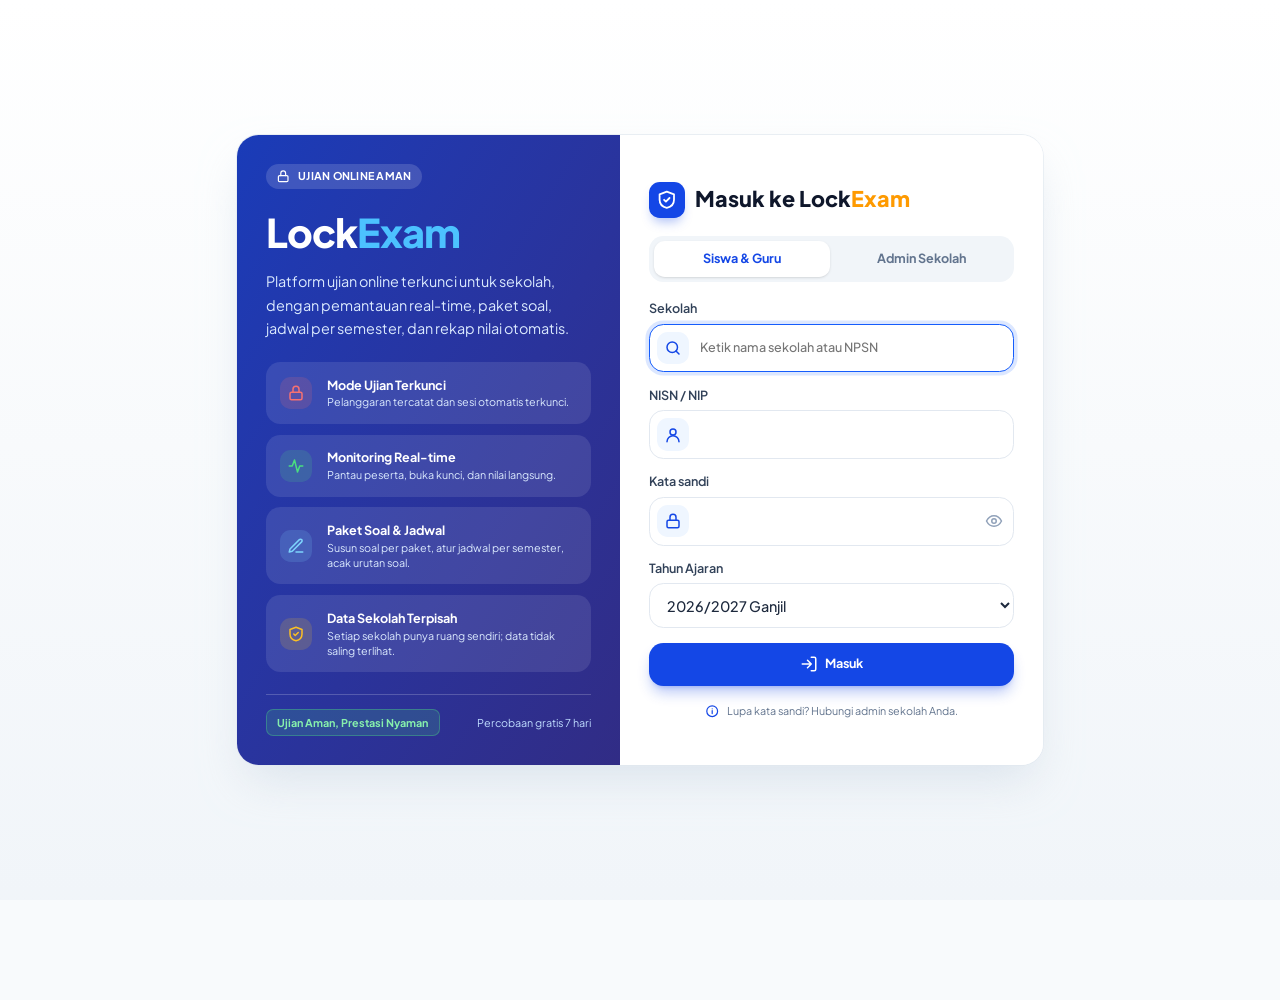
==== index.html @ 02c35661 "Update index.html" ====
<!doctype html>
<html lang="id" translate="no" class="notranslate">
<head>
  <meta charset="utf-8"/>
  <meta name="google" content="notranslate"/>
  <meta http-equiv="Content-Language" content="id"/>
  <meta name="viewport" content="width=device-width,initial-scale=1,viewport-fit=cover"/>
  <meta name="theme-color" content="#ffffff"/>
  <link rel="preconnect" href="https://fonts.googleapis.com"/>
  <link rel="preconnect" href="https://fonts.gstatic.com" crossorigin/>
  <link href="https://fonts.googleapis.com/css2?family=Plus+Jakarta+Sans:wght@400;500;600;700;800&display=swap" rel="stylesheet"/>
  <title>LockExam</title>
  <base href="./">
  
  <link rel="stylesheet" href="assets/index-zf8EDn6h.css"/>

  <style>
    :root { --vz: 1; }
    @media (min-width: 1024px) {
      :root { --vz: 0.9; }
      html { zoom: 0.9; }
    }
    body {
      margin: 0;
      font-family: "Plus Jakarta Sans", system-ui, sans-serif;
    }
    .boot {
      min-height: calc(100vh / var(--vz));
      min-height: calc(100dvh / var(--vz));
      display: grid;
      place-content: center;
      justify-items: center;
      gap: 16px;
      background: linear-gradient(to bottom, #fff, #f1f5f9);
      color: #0f172a;
      text-align: center;
    }
    .boot .m {
      display: grid;
      place-items: center;
      width: 64px;
      height: 64px;
      border-radius: 20px;
      background: linear-gradient(135deg, #1d4ed8, #3730a3);
      color: #fff;
      box-shadow: 0 10px 15px -3px rgba(29, 78, 216, 0.3);
      animation: bp 1.6s ease-in-out infinite;
    }
    .boot .l {
      font-size: 28px;
      font-weight: 800;
      line-height: 1.2;
    }
    .boot .l b {
      color: #f59e0b;
    }
    .boot .t {
      width: 180px;
      height: 4px;
      border-radius: 99px;
      background: #e2e8f0;
      overflow: hidden;
    }
    .boot .t i {
      display: block;
      height: 100%;
      width: 40%;
      background: #1d4ed8;
      border-radius: 99px;
      animation: bi 1.2s ease-in-out infinite;
    }
    .boot small {
      color: #64748b;
      font-size: 13px;
    }
    @keyframes bp {
      50% { opacity: 0.6; transform: scale(0.97); }
    }
    @keyframes bi {
      from { transform: translateX(-100%); }
      to { transform: translateX(260%); }
    }
  </style>

  <script>
    // =========================================================================
    // KONFIGURASI DATABASE SUPABASE CLOUD (OPSIONAL - JIKA PUNYA AKUN SENDIRI)
    // Jika Anda membuat database sendiri di supabase.com, tempel URL & ANON KEY di sini.
    // Jika dibiarkan kosong (""), web otomatis memakai database default resmi.
    // =========================================================================
    window.LOCKEXAM_SUPABASE_URL = "https://dgcpdsqzllcnhvyvalaf.supabase.co"; // Contoh: "https://abcdefghijkl.supabase.co"
    window.LOCKEXAM_SUPABASE_KEY = "sb_publishable__Uwmdbv4LU6vDkhRRcojrg_bGOPIGJ2"; // Contoh: "eyJhbGciOi..."

    // Penanganan error global untuk mencegah layar putih bisu (silent white screen)
    window.addEventListener('error', function(e) {
      console.warn('[LockExam Client Notice]', e.message);
    });

    // Mock Cloudflare Turnstile if offline
    window.turnstile = window.turnstile || {
      render: function(el, options) {
        if (options && typeof options.callback === 'function') {
          setTimeout(function() { options.callback('cf-verified'); }, 300);
        }
        return 1;
      },
      reset: function() {},
      remove: function() {}
    };
  </script>

  <script type="module" crossorigin src="assets/index-DjVUcdOX.js"></script>
</head>
<body translate="no" class="notranslate">
  <div id="root">
    <div class="boot">
      <div class="m">
        <svg width="32" height="32" viewBox="0 0 24 24" fill="none" stroke="currentColor" stroke-width="2" stroke-linecap="round" stroke-linejoin="round">
          <path d="M12 3 4 6v6c0 5 3.5 8 8 9 4.5-1 8-4 8-9V6z"/>
          <path d="m9 12 2 2 4-4"/>
        </svg>
      </div>
      <div class="l">Lock<b>Exam</b></div>
      <div class="t"><i></i></div>
      <small>Menyiapkan aplikasi…</small>
    </div>
  </div>
</body>
</html>
---- assets/index-zf8EDn6h.css ----
:root{--b1:#0147ac;--b2:#001455;--b3:#1b63d4;--g:linear-gradient(180deg,#0147ac,#001455);--ink:#0f1f3d;--tx:#334155;--mut:#64748b;--line:#e3e9f4;--bg:#f1f5fb;--gold:#f5b400;--ok:#16a34a;--bad:#dc2626;--vio:#7c3aed;--r:16px;--sh:0 1px 2px rgba(15,31,61,.04),0 8px 24px rgba(1,71,172,.07);--shh:0 2px 4px rgba(15,31,61,.05),0 14px 32px rgba(1,71,172,.13)}*{box-sizing:border-box;margin:0}html{-webkit-text-size-adjust:100%}body{font-family:Plus Jakarta Sans,Inter,system-ui,-apple-system,Segoe UI,sans-serif;background:var(--bg);color:var(--ink);font-size:14px;line-height:1.5;-webkit-font-smoothing:antialiased}h1,h2,h3{line-height:1.2}h3{font-size:16px;font-weight:700}button{font:inherit}:focus-visible{outline:2px solid var(--b3);outline-offset:2px}svg{max-width:100%;height:auto}b{font-weight:700}label{display:grid;gap:5px;font-size:12px;font-weight:500;color:var(--mut);text-align:left}input,select,textarea{padding:10px 12px;border:1px solid var(--line);border-radius:12px;font:inherit;color:var(--ink);background:#fff;transition:border-color .15s,box-shadow .15s}input:focus,select:focus,textarea:focus{outline:0;border-color:var(--b3);box-shadow:0 0 0 3px #1b63d426}select,textarea{width:100%}input:not([type=checkbox]):not([type=radio]):not([type=file]),select{min-height:42px}select{appearance:none;-webkit-appearance:none;-moz-appearance:none;padding-right:38px;cursor:pointer;text-overflow:ellipsis;background:#fff url("data:image/svg+xml,%3Csvg xmlns='http://www.w3.org/2000/svg' width='16' height='16' viewBox='0 0 24 24' fill='none' stroke='%2364748b' stroke-width='2.4' stroke-linecap='round' stroke-linejoin='round'%3E%3Cpath d='m6 9 6 6 6-6'/%3E%3C/svg%3E") no-repeat right 12px center/16px}select:hover:not(:disabled){border-color:#b9c9e6}select:disabled{background-color:#f3f6fb;color:var(--mut);cursor:not-allowed}.bar select{width:auto;min-width:210px;max-width:100%}input[type=checkbox]{padding:0;accent-color:var(--b1)}.pw{position:relative;display:block}.pw input{width:100%;padding-right:44px}.pw button{position:absolute;right:6px;top:50%;transform:translateY(-50%);border:0;background:none;color:var(--mut);padding:6px;cursor:pointer;display:grid;border-radius:8px}.pw button:hover{color:var(--b1)}.chk{display:flex;gap:8px;align-items:center;flex-direction:row}.form{max-width:560px;display:grid;gap:12px}.two{display:grid;grid-template-columns:1fr 1fr;gap:10px}.three{display:grid;grid-template-columns:repeat(3,1fr);gap:10px}.seg{display:flex;gap:8px;flex-wrap:wrap}.seg button{flex:1;min-width:150px;text-align:left;display:grid;gap:2px;padding:10px 12px;border:1px solid var(--line);border-radius:12px;background:#fff;color:var(--ink);cursor:pointer;font-size:13px;font-weight:700;transition:.15s}.seg button small{font-weight:500;color:var(--mut);font-size:12px}.seg button:hover{border-color:var(--b3)}.seg button.on{border-color:var(--b1);background:#eaf1fd;box-shadow:0 0 0 2px #0147ac26}.fld>b{font-size:12px;color:var(--mut);font-weight:500;display:block;margin-bottom:5px}.hint{font-size:12px;color:var(--mut);margin-top:5px}.hint.warn{color:#b45309}.btn,.q{display:inline-flex;align-items:center;justify-content:center;gap:8px;cursor:pointer;transition:background .15s,transform .1s,box-shadow .15s,border-color .15s;text-decoration:none}.btn{background:var(--b1);color:#fff;border:0;border-radius:99px;padding:11px 22px;font-weight:700;box-shadow:0 6px 14px #0147ac40}.btn:active,.q:active{transform:scale(.98)}.btn.gold{background:var(--gold);color:var(--b2);box-shadow:0 6px 14px #f5b40059}.btn.gold:hover{background:#ffc41f}.btn:disabled,.q:disabled{opacity:.55;cursor:not-allowed;box-shadow:none}.q{background:#fff;border:1px solid var(--line);padding:8px 14px;border-radius:12px;font-size:13px;font-weight:600;color:var(--ink)}.q:hover{border-color:var(--b3);color:var(--b1)}.q.p{background:var(--b2);color:#fff;border-color:var(--b2)}.q.p:hover{background:var(--b1);color:#fff}.ib{display:grid;place-items:center;width:40px;height:40px;border:0;border-radius:12px;background:transparent;color:var(--tx);cursor:pointer}.ib:hover{background:#eaf1fd;color:var(--b1)}.err,.ok{display:flex;gap:8px;align-items:flex-start;border-radius:12px;padding:10px 12px;font-size:13px;margin:6px 0;text-align:left}.err{background:#fef2f2;color:#b91c1c;border:1px solid #fecaca}.ok{background:#f0fdf4;color:#15803d;border:1px solid #bbf7d0}.note{color:var(--mut);font-size:12px;margin-top:8px}.card{background:#fff;border:1px solid var(--line);border-radius:var(--r);padding:18px;box-shadow:var(--sh)}.card h3 small{font-weight:500;color:var(--mut)}.bar{display:flex;gap:8px;flex-wrap:wrap;align-items:center;margin-bottom:12px}.bar h3{margin-right:auto}.bar input{width:180px}.bar input[type=checkbox]{width:auto}.scroll{overflow-x:auto;border-radius:12px}table{width:100%;border-collapse:collapse;font-size:13px}th,td{padding:11px 12px;border-bottom:1px solid var(--line);text-align:left;white-space:nowrap}th{color:var(--mut);font-weight:600;font-size:12px;background:#f8fafd;position:sticky;top:0}tbody tr:hover td{background:#f8fafd}.ac a{color:var(--b1);cursor:pointer;margin-right:14px;font-weight:600}.ac a:hover{text-decoration:underline}td.empty{padding:0;white-space:normal}.empty{text-align:center;color:var(--mut);padding:24px}.imp{background:#f4f8ff;border:1px solid #dbe7fb;border-radius:12px;padding:12px;margin-bottom:12px;display:grid;gap:8px;justify-items:start}.chips{display:flex;flex-wrap:wrap;gap:6px;margin-top:6px}.chip{border:1px solid var(--line);background:#fff;border-radius:99px;padding:5px 13px;font-size:13px;cursor:pointer;color:var(--ink);transition:.15s}.chip:hover{border-color:var(--b3)}.chip.on{background:var(--b1);color:#fff;border-color:var(--b1)}.st{display:inline-block;font-size:12px;font-weight:600;padding:2px 10px;border-radius:99px;background:#e3e9f4;color:var(--tx)}.st-berlangsung{background:#dbeafe;color:#1d4ed8}.st-selesai{background:#dcfce7;color:#15803d}.st-terkunci{background:#fee2e2;color:#b91c1c}.modal{position:fixed;top:0;right:0;bottom:0;left:0;z-index:300;background:#0014558c;-webkit-backdrop-filter:blur(3px);backdrop-filter:blur(3px);display:flex;align-items:center;justify-content:center;padding:16px;animation:fade .15s}.mdl{background:#fff;border-radius:var(--r);width:min(420px,100%);max-height:calc(calc(100vh / var(--vz)) - 32px);max-height:calc(calc(100dvh / var(--vz)) - 32px);display:flex;flex-direction:column;overflow:hidden;box-shadow:var(--shh);animation:pop .18s ease-out}.mdl.big{width:min(640px,100%)}.mdh{display:flex;align-items:center;justify-content:space-between;gap:12px;padding:14px 14px 12px 20px;border-bottom:1px solid var(--line);flex:none}.mdh h3{font-size:17px}.mdb{padding:16px 20px;overflow-y:auto;display:grid;gap:14px;align-content:start;overscroll-behavior:contain;flex:1;min-height:0}.mdf{display:flex;gap:8px;justify-content:flex-end;flex-wrap:wrap;padding:12px 20px;border-top:1px solid var(--line);background:#f8fafd;flex:none}.mdb .err{margin:0}.modal .card{width:min(420px,100%);display:grid;gap:12px;max-height:calc(90vh / var(--vz));overflow:auto;animation:pop .18s ease-out}.card.big{width:min(640px,100%)!important}.center{min-height:calc(100vh / var(--vz));min-height:calc(100dvh / var(--vz));display:grid;place-items:center;padding:16px}.auth{min-height:calc(100vh / var(--vz));min-height:calc(100dvh / var(--vz));display:grid;grid-template-columns:1.05fr 1fr}.auth-art{position:relative;overflow:hidden;background:linear-gradient(160deg,#0147ac,#001455);color:#fff;padding:56px;display:flex;flex-direction:column;justify-content:center;gap:16px}.auth-art:before{content:"";position:absolute;top:0;right:0;bottom:0;left:0;background:radial-gradient(circle at 85% 12%,rgba(245,180,0,.28),transparent 42%),radial-gradient(circle at 10% 95%,rgba(42,120,224,.5),transparent 45%)}.auth-art>*{position:relative}.art-ring{position:absolute!important;right:-120px;top:-120px;width:380px;height:380px;border-radius:50%;border:1px solid rgba(255,255,255,.16);box-shadow:0 0 0 50px #ffffff0a,0 0 0 100px #ffffff08}.auth-art h2{font-size:48px;font-weight:800}.auth-art b,.auth-brand b,.banner b,.lockname b,.lg-logo b{color:var(--gold)}.tag{font-size:20px;font-weight:700;max-width:440px}.gd{color:var(--gold)}.sub{opacity:.85;max-width:430px}.bl{width:60px;height:60px;border-radius:18px;background:linear-gradient(135deg,var(--b1),var(--b3));color:#fff;display:grid;place-items:center;box-shadow:0 8px 20px #0147ac4d}.bl.big{width:88px;height:88px;border-radius:26px;background:#ffffff1f;border:1px solid rgba(255,255,255,.25);-webkit-backdrop-filter:blur(8px);backdrop-filter:blur(8px)}.pills{display:flex;gap:8px;flex-wrap:wrap;margin-top:12px}.pill{display:inline-flex;gap:6px;align-items:center;background:#ffffff1f;border:1px solid rgba(255,255,255,.2);-webkit-backdrop-filter:blur(6px);backdrop-filter:blur(6px);border-radius:99px;padding:5px 12px;font-size:12px;font-weight:600;color:#fff}.auth-form{display:grid;place-items:center;padding:24px;background:#fff}.auth-card{width:min(380px,100%);display:grid;gap:14px}.auth-brand{display:grid;justify-items:center;text-align:center;gap:6px;margin-bottom:6px}.auth-brand h2{font-size:30px;font-weight:800}.auth-brand p{color:var(--mut)}.auth-card .btn{width:100%;padding:13px}.auth-card .q{width:100%}.auth-card .note{text-align:center}@media (max-width:860px){.auth{grid-template-columns:1fr}.auth-art{display:none}.auth-form{background:var(--g);min-height:calc(100vh / var(--vz));min-height:calc(100dvh / var(--vz))}.auth-card{background:#fff;padding:28px 24px;border-radius:22px;box-shadow:var(--shh)}}.app{min-height:calc(100vh / var(--vz));min-height:calc(100dvh / var(--vz))}.side{position:fixed;inset:0 auto 0 0;width:248px;background:var(--g);color:#fff;padding:18px 12px;overflow-y:auto;overflow-x:hidden;scrollbar-width:none;-ms-overflow-style:none;overscroll-behavior:contain;display:flex;flex-direction:column;gap:4px;z-index:30;transition:width .2s}.brand{text-align:center;font-weight:700;font-size:13px;display:grid;gap:8px;justify-items:center;padding:4px 4px 0}.brand img{border-radius:50%;object-fit:contain}.brand .bl{background:#ffffff1f;border:1px solid rgba(255,255,255,.2)}.lockname{display:flex;align-items:center;justify-content:center;gap:8px;font-size:22px;font-weight:800;margin:12px 0 10px;color:#fff}.side nav{flex:1}.grp{font-size:11px;letter-spacing:.08em;text-transform:uppercase;color:#8fb0ee;padding:14px 14px 6px;font-weight:600}.side nav button,.bnav button{display:flex;align-items:center;gap:12px;width:100%;padding:11px 14px;border:0;border-radius:12px;background:transparent;color:#dbe7ff;cursor:pointer;font-size:14px;font-weight:500;text-align:left;transition:background .15s}.side nav button:hover{background:#ffffff17;color:#fff}.side nav button.on{background:var(--b3);color:#fff;font-weight:700;box-shadow:0 6px 16px #0003}.sidefoot{margin-top:10px;padding:12px 14px;border-radius:14px;background:#ffffff14;display:grid;gap:2px}.sidefoot small{color:#9db9ee;font-size:11px}main{margin-left:248px;min-height:calc(100vh / var(--vz));min-height:calc(100dvh / var(--vz));display:flex;flex-direction:column;transition:margin .2s}.app.col .side{width:76px;padding-inline:10px}.app.col main{margin-left:76px}.app.col .lbl{display:none}.app.col .side nav button{justify-content:center;padding:12px 0}.app.col .brand,.app.col .lockname{justify-content:center}.app.col .brand .bl,.app.col .brand img{width:44px;height:44px}main>header{position:sticky;top:0;z-index:20;display:flex;align-items:center;gap:14px;padding:calc(12px + env(safe-area-inset-top,0px)) 24px 12px;background:#ffffffdb;-webkit-backdrop-filter:saturate(1.4) blur(12px);backdrop-filter:saturate(1.4) blur(12px);border-bottom:1px solid var(--line)}.hid{flex:1;min-width:0}.hid h1{font-size:18px;font-weight:800;white-space:nowrap;overflow:hidden;text-overflow:ellipsis}.hid p{font-size:12px;color:var(--mut);white-space:nowrap;overflow:hidden;text-overflow:ellipsis}.usr{display:flex;gap:10px;align-items:center;flex:none}.meta{display:grid;line-height:1.25;text-align:right}.meta b{font-size:13px}.meta small{color:var(--mut);font-size:12px}.av{width:38px;height:38px;border-radius:50%;background:linear-gradient(135deg,var(--b1),var(--b3));color:#fff;display:grid;place-items:center;font-weight:700}.wrap{padding:22px 24px;flex:1}.page{display:grid;gap:16px;align-content:start;animation:rise .28s ease-out backwards}footer{display:flex;justify-content:space-between;gap:12px;flex-wrap:wrap;background:linear-gradient(90deg,#0147ac,#001455);color:#e6eeff;font-size:12px;padding:14px 24px}.fr{color:var(--gold);font-style:italic}.bnav,.sheetbg{display:none}.banner{position:relative;overflow:hidden;border-radius:20px;background:linear-gradient(110deg,#001455,#0147ac 60%,#2a78e0);color:#fff;padding:26px 30px;display:flex;align-items:center;justify-content:space-between;gap:24px;box-shadow:var(--shh)}.banner:after{content:"";position:absolute;top:0;right:0;bottom:0;left:0;background:radial-gradient(circle at 88% 15%,rgba(245,180,0,.3),transparent 38%);pointer-events:none}.banner>*{position:relative;z-index:1}.banner h2{font-size:34px;font-weight:800}.banner .tag{font-size:17px;margin:3px 0 2px}.banner .sub{font-size:13px;margin-bottom:14px;max-width:560px}.bact{display:flex;gap:10px 14px;align-items:center;flex-wrap:wrap}.bact .btn{padding:9px 18px;font-size:13px}.bact .pills{margin:0}.bact .pill{padding:4px 10px;font-size:11.5px}.art{flex:none;display:grid;place-items:center}.examart{display:block;width:220px;height:auto;filter:drop-shadow(0 8px 18px rgba(0,20,85,.35))}.stats{display:grid;grid-template-columns:repeat(4,1fr);gap:14px}.stc{display:flex;align-items:center;gap:14px;cursor:pointer;transition:transform .15s,box-shadow .15s}.stc:hover{transform:translateY(-2px);box-shadow:var(--shh)}.stc .ico{width:48px;height:48px;border-radius:50%;display:grid;place-items:center;color:#fff;flex:none}.stc b{font-size:28px;font-weight:800;display:block;line-height:1.1;font-variant-numeric:tabular-nums}.stc span{color:var(--mut);font-size:13px}.spark{margin-left:auto;width:84px;height:34px;flex:none}.stc.plain{display:block;cursor:default}.stc.plain:hover{transform:none;box-shadow:var(--sh)}.row{display:grid;grid-template-columns:1.6fr 1fr 1.2fr;gap:14px}.lg{display:flex;gap:14px;font-size:12px;color:var(--mut);margin:4px 0 8px}.dot{display:inline-block;width:9px;height:9px;border-radius:50%;margin-right:6px}.chart{position:relative}.tip{position:absolute;top:4px;max-width:calc(100% - 8px);transform:translate(-50%);background:var(--ink);color:#fff;border-radius:10px;padding:8px 10px;font-size:12px;display:grid;gap:2px;pointer-events:none;white-space:nowrap;box-shadow:var(--shh)}.don{display:flex;gap:16px;align-items:center;justify-content:center;flex-wrap:wrap;padding-top:8px}.legend{display:grid;gap:8px;font-size:13px}.quick{display:flex;gap:10px;align-items:center;flex-wrap:wrap}.act{display:flex;gap:12px;align-items:center;padding:11px 0;border-bottom:1px solid var(--line);font-size:13px;font-weight:600}.act:last-child{border:0}.act>span{margin-left:auto;font-size:12px;color:var(--mut);font-weight:500;text-align:right}.act>i{width:30px;height:30px;border-radius:50%;display:grid;place-items:center;color:#fff;flex:none}.act small{display:block;color:var(--mut);font-size:12px;font-weight:400}.topbar{position:fixed;top:0;left:0;right:0;height:3px;z-index:200;background:linear-gradient(90deg,var(--gold),#ffd45e);transform-origin:left;transform:scaleX(0);opacity:0;transition:transform .25s ease,opacity .25s;box-shadow:0 0 8px #f5b400b3;pointer-events:none}.topbar.on{opacity:1}.slow{position:fixed;right:16px;bottom:16px;z-index:200;display:flex;gap:10px;align-items:center;background:var(--ink);color:#fff;padding:10px 16px;border-radius:99px;font-size:13px;box-shadow:var(--shh);animation:rise .2s}.spin{display:inline-block;width:14px;height:14px;border:2px solid currentColor;border-right-color:transparent;border-radius:50%;animation:rot .7s linear infinite;flex:none}.sk{display:block;border-radius:8px;background:linear-gradient(90deg,#e8eef8 25%,#f6f9fe 37%,#e8eef8 63%);background-size:400% 100%;animation:sh 1.4s ease infinite}.skr td{padding:14px 12px}.splash{min-height:calc(100vh / var(--vz));min-height:calc(100dvh / var(--vz));display:grid;place-content:center;justify-items:center;gap:16px;background:var(--g);color:#fff;text-align:center;padding:24px}.lg-logo{font-size:38px;font-weight:800;animation:pulse 1.6s ease-in-out infinite}.ind{width:210px;height:4px;border-radius:99px;background:#fff3;overflow:hidden}.ind i{display:block;height:100%;width:40%;background:var(--gold);border-radius:99px;animation:ind 1.2s ease-in-out infinite}.splash small{opacity:.85}.splash .q{margin-top:6px}.pbar{display:grid;gap:8px;width:100%}.pbl{display:flex;justify-content:space-between;gap:10px;flex-wrap:wrap;font-size:13px}.pbl span{color:var(--mut)}.trk{height:10px;border-radius:99px;background:#dbe4f3;overflow:hidden}.fil{height:100%;border-radius:99px;background:linear-gradient(90deg,var(--b1),#2a78e0);transition:width .3s ease}.fil.busy{background-image:linear-gradient(45deg,rgba(255,255,255,.25) 25%,transparent 25%,transparent 50%,rgba(255,255,255,.25) 50%,rgba(255,255,255,.25) 75%,transparent 75%),linear-gradient(90deg,var(--b1),#2a78e0);background-size:20px 20px,100% 100%;animation:stripe 1s linear infinite}.emp{display:grid;justify-items:center;gap:6px;padding:36px 16px;color:var(--mut);text-align:center}.emp b{color:var(--ink);font-size:15px}.eic{width:56px;height:56px;border-radius:50%;background:#eaf1fd;color:var(--b1);display:grid;place-items:center;margin-bottom:4px}.eic.bad{background:#fef2f2;color:var(--bad)}.emp .q{margin-top:8px}.stu{min-height:calc(100vh / var(--vz));min-height:calc(100dvh / var(--vz))}.stuhead{position:relative;display:flex;justify-content:space-between;align-items:center;gap:12px;padding:calc(22px + env(safe-area-inset-top,0px)) 24px 56px;background:linear-gradient(110deg,#001455,#0147ac 65%,#2a78e0);color:#fff}.stuhead>div{min-width:0}.stuhead .q{flex:none}.stuhead small{opacity:.8;display:block}.stuhead h1{font-size:22px;font-weight:800;overflow-wrap:anywhere}.stubody{position:relative;z-index:1;max-width:760px;margin:-34px auto 0;padding:0 16px calc(32px + env(safe-area-inset-bottom,0px))}.stubody .card{min-width:0}.stu .act>div{min-width:0;overflow-wrap:anywhere}.stu .act>span{flex:none}@media (max-width:480px){.stu .act{flex-wrap:wrap}.stu .act>span{margin-left:0;text-align:left}}.ex{min-height:calc(100vh / var(--vz));min-height:calc(100dvh / var(--vz));display:flex;flex-direction:column;background:#f4f7fc;user-select:none;-webkit-user-select:none;-webkit-touch-callout:none}.ex-top{position:sticky;top:0;z-index:40;display:flex;align-items:center;gap:14px;padding:calc(10px + env(safe-area-inset-top,0px)) 24px 10px;background:#fffffff0;-webkit-backdrop-filter:saturate(1.4) blur(12px);backdrop-filter:saturate(1.4) blur(12px);border-bottom:1px solid var(--line)}.ex-brand{display:flex;align-items:center;gap:12px;min-width:0;flex:1}.ex-brand img{border-radius:10px;object-fit:contain;flex:none}.ex-mark{width:36px;height:36px;border-radius:11px;background:var(--g);color:#fff;display:grid;place-items:center;flex:none}.ex-title{min-width:0}.ex-title b{display:block;font-size:15px;font-weight:800;color:var(--ink);white-space:nowrap;overflow:hidden;text-overflow:ellipsis}.ex-title small{display:block;font-size:12px;color:var(--mut);white-space:nowrap;overflow:hidden;text-overflow:ellipsis}.ex-r{display:flex;align-items:center;gap:10px;flex:none}.ex-viol{display:inline-flex;align-items:center;gap:6px;font-size:12px;font-weight:700;color:var(--tx);background:#f1f5fb;border:1px solid var(--line);padding:6px 12px;border-radius:99px;white-space:nowrap}.ex-viol.has{background:#fff7ed;border-color:#fed7aa;color:#c2410c}.ex-timer{display:inline-flex;align-items:center;gap:7px;font-size:17px;font-weight:800;font-variant-numeric:tabular-nums;color:#fff;background:var(--b2);padding:6px 14px;border-radius:99px;box-shadow:0 4px 12px #00145538;white-space:nowrap}.ex-timer.warn{background:#b45309}.ex-timer.crit{background:var(--bad);animation:pulse 1s ease-in-out infinite}.ex-prog{position:absolute;left:0;right:0;bottom:-1px;height:3px;overflow:hidden}.ex-prog i{display:block;height:100%;background:linear-gradient(90deg,var(--b1),var(--gold));border-radius:0 3px 3px 0;transition:width .3s ease}.ex-body{flex:1;width:100%;max-width:1120px;margin:0 auto;padding:22px 20px calc(24px + env(safe-area-inset-bottom,0px));display:grid;grid-template-columns:minmax(0,1fr) 300px;gap:18px;align-items:start}.ex-body>*{min-width:0}.ex-q,.ex-sc{background:#fff;border:1px solid var(--line);border-radius:18px;box-shadow:var(--sh)}.ex-q{padding:24px 26px}.ex-qh{display:flex;align-items:center;justify-content:space-between;gap:10px;margin-bottom:16px;padding-bottom:14px;border-bottom:1px solid var(--line)}.ex-no{font-size:13px;font-weight:800;color:var(--b1);background:#eaf1fd;padding:5px 14px;border-radius:99px}.ex-badge{display:inline-flex;gap:6px;align-items:center;font-size:12px;font-weight:700;color:var(--mut)}.ex-badge.ok{color:var(--ok)}.tanya{font-size:17px;line-height:1.65;margin:0 0 20px;color:var(--ink);overflow-wrap:anywhere}.ex-opts{display:grid;gap:10px}.opt{display:flex;gap:14px;align-items:flex-start;width:100%;text-align:left;padding:13px 16px;border:1.5px solid var(--line);border-radius:14px;background:#fff;font:inherit;font-size:15px;line-height:1.55;color:var(--ink);cursor:pointer;transition:border-color .15s,background .15s,box-shadow .15s}.opt>b{flex:none;width:34px;height:34px;border-radius:50%;display:grid;place-items:center;background:#eef2f9;color:var(--tx);font-size:14px;transition:background .15s,color .15s}.opt:hover{border-color:var(--b3);background:#f8fbff}.opt.on{border-color:var(--b1);background:#eaf1fd;box-shadow:0 0 0 3px #0147ac1f}.opt.on>b{background:var(--b1);color:#fff}.optx{flex:1;min-width:0;align-self:center;overflow-wrap:anywhere}.optx .qimg{max-height:150px}.ex-nav{display:flex;justify-content:space-between;gap:10px;margin-top:22px;padding-top:16px;border-top:1px solid var(--line)}.ex-nav .btn,.ex-nav .q{min-height:44px;padding-inline:20px}.ex-sc{position:sticky;top:84px;padding:18px;display:grid;gap:14px}.ex-sc h4{font-size:14px;font-weight:800}.ex-stat{display:grid;grid-template-columns:1fr 1fr;gap:8px}.ex-stat span{display:grid;padding:8px 12px;border:1px solid var(--line);border-radius:12px;background:#f8fafd;font-size:12px;color:var(--mut)}.ex-stat b{font-size:20px;line-height:1.2;color:var(--ink)}.qgrid{display:grid;grid-template-columns:repeat(auto-fill,minmax(40px,1fr));gap:6px;max-height:300px;overflow:auto;padding:2px}.qn{height:40px;border:1.5px solid var(--line);border-radius:10px;background:#fff;color:var(--tx);font-size:13px;font-weight:700;cursor:pointer;transition:border-color .12s,background .12s}.qn:hover{border-color:var(--b3)}.qn.done{background:#dcfce7;border-color:#86efac;color:#166534}.qn.cur{background:var(--b1);border-color:var(--b1);color:#fff;box-shadow:0 0 0 3px #0147ac33}.ex-leg{display:flex;flex-wrap:wrap;gap:6px 14px;font-size:11.5px;color:var(--mut)}.ex-leg span{display:inline-flex;gap:6px;align-items:center}.ex-leg i{width:12px;height:12px;border-radius:4px;border:1.5px solid var(--line);background:#fff}.ex-leg i.d{background:#dcfce7;border-color:#86efac}.ex-leg i.c{background:var(--b1);border-color:var(--b1)}.ex-fin{width:100%;min-height:44px}.ex-center{flex:1;display:grid;place-items:center;padding:24px 16px calc(24px + env(safe-area-inset-bottom,0px))}.ex-card{width:min(560px,100%);display:grid;gap:18px;padding:28px;background:#fff;border:1px solid var(--line);border-radius:20px;box-shadow:var(--shh)}.ex-card h4{font-size:12px;font-weight:800;letter-spacing:.06em;text-transform:uppercase;color:var(--mut);margin-bottom:10px}.ex-gh{display:flex;gap:14px;align-items:center}.ex-gh small{display:block;margin-bottom:2px;font-size:12px;font-weight:600;color:var(--mut)}.ex-gh h2,.ex-msg h2{font-size:21px;font-weight:800;overflow-wrap:anywhere}.ex-gi{width:52px;height:52px;border-radius:16px;background:var(--g);color:#fff;display:grid;place-items:center;flex:none;box-shadow:0 8px 20px #0147ac47}.ex-gi.bad{background:linear-gradient(135deg,#dc2626,#991b1b);box-shadow:0 8px 20px #dc262647}.ex-gi.good{background:linear-gradient(135deg,#16a34a,#166534);box-shadow:0 8px 20px #16a34a47}.ex-who{display:flex;gap:12px;align-items:center;padding:10px 14px;border-radius:14px;background:#f4f8ff;border:1px solid #dbe7fb;font-size:13px}.ex-who small{display:block;color:var(--mut);font-size:12px}.ex-facts{display:grid;grid-template-columns:repeat(3,1fr);gap:10px}.ex-facts div{display:grid;justify-items:center;gap:2px;padding:12px 8px;text-align:center;border:1px solid var(--line);border-radius:14px;background:#f8fafd;color:var(--b1)}.ex-facts b{font-size:15px;color:var(--ink)}.ex-facts small{font-size:11.5px;color:var(--mut)}.ex-rules{list-style:none;padding:0;display:grid;gap:9px;font-size:13px;line-height:1.55;color:var(--tx)}.ex-rules li{display:flex;gap:10px;align-items:flex-start}.ex-rules svg{flex:none;margin-top:2px;color:var(--b1)}.ex-act{display:flex;gap:10px;justify-content:flex-end;flex-wrap:wrap}.ex-act .btn,.ex-act .q{min-height:44px}.ex-msg{display:grid;justify-items:center;gap:12px;text-align:center}.ex-msg p{color:var(--tx)}.ex-msg .btn{margin-top:4px}.pm{position:relative}.pm-btn{display:flex;align-items:center;gap:10px;padding:3px 10px 3px 3px;border:1px solid var(--line);border-radius:99px;background:#fff;color:var(--ink);cursor:pointer;transition:border-color .15s,box-shadow .15s}.pm-btn:hover,.pm-btn[aria-expanded=true]{border-color:var(--b3);box-shadow:0 0 0 3px #1b63d41f}.pm-btn .av{width:34px;height:34px;font-size:14px}.pm-meta{display:grid;max-width:150px;line-height:1.2;text-align:left}.pm-meta b{font-size:13px;white-space:nowrap;overflow:hidden;text-overflow:ellipsis}.pm-meta small{font-size:11px;color:var(--mut)}.pm-btn>svg{color:var(--mut);transition:transform .15s}.pm-btn[aria-expanded=true]>svg{transform:rotate(180deg)}.pm-menu{color:var(--ink);text-align:left;font-weight:400;position:absolute;right:0;top:calc(100% + 8px);z-index:60;width:272px;padding:8px;background:#fff;border:1px solid var(--line);border-radius:16px;box-shadow:var(--shh);transform-origin:top right;animation:pop .14s ease-out}.pm-head{display:flex;gap:12px;align-items:center;padding:8px 10px 12px;margin-bottom:6px;border-bottom:1px solid var(--line)}.pm-head>div{min-width:0;display:grid;gap:2px;line-height:1.3}.pm-head b{display:block;font-size:14px;font-weight:700;color:var(--ink);overflow-wrap:anywhere}.pm-head small{display:block;opacity:1;font-size:12px;color:var(--mut)}.pm-head .av{width:44px;height:44px;flex:none;font-size:18px;line-height:1;color:#fff;opacity:1;background:linear-gradient(135deg,var(--b1),var(--b3))}.pm-menu>button{display:flex;gap:12px;align-items:center;width:100%;padding:10px 12px;border:0;border-radius:10px;background:transparent;color:var(--ink);font-size:14px;font-weight:600;text-align:left;cursor:pointer}.pm-menu>button:hover{background:#eaf1fd;color:var(--b1)}.pm-menu>button.danger{color:#b91c1c}.pm-menu>button.danger:hover{background:#fef2f2;color:#b91c1c}.btn.danger{background:var(--bad);box-shadow:0 6px 14px #dc262640}.btn.danger:hover{background:#b91c1c}.pwform{display:grid;gap:12px}.pwm{display:grid;grid-template-columns:repeat(3,1fr);gap:4px}.pwm i{height:5px;border-radius:99px;background:#e3e9f4}.pwm.s1 i:nth-child(1){background:var(--bad)}.pwm.s2 i:nth-child(-n+2){background:#f59e0b}.pwm.s3 i{background:var(--ok)}.pwl{font-size:12px;color:var(--mut);margin-top:-6px}.qimg{display:inline-block;max-width:100%;max-height:320px;border-radius:8px;vertical-align:middle;margin:4px 2px}.rf{display:grid;gap:4px}.rfbar{display:flex;gap:10px;align-items:center;flex-wrap:wrap}.rfbar .q{display:inline-flex;gap:6px;align-items:center;font-size:12px;padding:5px 10px;color:var(--ink)}.rfprev{background:#f1f5fb;border-radius:8px;padding:8px;font-size:14px}.ex .qimg{pointer-events:none;-webkit-user-select:none;user-select:none;-webkit-user-drag:none}@keyframes rise{0%{opacity:0;transform:translateY(8px)}to{opacity:1;transform:none}}@keyframes fade{0%{opacity:0}to{opacity:1}}@keyframes pop{0%{opacity:0;transform:scale(.96)}to{opacity:1;transform:none}}@keyframes rot{to{transform:rotate(360deg)}}@keyframes sh{0%{background-position:100% 50%}to{background-position:0 50%}}@keyframes pulse{50%{opacity:.6;transform:scale(.97)}}@keyframes ind{0%{transform:translate(-100%)}to{transform:translate(260%)}}@keyframes stripe{to{background-position:20px 0,0 0}}@media (max-width:1100px){.row{grid-template-columns:1fr 1fr}.row>.card:first-child{grid-column:1/-1}}@media (max-width:900px){.side{display:none}main,.app.col main{margin-left:0;padding-bottom:92px}.hb,.meta{display:none}main>header{padding:calc(10px + env(safe-area-inset-top,0px)) 14px 10px}.wrap{padding:14px}.stats{grid-template-columns:1fr 1fr}.row{grid-template-columns:1fr}footer{padding:12px 14px}.banner{padding:25px 18px}.banner h2{font-size:28px}.banner .tag{font-size:15px}.art{display:none}.bnav{display:flex;position:fixed;left:10px;right:10px;bottom:calc(10px + env(safe-area-inset-bottom,0px));background:#001455e6;-webkit-backdrop-filter:blur(14px);backdrop-filter:blur(14px);border-radius:22px;padding:6px;justify-content:space-around;z-index:40;box-shadow:0 10px 30px #00145559}.bnav button{flex-direction:column;justify-content:center;gap:3px;font-size:11px;padding:7px 4px;width:auto;flex:1;min-width:0;border-radius:16px;font-weight:600}.bnav button.on{background:#ffffff2e;color:#fff}.sheetbg{display:block;position:fixed;top:0;right:0;bottom:0;left:0;background:#00145573;z-index:45;animation:fade .15s}.sheet{position:absolute;left:10px;right:10px;bottom:calc(88px + env(safe-area-inset-bottom,0px));background:#fff;border-radius:22px;padding:16px;box-shadow:var(--shh);animation:rise .2s}.sgrid{display:grid;grid-template-columns:repeat(3,1fr);gap:8px}.sgrid button{display:grid;justify-items:center;gap:6px;padding:14px 6px;border:1px solid var(--line);border-radius:16px;background:#fff;color:var(--ink);font-size:12px;font-weight:600;cursor:pointer}.sgrid button.on{background:var(--b1);color:#fff;border-color:var(--b1)}.slow{bottom:100px}.bar input,.bar h3{width:100%}}@media (max-width:600px){.two,.three{grid-template-columns:1fr}.stc b{font-size:24px}.spark{display:none}.stuhead{padding:calc(18px + env(safe-area-inset-top,0px)) 16px 52px}.stuhead h1{font-size:19px}}@media (max-width:900px){.ex-body{grid-template-columns:minmax(0,1fr);padding:14px 12px calc(16px + env(safe-area-inset-bottom,0px))}.ex-sc{position:static}.ex-q{padding:18px 16px}.ex-nav{position:sticky;bottom:0;z-index:5;margin:22px -16px -18px;padding:12px 16px calc(12px + env(safe-area-inset-bottom,0px));background:#fffffff5;-webkit-backdrop-filter:blur(8px);backdrop-filter:blur(8px);border-radius:0 0 18px 18px}}@media (max-width:700px){.ex-top{padding-inline:14px;gap:10px}.ex-r{gap:8px}.ex-viol .vt,.pm-meta,.pm-btn>svg{display:none}.ex-viol{padding:6px 10px}.pm-btn{padding:3px}.ex-timer{font-size:15px;padding:6px 11px}.tanya{font-size:16px}.ex-facts{grid-template-columns:1fr}.ex-facts div{grid-template-columns:auto 1fr auto;justify-items:start;align-items:center;gap:10px;text-align:left}.ex-card{padding:20px 16px}}@media (max-width:480px){.ex-brand .ex-mark,.ex-brand img{display:none}}@media (prefers-reduced-motion:reduce){*,*:before,*:after{animation-duration:.01ms!important;animation-iteration-count:1!important;transition-duration:.01ms!important}.fil.busy,.sk{animation:none}}@media print{.ex{display:none}}.pk{display:grid;gap:14px}.pk-head{display:flex;gap:12px;align-items:center;flex-wrap:wrap}.pk-head h3{font-size:18px}.pk-steps{list-style:none;display:flex;gap:8px;flex-wrap:wrap;padding:0;margin:0}.pk-steps li{display:flex;align-items:center;gap:8px;padding:7px 14px;border:1px solid var(--line);border-radius:99px;background:#fff;color:var(--mut);font-size:13px;font-weight:600}.pk-steps li b{width:22px;height:22px;border-radius:50%;display:grid;place-items:center;background:#eaf1fd;color:var(--b1);font-size:12px}.pk-steps li.on{background:var(--g);color:#fff;border-color:transparent}.pk-steps li.on b{background:#fff;color:var(--b1)}.pk-steps li.ok{color:var(--ink)}.pk-steps li.ok b{background:#dcfce7;color:var(--ok)}.pk-mob{display:none;position:relative;background:#fff;border:1px solid var(--line);border-radius:12px;padding:10px 14px 14px;font-size:13px;font-weight:600;overflow:hidden}.pk-mob i{position:absolute;left:0;bottom:0;height:4px;background:var(--g);border-radius:0 4px 4px 0;transition:width .2s}.pk-card{display:grid;gap:14px;max-width:1000px}.pk-card h4{display:flex;gap:8px;align-items:center;font-size:16px}.chip:disabled,.seg button:disabled{opacity:.55;cursor:not-allowed}.pk-sum{display:flex;justify-content:space-between;align-items:center;gap:10px;flex-wrap:wrap;padding:12px 14px;border-radius:12px;background:#f4f8ff;border:1px solid #dbe7fb}.pk-meta{display:flex;justify-content:space-between;align-items:center;gap:10px;flex-wrap:wrap;font-size:13px;color:var(--tx)}.pk-meta span{display:inline-flex;gap:6px;align-items:center}.pk-tabs{display:flex;gap:6px;flex-wrap:wrap}.pk-tabs button{display:inline-flex;gap:6px;align-items:center;padding:8px 14px;border-radius:10px;border:1px solid var(--line);background:#fff;font-weight:600;font-size:13px;color:var(--tx);cursor:pointer}.pk-tabs button.on{background:#eaf1fd;border-color:var(--b1);color:var(--b1)}.pk-imp{display:grid;gap:10px}.pk-btns{display:flex;gap:8px;flex-wrap:wrap;align-items:center}.pk-btns.sp{justify-content:space-between}.pk-btns label.q{display:inline-flex;gap:6px;align-items:center;cursor:pointer}.q.sm{font-size:12px;padding:5px 10px}.pk-ed{display:grid;grid-template-columns:170px minmax(0,1fr);gap:16px}.pk-nav{display:grid;gap:8px;align-content:start}.pk-nav small{color:var(--mut);font-size:11px}.pk-num{display:grid;grid-template-columns:repeat(5,1fr);gap:5px;max-height:340px;overflow:auto;padding:2px}.pk-num button{height:32px;border-radius:8px;border:1px solid var(--line);background:#fff;font-size:12px;font-weight:600;cursor:pointer}.pk-num button.d{background:#dcfce7;color:#166534;border-color:#bbf7d0}.pk-num button.w{background:#fef3c7;color:#92400e;border-color:#fde68a}.pk-num button.c{background:var(--b1);border-color:var(--b1);color:#fff;box-shadow:0 0 0 3px #0147ac2e}.pk-form{display:grid;gap:12px;min-width:0}.pk-qh{display:flex;gap:10px;align-items:center;flex-wrap:wrap}.pk-qh b{margin-right:auto;font-size:15px}.pk-opt{display:flex;gap:10px;align-items:flex-start}.pk-o{flex:1;min-width:0}.pk-k{width:40px;height:40px;margin-top:20px;border-radius:50%;border:1.5px solid var(--line);background:#fff;font-weight:700;color:var(--tx);cursor:pointer;flex:none;display:grid;place-items:center;transition:.15s}.pk-k:hover{border-color:var(--b3);color:var(--b1)}.pk-opt.key .pk-k{background:var(--ok);border-color:var(--ok);color:#fff}.pk-opt.key .rf input,.pk-opt.key .rf textarea{border-color:#86efac;background:#f0fdf4}.pk-stat{display:grid;grid-template-columns:repeat(auto-fit,minmax(88px,1fr));gap:10px}.pk-stat div{background:#f8fafd;border:1px solid var(--line);border-radius:12px;padding:10px 12px;display:grid}.pk-stat b{font-size:22px;color:var(--ink)}.pk-stat b.bad{color:var(--bad)}.pk-stat b.good{color:var(--ok)}.pk-stat span{font-size:12px;color:var(--mut)}.pk-prev{display:grid;gap:10px;max-height:440px;overflow:auto;border:1px solid var(--line);border-radius:12px;padding:12px}.pk-pq{display:flex;gap:10px;padding-bottom:10px;border-bottom:1px solid var(--line)}.pk-pq:last-child{border:0;padding-bottom:0}.pk-pq>div{min-width:0;flex:1}.pk-pt{margin-bottom:6px;font-size:14px}.pk-po{display:flex;gap:8px;align-items:flex-start;font-size:13px;padding:3px 6px;border-radius:8px}.pk-po i{font-style:normal;font-weight:700;width:18px;flex:none;color:var(--mut)}.pk-po.key{background:#f0fdf4;color:#166534}.pk-po.key i{color:#166534}.err a{color:var(--b1);cursor:pointer;font-weight:600;margin-left:8px}@media (max-width:900px){.pk-steps{display:none}.pk-mob{display:block}.pk-ed{grid-template-columns:1fr}.pk-num{display:flex;overflow-x:auto;max-height:none}.pk-num button{min-width:36px;flex:none}.pk-sum{position:sticky;bottom:calc(86px + env(safe-area-inset-bottom,0px));z-index:5;background:#fff;box-shadow:var(--shh)}}@media (max-width:600px){.pk-k{width:36px;height:36px}.pk-sum .btn{width:100%;justify-content:center}}.jw-stp{display:flex;gap:8px;align-items:center;flex-wrap:wrap}.jw-stp input{width:72px;text-align:center}.jw-stp .q{width:40px;height:40px;padding:0;font-size:18px}.jw-sum{width:100%;font-size:13px}.jw-sum td{white-space:normal;padding:8px 4px}.jw-sum td:first-child{color:var(--mut);width:110px;font-weight:600}.pk-steps li[style*=pointer]:hover{border-color:var(--b3)}.nl-list{display:grid;gap:10px;margin-top:12px}.nl-it{display:grid;grid-template-columns:minmax(0,1fr) auto;gap:8px 14px;align-items:center;padding:14px 16px;border:1px solid var(--line);border-radius:14px;background:#fff;cursor:pointer;transition:.15s}.nl-it:hover,.nl-it:focus-visible{border-color:var(--b3);box-shadow:var(--shh);outline:none}.nl-it.skel{height:84px;background:linear-gradient(90deg,#eef2f9,#f7f9fd,#eef2f9);background-size:200% 100%;animation:nlsk 1.2s infinite}.nl-it b{font-size:15px;display:block}.nl-it small{display:block;color:var(--mut);font-size:12px;margin-top:2px}.nl-meta{display:flex;gap:6px;flex-wrap:wrap;margin-top:8px}.nl-tg{padding:3px 10px;border-radius:99px;font-size:11px;font-weight:600;background:#eef2f9;color:#475569}.nl-tg.ok{background:#dcfce7;color:#166534}.nl-tg.wr{background:#fef3c7;color:#92400e}.nl-tg.in{background:#eaf1fd;color:var(--b1)}.nl-rt{text-align:right}.nl-rt b{font-size:24px;color:var(--b1)}.nl-rt small{white-space:nowrap}.st-tidak_ikut{background:#fee2e2;color:#b91c1c}@media (max-width:600px){.nl-it{grid-template-columns:1fr}.nl-rt{text-align:left;display:flex;gap:10px;align-items:baseline;flex-wrap:wrap}}@keyframes nlsk{to{background-position:-200% 0}}.pk-fmt{border:1px solid var(--line);border-radius:12px;padding:8px 14px;background:#f8fafd}.pk-fmt summary{cursor:pointer;font-weight:600;font-size:13px;color:var(--b1)}.pk-fmt pre{margin:10px 0;padding:12px 14px;border-radius:10px;background:#0b1b3d;color:#e6efff;font:13px/1.6 ui-monospace,Menlo,Consolas,monospace;overflow:auto;white-space:pre}.pwa{position:fixed;left:12px;right:12px;bottom:calc(12px + env(safe-area-inset-bottom,0px));z-index:60;max-width:460px;margin-inline:auto;background:#fff;border:1px solid var(--line);border-radius:18px;box-shadow:var(--shh);padding:14px;display:grid;grid-template-columns:auto minmax(0,1fr);gap:6px 12px;align-items:center;animation:rise .25s ease-out}.pwa .pi{width:44px;height:44px;border-radius:14px;background:var(--g);color:#fff;display:grid;place-items:center}.pwa b{font-size:14px}.pwa p{font-size:12.5px;color:var(--tx);line-height:1.5;margin-top:2px}.pwa p b{font-size:inherit}.pwa .pa{grid-column:1/-1;display:flex;gap:8px;justify-content:flex-end;flex-wrap:wrap}.pwa .pa .btn{padding:9px 18px;font-size:13px}.pwa.ios{margin-bottom:8px}.pwa.ios:after{content:"";position:absolute;left:50%;bottom:-8px;width:14px;height:14px;background:#fff;border-right:1px solid var(--line);border-bottom:1px solid var(--line);transform:translate(-50%) rotate(45deg)}@media (max-width:900px){.pwa.up{bottom:calc(96px + env(safe-area-inset-bottom,0px))}}@media (min-width:700px){.pwa.ios:after{display:none}.pwa{left:auto;right:20px;margin-inline:0}}.navtoast{position:fixed;left:50%;top:calc(14px + env(safe-area-inset-top,0px));transform:translate(-50%,-12px);max-width:calc(100% - 32px);background:var(--ink);color:#fff;font-size:13px;font-weight:600;padding:10px 18px;border-radius:99px;box-shadow:var(--shh);opacity:0;pointer-events:none;transition:opacity .2s,transform .2s;z-index:400;text-align:center}.navtoast.on{opacity:1;transform:translate(-50%)}button.chip{font:inherit;font-size:13px}.chip.warn{border-color:#fca5a5;color:#b91c1c;background:#fff5f5}.chip.warn.on{background:#b91c1c;border-color:#b91c1c;color:#fff}th.ck,td.ck{width:40px;padding-right:0}th.ck input,td.ck input{width:18px;height:18px;cursor:pointer}tbody tr.sel td{background:#eef4ff}.mbar{display:flex;flex-wrap:wrap;gap:8px 12px;align-items:center;margin-top:10px;padding:10px 14px;border-radius:14px;background:#fff5f5;border:1px solid #fecaca;font-size:13px}.mbar.on{background:#eff6ff;border-color:#bfdbfe}.mbar .sp{margin-left:auto;display:flex;gap:8px;flex-wrap:wrap}.btn.sm{font-size:12px;padding:7px 14px}.pager{display:flex;flex-wrap:wrap;gap:10px 16px;align-items:center;justify-content:space-between;margin-top:12px}.pager .note{margin:0}.pager label{display:flex;gap:8px;align-items:center;font-size:13px;color:var(--mut)}.pager select{width:auto;min-width:0;min-height:36px;padding-top:6px;padding-bottom:6px}.pgn{display:flex;gap:8px;align-items:center;font-size:13px}@media (max-width:600px){.mbar .sp{margin-left:0;width:100%}.pager{justify-content:center}.bar select{min-width:0;flex:1}}.an-intro{font-size:13px;color:var(--tx);line-height:1.6;margin-bottom:10px}.an-tool{display:flex;gap:6px 14px;align-items:center;flex-wrap:wrap;margin:8px 0 12px;font-size:13px}.an-tool label{display:flex;gap:8px;align-items:center;cursor:pointer}.an-tool input[type=checkbox]{width:18px;height:18px}.an-list{display:grid;gap:12px}.an-it{border:1px solid var(--line);border-radius:16px;padding:12px 14px;background:#fff;display:grid;gap:10px;min-width:0}.an-it.flag{border-color:#fcd34d;background:#fffdf5}.an-it.ann{border-color:#93c5fd;background:#f5f9ff}.an-h{display:flex;gap:8px;align-items:center;flex-wrap:wrap}.an-h b{font-size:14px}.an-q{font-size:13px;color:var(--tx);line-height:1.55;overflow-wrap:anywhere}.an-why{font-size:12px;color:#92400e;display:flex;gap:6px;align-items:center}.an-bars{display:grid;gap:5px}.an-bar{display:grid;grid-template-columns:20px minmax(0,1fr) 112px;gap:8px;align-items:center;font-size:12px}.an-bar i{font-style:normal;font-weight:800;color:var(--mut);text-align:center}.an-bar .tr{height:10px;border-radius:99px;background:#eef2f9;overflow:hidden}.an-bar .tr span{display:block;height:100%;min-width:2px;background:#9db4d8;border-radius:99px}.an-bar em{font-style:normal;color:var(--mut);text-align:right;white-space:nowrap}.an-bar.key i,.an-bar.key em{color:var(--ok);font-weight:700}.an-bar.key .tr span{background:#22a06b}.an-seg{display:flex;gap:6px;flex-wrap:wrap}.an-seg button{flex:1;min-width:112px;padding:8px 10px;border:1px solid var(--line);border-radius:12px;background:#fff;color:var(--ink);font:inherit;font-size:12.5px;font-weight:700;cursor:pointer}.an-seg button[aria-checked=true]{background:var(--b1);border-color:var(--b1);color:#fff}@media (max-width:480px){.an-seg button{min-width:100%}.an-bar{grid-template-columns:20px minmax(0,1fr) 98px}.an-bar em{font-size:11px}}.side::-webkit-scrollbar{display:none;width:0;height:0}.jt{table-layout:auto}.jt th,.jt td{white-space:normal;vertical-align:middle;padding:11px 10px}.jt td.nw,.jt th.nw{white-space:nowrap}.jt td b{display:block;font-weight:600;color:var(--ink)}.jt td small{display:block;color:var(--mut);font-size:12px;margin-top:2px;line-height:1.35}.jt td.jt-j{min-width:150px}.jt td.jt-2 span{display:block;line-height:1.35}.jt td.jt-k{min-width:80px;max-width:150px}.jt td.ac{white-space:nowrap}.jt td.ac a{margin-right:10px}@media (max-width:900px){.jt thead{display:none}.jt,.jt tbody,.jt tr,.jt td{display:block;width:100%}.jt tr{border:1px solid var(--line);border-radius:14px;padding:10px 14px;margin-bottom:10px;background:#fff}.jt td{border:0;padding:5px 0;display:flex;justify-content:space-between;align-items:flex-start;gap:14px;text-align:right}.jt td:before{content:attr(data-l);color:var(--mut);font-size:12px;font-weight:600;text-align:left;flex:none}.jt td.jt-j{display:block;text-align:left;border-bottom:1px solid var(--line);padding-bottom:8px;margin-bottom:4px}.jt td.jt-j:before{display:none}.jt td.jt-k,.jt td.jt-2{max-width:none}.jt td.ac{justify-content:flex-start;padding-top:8px}.jt td.ac:before{display:none}.jt td.empty{display:block}.jt td.empty:before{display:none}.jt tbody tr:hover td{background:transparent}}.nl-tg.live{background:#dbeafe;color:#1d4ed8;display:inline-flex;align-items:center;gap:6px}.nl-tg.live:before{content:"";width:7px;height:7px;border-radius:50%;background:#1d4ed8;animation:lxlive 1.4s ease-in-out infinite}.nl-tg.lk{background:#fee2e2;color:#b91c1c}@keyframes lxlive{0%,to{opacity:1;transform:scale(1)}50%{opacity:.35;transform:scale(.7)}}@media (prefers-reduced-motion:reduce){.nl-tg.live:before{animation:none}}.auth-card select{width:100%}.semsel{width:auto;min-width:0;min-height:36px;margin-left:auto;padding-top:6px;padding-bottom:6px;font-size:13px;font-weight:600;color:var(--b1);border-color:#cfe0fb;background-color:#f4f8ff}@media (max-width:600px){.semsel{max-width:150px;font-size:12px}}.nl-meta{align-items:center}.nl-meta .nl-tg{display:inline-flex;align-items:center;margin:0;border:0;padding:4px 11px;line-height:1.3;text-align:left;white-space:nowrap}.nl-meta .nl-tg.live{gap:6px}.dl-opsi{display:grid;gap:8px;margin:10px 0}.dl-opsi .q{justify-content:flex-start;text-align:left}:root{--b1:#1d4ed8;--b2:#312e81;--b3:#2563eb;--g:linear-gradient(135deg,#1e40af,#312e81);--bg:#f8fafc;--line:#e2e8f0;--gold:#f59e0b;--r:20px;--sh:0 1px 2px rgba(15,23,42,.04),0 6px 18px rgba(15,23,42,.05);--shh:0 2px 4px rgba(15,23,42,.05),0 14px 32px rgba(29,78,216,.14)}.btn{border-radius:14px;box-shadow:0 8px 18px #1d4ed847}.btn:hover{background:var(--b3)}.btn.gold{background:linear-gradient(90deg,#f59e0b,#f97316);color:#fff;box-shadow:0 8px 18px #f973164d}.btn.gold:hover{background:linear-gradient(90deg,#fbbf24,#fb923c)}input,select,textarea{border-radius:14px}.card{border-radius:20px}.q.p{background:var(--b1);border-color:var(--b1)}.side{background:#fff;color:var(--ink);border-right:1px solid var(--line)}.brand{color:var(--ink)}.brand .bl{background:linear-gradient(135deg,#1d4ed8,#312e81);border:0;color:#fff}.lockname{color:var(--ink)}.lockname b,.auth-brand b,.banner b,.lg-logo b{color:var(--gold)}.grp{color:#94a3b8}.side nav button,.bnav button{color:#475569;font-weight:600}.side nav button:hover{background:#f1f5f9;color:var(--b1)}.side nav button.on{background:var(--b1);color:#fff;box-shadow:0 8px 18px #1d4ed84d}.sidefoot{background:#f1f5f9}.sidefoot small{color:#64748b}.banner{border-radius:24px;background:var(--g);box-shadow:0 18px 36px #1e40af33}.banner:after{background:radial-gradient(circle at 90% 10%,rgba(251,191,36,.2),transparent 40%)}footer{background:#fff;color:#64748b;border-top:1px solid var(--line)}.fr{color:#d97706}.av,.pm-head .av{background:var(--g)}.auth{display:grid;grid-template-columns:1fr;place-items:center;padding:24px;background:linear-gradient(180deg,#fff,#f1f5f9)}.auth-shell{width:min(920px,100%);display:grid;grid-template-columns:.95fr 1.05fr;border-radius:28px;overflow:hidden;background:#fff;border:1px solid var(--line);box-shadow:0 30px 60px #0f172a24}.auth-art{background:var(--g);padding:36px}.auth-art:before{background:radial-gradient(circle at 85% 12%,rgba(251,191,36,.18),transparent 42%)}.auth-art h2{font-size:38px}.auth-form{padding:36px;background:#fff}.auth-card{width:min(380px,100%)}.auth-brand{justify-items:start;text-align:left;margin-bottom:6px}.auth-brand h2{font-size:24px;color:var(--ink)}.auth-brand .bl{display:none}.auth-card .btn{border-radius:14px;padding:14px}@media (max-width:860px){.auth{background:var(--g);padding:16px}.auth-shell{grid-template-columns:1fr;border-radius:24px}.auth-art{display:none}.auth-form{background:#fff;min-height:0;padding:28px 20px}.auth-card{padding:0;box-shadow:none;border-radius:0}.auth-brand .bl{display:grid}.bnav{background:#fffffff5;border:1px solid var(--line);box-shadow:0 10px 30px #0f172a24}.bnav button.on{background:#eff6ff;color:var(--b1)}}:root{--vz:1;--s50:oklch(98.4% .003 247.858);--s100:oklch(96.8% .007 247.896);--s200:oklch(92.9% .013 255.508);--s300:oklch(86.9% .022 252.894);--s400:oklch(70.4% .04 256.788);--s500:oklch(55.4% .046 257.417);--s600:oklch(44.6% .043 257.281);--s700:oklch(37.2% .044 257.287);--s800:oklch(27.9% .041 260.031);--s900:oklch(20.8% .042 265.755);--bl50:oklch(97% .014 254.604);--bl100:oklch(93.2% .032 255.585);--bl200:oklch(88.2% .059 254.128);--bl300:oklch(80.9% .105 251.813);--bl600:oklch(54.6% .245 262.881);--bl700:oklch(48.8% .243 264.376);--bl800:oklch(42.4% .199 265.638);--bl900:oklch(37.9% .146 265.522);--in50:oklch(96.2% .018 272.314);--in600:oklch(51.1% .262 276.966);--in800:oklch(39.8% .195 277.366);--in900:oklch(35.9% .144 278.697);--am50:oklch(98.7% .022 95.277);--am500:oklch(76.9% .188 70.08);--am600:oklch(66.6% .179 58.318);--am700:oklch(55.5% .163 48.998);--or500:oklch(70.5% .213 47.604);--em50:oklch(97.9% .021 166.113);--em300:oklch(90.5% .093 164.15);--em600:oklch(59.6% .145 163.225);--em700:oklch(50.8% .118 165.612);--ro50:oklch(96.9% .015 12.422);--ro100:oklch(94.1% .03 12.58);--ro500:oklch(64.5% .246 16.439);--ro600:oklch(58.6% .253 17.585);--te200:oklch(91% .096 180.426);--te400:oklch(77.7% .152 181.912);--sh-sm:0 1px 3px 0 rgb(0 0 0/.1),0 1px 2px -1px rgb(0 0 0/.1)}.x-i{flex:none;max-width:none;display:block}.x-app,.x-login{font-size:1rem;line-height:1.5;color:var(--s800);background:var(--s50)}.x-app button,.x-login button{cursor:pointer}.x-login{min-height:calc(100vh / var(--vz));min-height:calc(100dvh / var(--vz));display:flex;align-items:center;justify-content:center;padding:1rem;background:linear-gradient(to bottom in oklab,#fff,var(--s100))}.x-lcard{width:100%;max-width:56rem;overflow:hidden;border-radius:1.5rem;background:#fff;display:grid;box-shadow:0 0 0 1px color-mix(in oklab,var(--s200) 70%,transparent),0 25px 50px -12px color-mix(in oklab,var(--s300) 60%,transparent)}.x-lcard.one{max-width:32rem}.x-lart{background:linear-gradient(to bottom right in oklab,var(--bl800),var(--in900));padding:2rem;color:#fff;display:flex;flex-direction:column;gap:1.5rem}.x-badge{display:inline-flex;width:fit-content;align-items:center;gap:.5rem;border-radius:9999px;background:#ffffff26;padding:.375rem .75rem;font-size:.75rem;line-height:1.333;font-weight:700;letter-spacing:.025em}.x-lart h1{font-size:2.25rem;line-height:1.25;font-weight:800}.x-lart p{margin-top:1rem;font-size:.875rem;line-height:1.625;color:var(--bl100)}.x-feat{display:grid;gap:.75rem}.x-feat>div{border-radius:1rem;background:#ffffff1a;padding:1rem}.x-feat b{display:block;font-size:.875rem;line-height:1.4286;font-weight:700}.x-feat span{font-size:.75rem;line-height:1.333;color:var(--bl100)}.x-lfoot{margin-top:auto;display:flex;align-items:center;justify-content:space-between;border-top:1px solid rgb(255 255 255/.2);padding-top:1rem;font-size:.75rem;line-height:1.333;color:var(--bl200)}.x-chip{border-radius:.5rem;background:color-mix(in oklab,var(--te400) 20%,transparent);padding:.375rem .75rem;font-weight:700;color:var(--te200)}.x-lform{padding:2.5rem 2rem;display:flex;flex-direction:column;justify-content:center;background:#fff}.x-lform h2{font-size:1.5rem;line-height:1.333;font-weight:800;color:var(--s900)}.x-lh{display:flex;align-items:center;gap:.75rem}.x-lhi{display:grid;place-items:center;flex:none;width:2.5rem;height:2.5rem;border-radius:.75rem;background:var(--bl700);color:#fff;box-shadow:0 8px 12px -4px color-mix(in oklab,var(--bl700) 35%,transparent)}.x-ox{color:var(--am500)}.x-sub{margin-top:.25rem;font-size:.875rem;line-height:1.4286;color:var(--s500)}.x-tabs{margin-top:1.25rem;display:grid;grid-template-columns:1fr 1fr;gap:.25rem;border-radius:1rem;background:var(--s100);padding:.375rem}.x-tabs button{border:0;background:transparent;border-radius:.75rem;padding:.625rem 0;font-size:.875rem;line-height:1.4286;font-weight:700;color:var(--s500)}.x-tabs button[aria-selected=true]{background:#fff;color:var(--bl700);box-shadow:var(--sh-sm)}.x-fields{margin-top:1.25rem;display:grid;gap:1rem}.x-lbl{display:grid;gap:.375rem;font-size:.875rem;line-height:1.4286;font-weight:600;color:var(--s700)}.x-field{display:flex;align-items:center;gap:.75rem;border-radius:1rem;border:1px solid var(--s200);background:#fff;padding:.75rem 1rem;color:var(--s400)}.x-field:focus-within{border-color:var(--bl600);box-shadow:0 0 0 4px color-mix(in oklab,var(--bl600) 15%,transparent)}.x-field input,.x-field input:not([type=checkbox]):not([type=radio]):not([type=file]),.x-field input:focus{width:100%;min-height:0;padding:0;border:0;border-radius:0;background:transparent;box-shadow:none;outline:0;font:inherit;font-weight:500;color:var(--s800)}.x-eye{border:0;background:none;padding:0;color:var(--s400);display:grid}.x-eye:hover{color:var(--bl700)}.x-btn{display:flex;align-items:center;justify-content:center;gap:.5rem;width:100%;border:0;border-radius:1rem;background:var(--bl700);padding:.875rem 0;font-size:.875rem;line-height:1.4286;font-weight:700;color:#fff;box-shadow:0 10px 15px -3px color-mix(in oklab,var(--bl700) 30%,transparent),0 4px 6px -4px color-mix(in oklab,var(--bl700) 30%,transparent)}.x-btn:hover{background:var(--bl600)}.x-btn:disabled{opacity:.6;cursor:not-allowed}.x-hint{margin-top:1.25rem;border-radius:1rem;border:1px solid var(--s200);background:var(--s50);padding:1rem}.x-hint>p{display:flex;align-items:center;gap:.5rem;font-size:.75rem;line-height:1.333;font-weight:700;color:var(--s700)}.x-hint>p svg{color:var(--bl700)}.x-hint>div{margin-top:.75rem;display:grid;grid-template-columns:1fr 1fr;gap:.5rem;font-size:.75rem;line-height:1.333}.x-hint>div>div{border-radius:.75rem;border:1px solid var(--s200);background:#fff;padding:.75rem}.x-hint b{display:block;font-weight:700}.x-hint b.a{color:var(--bl800)}.x-hint b.b{color:var(--em700)}.x-hint span{color:var(--s500)}@media (min-width:768px){.x-login{padding:2rem}.x-lcard{grid-template-columns:.95fr 1.05fr}.x-lcard.one{grid-template-columns:1fr}}@media (max-width:767px){.x-lart{display:none}.x-mbrand{display:flex}.x-lform{padding:1.75rem 1.5rem}}.x-side{position:fixed;inset:0 auto 0 0;z-index:20;display:none;width:16rem;flex-direction:column;border-right:1px solid var(--s200);background:#fff}.x-brand{display:flex;align-items:center;gap:.75rem;border-bottom:1px solid var(--s100);padding:1.25rem}.x-logo{display:grid;place-items:center;width:2.75rem;height:2.75rem;flex:none;overflow:hidden;border-radius:1rem;background:linear-gradient(to bottom right in oklab,var(--bl700),var(--in800));color:#fff;box-shadow:0 4px 6px -1px color-mix(in oklab,var(--bl700) 30%,transparent),0 2px 4px -2px color-mix(in oklab,var(--bl700) 30%,transparent)}.x-logo img{width:100%;height:100%;object-fit:contain;background:#fff}.x-brand b{display:block;font-size:1rem;line-height:1.25;font-weight:800;color:var(--s900)}.x-brand b span{color:var(--am500)}.x-brand small{font-size:.75rem;line-height:1.333;color:var(--s500)}.x-nav{flex:1;overflow-y:auto;padding:.75rem;scrollbar-width:none}.x-nav::-webkit-scrollbar{display:none}.x-grp{padding:.5rem .75rem .25rem;font-size:11px;font-weight:700;text-transform:uppercase;letter-spacing:.05em;color:var(--s400)}.x-grp.n{padding-top:1rem}.x-mi{display:flex;align-items:center;gap:.75rem;width:100%;margin-bottom:.25rem;border:0;background:transparent;border-radius:.75rem;padding:.625rem .75rem;text-align:left;font-size:.875rem;line-height:1.4286;font-weight:600;color:var(--s600)}.x-mi:hover{background:var(--s100)}.x-mi[aria-current=page]{background:var(--bl700);color:#fff;box-shadow:0 4px 6px -1px color-mix(in oklab,var(--bl700) 30%,transparent),0 2px 4px -2px color-mix(in oklab,var(--bl700) 30%,transparent)}.x-user{display:flex;align-items:center;gap:.75rem;border-top:1px solid var(--s100);padding:1rem}.x-av{display:grid;place-items:center;width:2.5rem;height:2.5rem;flex:none;border-radius:9999px;background:var(--bl100);font-size:.875rem;font-weight:800;color:var(--bl700)}.x-um{min-width:0;flex:1}.x-um b{display:block;overflow:hidden;text-overflow:ellipsis;white-space:nowrap;font-size:.875rem;line-height:1.4286}.x-um small{font-size:11px;font-weight:700;text-transform:uppercase;color:var(--bl700)}.x-out{display:grid;place-items:center;width:2.25rem;height:2.25rem;flex:none;border:0;border-radius:9999px;background:var(--ro50);color:var(--ro500)}.x-out:hover{background:var(--ro100)}.x-out.lg{width:2.5rem;height:2.5rem}.x-main{padding-bottom:5rem}.x-top{position:sticky;top:0;z-index:10;display:flex;align-items:center;gap:1rem;border-bottom:1px solid var(--s200);background:color-mix(in oklab,#fff 90%,transparent);padding:calc(1rem + env(safe-area-inset-top,0px)) 1.25rem 1rem;-webkit-backdrop-filter:blur(8px);backdrop-filter:blur(8px)}.x-ttl{min-width:0;flex:1}.x-ttl h2{overflow:hidden;text-overflow:ellipsis;white-space:nowrap;font-size:1.25rem;line-height:1.4;font-weight:800;color:var(--s900)}.x-ttl p{overflow:hidden;text-overflow:ellipsis;white-space:nowrap;font-size:.75rem;line-height:1.333;color:var(--s500)}.x-search{display:none;align-items:center;gap:.5rem;border-radius:9999px;border:1px solid var(--s200);background:var(--s50);padding:.5rem 1rem;font-size:.75rem;line-height:1.333;color:var(--s500)}.x-search.miss{border-color:var(--ro500)}.x-search input,.x-search input:not([type=checkbox]):not([type=radio]):not([type=file]),.x-search input:focus{width:11rem;min-height:0;padding:0;border:0;border-radius:0;background:transparent;box-shadow:none;outline:0;font:inherit;color:var(--s800)}.x-sem{width:auto;min-width:0;min-height:0;margin:0;-moz-appearance:auto;appearance:auto;-webkit-appearance:menulist;background:#fff;border-radius:9999px;border:1px solid var(--s200);padding:.5rem 1rem;font-size:.75rem;line-height:1.333;font-weight:700;color:var(--s700);outline:0;max-width:11rem}.x-sem:focus{box-shadow:none;border-color:var(--s200)}.x-wrap{padding:1.25rem 1.25rem 0}.x-foot{display:flex;flex-wrap:wrap;justify-content:space-between;gap:.5rem;padding:1.25rem 1.5rem;font-size:.75rem;line-height:1.333;color:var(--s400)}.x-bnav{position:fixed;inset:auto 0 0 0;z-index:20;display:grid;grid-auto-flow:column;grid-auto-columns:1fr;border-top:1px solid var(--s200);background:#fff;padding-bottom:env(safe-area-inset-bottom,0px)}.x-bnav button{display:flex;flex-direction:column;align-items:center;gap:.25rem;border:0;background:transparent;padding:.625rem 0;font-size:11px;font-weight:600;color:var(--s500)}.x-bnav button.on{font-weight:700;color:var(--bl700)}.x-sheetbg{position:fixed;top:0;right:0;bottom:0;left:0;z-index:25;background:#0f172a66;animation:fade .15s}.x-sheet{position:absolute;left:.75rem;right:.75rem;bottom:calc(4.5rem + env(safe-area-inset-bottom,0px));border-radius:1.5rem;background:#fff;padding:1rem;box-shadow:0 20px 25px -5px #0000001a,0 8px 10px -6px #0000001a;animation:rise .2s}.x-sgrid{display:grid;grid-template-columns:repeat(3,1fr);gap:.5rem}.x-sgrid button{display:grid;justify-items:center;gap:.375rem;border:1px solid var(--s200);border-radius:1rem;background:#fff;padding:.875rem .375rem;font-size:.75rem;font-weight:600;color:var(--s700)}.x-sgrid button.on{background:var(--bl700);border-color:var(--bl700);color:#fff}@media (min-width:768px){.x-side{display:flex}.x-main{margin-left:16rem;padding-bottom:0}.x-bnav,.x-sheetbg,.x-out.lg{display:none}}@media (min-width:1024px){.x-search{display:flex}}@media (max-width:480px){.x-sem{max-width:8.5rem}}.x-dash{display:grid;gap:1.25rem;font-size:1rem;line-height:1.5;align-content:start}.xd-card{border-radius:1rem;border:1px solid var(--s200);background:#fff;padding:1.25rem;box-shadow:var(--sh-sm)}.xd-hero{display:flex;flex-wrap:wrap;align-items:center;justify-content:space-between;gap:1.25rem;border-radius:1.5rem;background:linear-gradient(to bottom right in oklab,var(--bl800),var(--in900));padding:1.75rem 2rem;color:#fff;box-shadow:0 20px 25px -5px color-mix(in oklab,var(--bl900) 20%,transparent),0 8px 10px -6px color-mix(in oklab,var(--bl900) 20%,transparent)}.xd-hmsg{max-width:36rem}.xd-chip{display:inline-flex;align-items:center;gap:.5rem;border-radius:9999px;background:#ffffff26;padding:.25rem .75rem;font-size:.75rem;line-height:1.333;font-weight:700}.xd-chip i{width:.375rem;height:.375rem;border-radius:9999px;background:var(--em300)}.xd-hero h3{margin-top:.75rem;font-size:1.875rem;line-height:1.25;font-weight:800}.xd-hero p{margin-top:.5rem;font-size:.875rem;line-height:1.625;color:var(--bl100)}.xd-hact{display:flex;flex-wrap:wrap;gap:.75rem}.xd-hact button{display:flex;align-items:center;gap:.5rem;border:0;border-radius:1rem;padding:.75rem 1rem;font-size:.875rem;line-height:1.4286;font-weight:700}.xd-hact .w{background:#fff;color:var(--bl800)}.xd-hact .o{background:var(--am500);color:#fff}.xd-stats{display:grid;gap:1rem}.xd-st{cursor:pointer}.xd-st.f{border-color:var(--bl300)}.xd-sh{display:flex;align-items:center;justify-content:space-between;font-size:11px;line-height:1.5;font-weight:700;text-transform:uppercase;letter-spacing:.025em;color:var(--s500)}.xd-ic{display:grid;place-items:center;width:2.5rem;height:2.5rem;border-radius:.75rem}.xd-ic.blue{background:var(--bl50);color:var(--bl700)}.xd-ic.emerald{background:#d0fae5;color:var(--em600)}.xd-ic.indigo{background:#e0e7ff;color:var(--in600)}.xd-ic.amber{background:#fef3c6;color:var(--am600)}.xd-st b{display:block;margin-top:1.5rem;font-size:1.75rem;line-height:1.2;font-weight:800;color:var(--s900)}.xd-st small{display:block;margin-top:.5rem;font-size:.75rem;line-height:1.333;color:var(--s500)}.xd-st small.gr{font-weight:600;color:var(--em600)}.xd-two{display:grid;gap:1.25rem}.xd-card h3{font-size:1rem;line-height:1.5;font-weight:800;color:var(--s900)}.xd-s{font-size:.75rem;line-height:1.333;color:var(--s500)}.xd-s.m{margin-top:.25rem}.xd-list{margin-top:1rem;display:grid;gap:.75rem;list-style:none;padding:0}.xd-list li{display:flex;align-items:center;gap:1rem;border-radius:1rem;border:1px solid var(--s200);background:color-mix(in oklab,var(--s50) 60%,transparent);padding:1rem}.xd-list li>div{min-width:0;flex:1}.xd-row{display:flex;flex-wrap:wrap;align-items:center;gap:.5rem}.xd-row b{font-size:.875rem;line-height:1.4286;color:var(--s900)}.xd-bd{border-radius:.5rem;padding:.25rem .625rem;font-size:11px;font-weight:700}.xd-bd.rose{background:var(--ro50);color:var(--ro600)}.xd-bd.amber{background:var(--am50);color:var(--am700)}.xd-bd.blue{background:var(--bl50);color:var(--bl700)}.xd-date{display:flex;align-items:center;gap:.375rem;border-radius:.75rem;border:1px solid var(--s200);background:#fff;padding:.375rem .75rem;font-size:.75rem;line-height:1.333;font-weight:600;color:var(--s600);white-space:nowrap}.xd-empty{margin-top:1rem;font-size:.875rem;color:var(--s500)}.xd-bars{margin-top:1.25rem;display:grid;gap:1.25rem;font-size:.75rem;line-height:1.333;font-weight:600;color:var(--s700)}.xd-bl{display:flex;justify-content:space-between;margin-bottom:.375rem}.xd-bl b{color:var(--bl700)}.xd-tr{height:.5rem;border-radius:9999px;background:var(--s100)}.xd-tr div{height:.5rem;border-radius:9999px;background:var(--bl700)}.xd-note{margin-top:1.5rem;display:flex;align-items:center;gap:.75rem;border-radius:1rem;background:var(--bl50);padding:.75rem;font-size:.75rem;line-height:1.333;color:var(--bl900)}.xd-note svg{color:var(--bl700)}@media (min-width:640px){.xd-stats{grid-template-columns:repeat(2,1fr)}}@media (min-width:1024px){.xd-two{grid-template-columns:1.35fr 1fr}}@media (min-width:1280px){.xd-stats{grid-template-columns:repeat(4,1fr)}}@media (max-width:480px){.xd-list li{flex-wrap:wrap}}.xd-pn{padding:1.5rem}.xd-pn h3{display:flex;align-items:center;gap:.625rem}.xd-pn h3 span{display:grid;place-items:center;flex:none}.xd-pn h3 .xc-ro{color:var(--ro500)}.xd-pn h3 .xc-bl{color:var(--bl700)}.xd-ph{display:flex;align-items:center;justify-content:space-between;gap:.75rem}.xd-all{border:0;background:transparent;padding:0;font-size:.875rem;line-height:1.4286;font-weight:700;color:var(--bl700);white-space:nowrap}.xd-all:hover{color:var(--bl800)}.xd-pn .xd-list{margin-top:1.25rem}.xd-pn .xd-list li{align-items:flex-start}.xd-pn .xd-s.m{font-size:.78rem;line-height:1.5;margin-top:.5rem}.xd-bd{font-size:.75rem;line-height:1rem;padding:.25rem .625rem}.xd-bd.green{background:#d0fae5;color:var(--em700)}.xd-bd.amber{color:var(--am700);background:#fef3c6}.xd-bd.rose{color:var(--ro600)}.xd-bd.pill{border-radius:9999px;padding:.25rem .75rem}.xd-cp{display:flex;flex-wrap:wrap;gap:.5rem;margin-top:.5rem}.xd-pn .xd-date{padding:.5rem 1rem;color:var(--s700)}.xd-eye{display:grid;place-items:center;width:2.5rem;height:2.5rem;flex:none;border:0;border-radius:.75rem;background:#d0fae5;color:var(--em600)}.xd-eye:hover{background:var(--em300)}.xd-pn .xd-bars{margin-top:1.5rem;gap:1rem;font-size:.875rem;line-height:1.4286;color:var(--s800)}.xd-bl b.xc-bl{color:var(--bl700)}.xd-bl b.xc-ro{color:var(--ro600)}.xd-tr div.xc-bl{background:linear-gradient(to right in oklab,var(--bl600),var(--in600))}.xd-tr div.xc-ro{background:var(--ro500)}.xd-tr div{min-width:0}.x-mbrand{display:none;align-items:center;gap:.75rem;margin-bottom:1.5rem}.x-mbrand b{display:block;font-size:1.125rem;line-height:1.25;font-weight:800;color:var(--s900)}.x-mbrand b span{color:var(--am500)}.x-mbrand small{font-size:.75rem;line-height:1.333;color:var(--s500)}.x-fi{display:grid;place-items:center;width:2.25rem;height:2.25rem;flex:none;border-radius:.75rem;background:var(--bl50);color:var(--bl700)}.x-field{padding:.5rem .75rem .5rem .5rem}.x-sel{display:block;width:100%;min-height:0;margin:0;-moz-appearance:auto;appearance:auto;-webkit-appearance:menulist;border-radius:1rem;border:1px solid var(--s200);background:#fff;padding:.875rem 1rem;font:inherit;font-size:1rem;font-weight:500;line-height:1.5;color:var(--s800);outline:0}.x-sel:focus{border-color:var(--bl600);box-shadow:0 0 0 4px color-mix(in oklab,var(--bl600) 15%,transparent)}.x-help{margin-top:1.25rem;display:flex;align-items:center;justify-content:center;gap:.5rem;font-size:.75rem;line-height:1.333;color:var(--s500)}.x-help svg{color:var(--bl700)}.x-eye{color:var(--s400)}.x-field input:-webkit-autofill,.x-field input:-webkit-autofill:hover,.x-field input:-webkit-autofill:focus{-webkit-box-shadow:0 0 0 1000px #fff inset!important;box-shadow:0 0 0 1000px #fff inset!important;-webkit-text-fill-color:var(--s800);caret-color:var(--s800);transition:background-color 9999s ease-out 0s}.x-field input:autofill{box-shadow:0 0 0 1000px #fff inset!important;-webkit-text-fill-color:var(--s800)}.splash{background:linear-gradient(to bottom,#fff,var(--s100));color:var(--s900)}.sp-mark{display:grid;place-items:center;width:4rem;height:4rem;border-radius:1.25rem;background:linear-gradient(135deg,var(--bl700),var(--in800));color:#fff;box-shadow:0 10px 15px -3px color-mix(in oklab,var(--bl700) 30%,transparent);animation:pulse 1.6s ease-in-out infinite}.splash .lg-logo{font-size:1.75rem;line-height:1.2;animation:none}.splash .lg-logo b{color:var(--am500)}.splash .ind{width:180px;background:var(--s200)}.splash .ind i{background:var(--bl700)}.splash small{color:var(--s500);opacity:1}.x-feat>div{display:flex;align-items:flex-start;gap:1rem}.x-feat>div>div{min-width:0}.x-feat b{display:block}.x-feat>div>div>span{display:block;line-height:1.4}.x-fic{display:grid!important;place-items:center;width:1.5rem;height:1.5rem;flex:none;margin-top:.125rem}.x-fic.g{color:var(--am500)}.x-fic.m{color:var(--em300)}.x-lart p{font-size:1rem;line-height:1.625}.x-search{background:color-mix(in oklab,var(--bl50) 60%,#fff);border-color:var(--bl100)}.x-search input,.x-search input:not([type=checkbox]):not([type=radio]):not([type=file]),.x-search input:focus{width:17rem}.x-sem{background:var(--bl50);border-color:var(--bl100);color:var(--bl800)}.x-sem:focus{border-color:var(--bl200)}.xd-hero{border-radius:1.75rem;padding:2.25rem 2.5rem;background:linear-gradient(100deg in oklab,var(--bl800),var(--in800))}.xd-hmsg{max-width:46rem}.xd-hero h3{font-size:2.25rem;line-height:1.2}.xd-hero p{font-size:1.0625rem;line-height:1.6}.xd-hact button{border-radius:1rem;padding:.75rem 1rem;font-size:.875rem;line-height:1.4286}@media (max-width:767px){.xd-hero{padding:1.5rem}.xd-hero h3{font-size:1.75rem}.xd-hero p{font-size:.9375rem}}@media (min-width:1024px){:root{--vz:.9}html{zoom:.9}}.st-wrap{display:grid;gap:1.25rem;max-width:60rem}.st-stack{display:grid;gap:1.25rem}.st-tabs{display:flex;gap:.25rem;overflow-x:auto;padding:.375rem;background:#fff;border:1px solid var(--s200);border-radius:1rem;scrollbar-width:none}.st-tabs button{display:flex;align-items:center;gap:.5rem;flex:none;border:0;background:transparent;color:var(--s600);border-radius:.75rem;padding:.625rem 1rem;font-size:.875rem;line-height:1.4286;font-weight:700;white-space:nowrap}.st-tabs button:hover{background:var(--s50);color:var(--s900)}.st-tabs button.on{background:var(--bl700);color:#fff;box-shadow:0 4px 12px -4px color-mix(in oklab,var(--bl700) 55%,transparent)}.st-card{border-radius:1.25rem;padding:1.5rem;display:grid;gap:1rem}.st-card h3,.st-card .note{margin:0}.st-hd{display:flex;gap:.875rem;align-items:flex-start;padding-bottom:1rem;border-bottom:1px solid var(--s100)}.st-hd p{margin:.125rem 0 0;color:var(--s500);font-size:.875rem;line-height:1.4286}.st-ic{display:grid;place-items:center;flex:none;width:2.5rem;height:2.5rem;border-radius:.75rem;background:var(--bl100);color:var(--bl700)}.st-ic.amber{background:#fef3c6;color:var(--am600)}.st-grid{display:grid;gap:1rem;grid-template-columns:repeat(2,minmax(0,1fr))}.st-grid.one{grid-template-columns:1fr}@media (max-width:640px){.st-grid{grid-template-columns:1fr}}.st-logo{display:flex;gap:1rem;align-items:flex-start}.st-logo img,.st-ph{width:5rem;height:5rem;flex:none;object-fit:contain;border:1px solid var(--s200);border-radius:1rem;background:var(--s50);padding:.5rem}.st-ph{display:grid;place-items:center;color:var(--s400)}.st-logo .st-grid{flex:1}.st-ft{display:flex;justify-content:flex-end;padding-top:1rem;border-top:1px solid var(--s100)}.st-note{display:flex;gap:1rem;align-items:center;justify-content:space-between;flex-wrap:wrap;background:var(--bl50);border:1px solid var(--bl100);border-radius:1.25rem;padding:1rem 1.25rem}.st-note div{display:grid;gap:.125rem;font-size:.875rem;color:var(--s600)}.st-note b{color:var(--bl800);font-size:1rem}.st-dl{display:inline-flex;align-items:center;gap:.5rem}.st-opts{display:grid;gap:.625rem}.st-opt{display:flex!important;flex-direction:row!important;align-items:flex-start;gap:.75rem;border:1px solid var(--s200);border-radius:1rem;padding:.875rem 1rem;cursor:pointer;background:#fff}.st-opt:has(input:checked){border-color:var(--bl300);background:var(--bl50)}.st-opt input{width:1.125rem;height:1.125rem;margin-top:.125rem;flex:none}.st-opt span{display:grid;gap:.125rem}.st-opt small{color:var(--s500);font-size:.8125rem;font-weight:400}.st-sum{display:grid;gap:.5rem;background:var(--s50);border:1px solid var(--s200);border-radius:1rem;padding:1rem}.st-sum>span{color:var(--s500);font-size:.8125rem}.st-chips{display:flex;flex-wrap:wrap;gap:.375rem}.st-chips span{background:#fff;border:1px solid var(--s200);border-radius:9999px;padding:.125rem .625rem;font-size:.75rem;color:var(--s600)}.st-warn{display:flex;gap:.75rem;background:#fffbeb;border:1px solid #fde68a;color:var(--am700);border-radius:1rem;padding:.875rem 1rem;font-size:.875rem;line-height:1.5}.st-warn svg{flex:none;margin-top:.125rem}.st-prog{font-size:.875rem;color:var(--bl700);font-weight:600}.st-res{list-style:none;margin:0;padding:0;display:grid;gap:.25rem;font-size:.875rem}.st-res .good{color:var(--em600)}.st-res .bad{color:var(--ro600)}.btn.warn{background:var(--am500)}.btn:disabled{opacity:.5;cursor:not-allowed}.x-lart h1{font-size:2.75rem;line-height:1.15;letter-spacing:-.02em}.x-lart h1 span{font-weight:800;color:#4cc2ff}.x-fic{width:2.25rem;height:2.25rem;margin-top:0;border-radius:.75rem}.x-fic.g{color:#f87171;background:#f8717129}.x-fic.m{color:#4ade80;background:#4ade8029}.x-feat>div{align-items:center}.x-chip{background:#4ade8029;color:#86efac;border:1px solid rgb(74 222 128/.35)}.x-lh+.x-fields{margin-top:1.5rem}@media (max-width:767px){.x-top{gap:.625rem;padding:calc(.75rem + env(safe-area-inset-top,0px)) 1rem .75rem}.x-ttl h2{font-size:1.0625rem;line-height:1.35}.x-ttl p{font-size:.6875rem}.x-sem{padding:.4375rem .75rem;max-width:9rem}.x-out.lg{width:2.25rem;height:2.25rem}.x-wrap{padding:1rem 1rem 0}.x-foot{flex-direction:column;align-items:center;gap:.25rem;padding:1rem;text-align:center;font-size:.6875rem}.x-main{padding-bottom:calc(4.75rem + env(safe-area-inset-bottom,0px))}.x-bnav{box-shadow:0 -4px 16px #0f172a0f}.x-bnav button{min-width:0;gap:.1875rem;padding:.5rem 0 .5625rem;font-size:.6875rem;white-space:nowrap;overflow:hidden;text-overflow:ellipsis}.x-bnav button.on{box-shadow:inset 0 2px 0 var(--bl700)}.x-sheet{bottom:calc(4.25rem + env(safe-area-inset-bottom,0px))}.x-dash{gap:1rem}.xd-hero{gap:1rem;padding:1.25rem;border-radius:1.25rem}.xd-hmsg{max-width:none}.xd-chip{align-items:flex-start;line-height:1.4;border-radius:.875rem}.xd-chip i{flex:none;margin-top:.4375rem}.xd-hero h3{margin-top:.625rem;font-size:1.375rem;line-height:1.3;overflow-wrap:anywhere}.xd-hero p{font-size:.875rem;line-height:1.55}.xd-hact{width:100%;display:grid;grid-template-columns:1fr 1fr;gap:.625rem}.xd-hact button{justify-content:center;padding:.75rem .5rem}.xd-stats{gap:.75rem}.xd-card,.xd-pn{padding:1rem}.xd-st b{margin-top:.75rem;font-size:1.5rem}.xd-ph{flex-wrap:wrap;align-items:flex-start}.xd-pn h3{font-size:.9375rem;align-items:flex-start}.xd-pn h3 span{margin-top:.125rem}.xd-all{font-size:.8125rem}.xd-list{gap:.625rem}.xd-list li,.xd-pn .xd-list li{flex-wrap:wrap;align-items:center;gap:.625rem;padding:.875rem}.xd-list li>div{flex:1 1 100%}.xd-list li .xd-date{margin-right:auto}.xd-pn .xd-date{padding:.375rem .75rem}.xd-eye{width:2.25rem;height:2.25rem}.xd-row{align-items:flex-start}.xd-row b{overflow-wrap:anywhere}.xd-pn .xd-bars{margin-top:1.25rem;font-size:.8125rem}}@media (max-width:767px){.x-wrap .card{padding:14px;border-radius:16px}.x-wrap .bar{gap:.5rem}.x-wrap .bar h3{flex:1 1 100%;margin-right:0}.x-wrap .bar input:not([type=checkbox]):not([type=radio]):not([type=file]){flex:1 1 100%;width:100%;min-width:0}.x-wrap .scroll{overflow-x:visible}table.tm{font-size:.8125rem}.tm thead{display:none}.tm,.tm tbody,.tm tr,.tm td{display:block;width:100%}.tm tr{border:1px solid var(--s200);border-radius:1rem;padding:.625rem .875rem;margin-bottom:.625rem;background:#fff;box-shadow:var(--sh-sm)}.tm tbody tr:hover td{background:transparent}.tm td{display:flex;align-items:flex-start;justify-content:space-between;gap:1rem;border:0;padding:.3125rem 0;text-align:right;white-space:normal;overflow-wrap:anywhere}.tm td:before{content:attr(data-l);flex:none;max-width:45%;font-size:.75rem;font-weight:600;color:var(--s500);text-align:left}.tm td[data-l=""]:before,.tm td:not([data-l]):before{display:none}.tm td.ck{justify-content:flex-start;padding-bottom:0}.tm td.ac{justify-content:flex-start;flex-wrap:wrap;gap:.375rem 1.25rem;margin-top:.375rem;padding-top:.625rem;border-top:1px solid var(--s100);text-align:left}.tm td.ac a{margin-right:0}.tm td.empty{display:block;text-align:center}.tm tr.sel{border-color:var(--bl300);background:var(--bl50)}}.jt td .jt-st{min-width:0}@media (max-width:767px){.xd-stats{grid-template-columns:repeat(2,minmax(0,1fr));gap:.625rem}.xd-card.xd-st{display:flex;flex-direction:column;padding:.875rem;border-radius:.875rem}.xd-st .xd-sh{flex-direction:column-reverse;align-items:flex-start;justify-content:flex-end;gap:.5rem;font-size:.625rem;line-height:1.3;letter-spacing:.03em}.xd-st .xd-ic{width:2rem;height:2rem;border-radius:.625rem}.xd-st .xd-ic svg{width:1rem;height:1rem}.xd-st b{margin-top:.5rem;font-size:1.25rem;line-height:1.25;overflow-wrap:anywhere}.xd-st small{margin-top:.375rem;font-size:.6875rem;line-height:1.4}.xd-st small.gr{margin-top:auto;padding-top:.375rem}.xd-st small{flex:1 1 auto}}@media (max-width:900px){.jt td.jt-2{align-items:flex-start}.jt td.jt-2 .jt-st{text-align:right;min-width:0}.jt td.jt-2 .jt-st span{display:block;font-weight:600;color:var(--ink);overflow-wrap:anywhere}.jt td.jt-2 .jt-st small{display:block;margin-top:2px}.jt td.nw .jt-st span{white-space:normal}}.qz{position:relative;display:inline-block;max-width:100%;vertical-align:middle}.ex .qz-b{position:absolute;right:8px;bottom:8px;display:grid;place-items:center;width:34px;height:34px;border-radius:50%;background:#0f172ab8;color:#fff;cursor:pointer;pointer-events:auto;-webkit-tap-highlight-color:transparent}.ex .qz-b:hover{background:#0f172ae6}.zg{position:fixed;top:0;right:0;bottom:0;left:0;z-index:400;display:flex;flex-direction:column;background:#0f172aeb;padding:calc(10px + env(safe-area-inset-top,0px)) 10px calc(10px + env(safe-area-inset-bottom,0px));animation:fade .15s}.zg-bar{display:flex;align-items:center;justify-content:center;gap:10px;padding-bottom:10px}.zg-b{display:inline-flex;align-items:center;justify-content:center;gap:6px;min-width:44px;height:44px;border:0;border-radius:12px;background:#fff;color:#0f172a;font:inherit;font-weight:700;font-size:14px;padding:0 12px;cursor:pointer}.zg-b:disabled{opacity:.4;cursor:not-allowed}.zg-b.x{background:#ef4444;color:#fff}.zg-v{min-width:48px;text-align:center;color:#fff;font-weight:700;font-size:14px}.zg-box{flex:1;min-height:0;overflow:auto;border-radius:12px;background:#fff;-webkit-overflow-scrolling:touch;overscroll-behavior:contain}.zg-box img{display:block;max-width:none;height:auto;margin:0 auto;-webkit-user-select:none;user-select:none;-webkit-user-drag:none}.sw-list{display:grid;gap:12px}.sw-card{position:relative;display:flex;align-items:center;gap:14px;padding:16px 18px;border:1.5px solid var(--line);border-radius:18px;background:#fff;cursor:pointer;transition:border-color .15s,background .15s,box-shadow .15s}.sw-card:hover{border-color:#b9c8e6}.sw-card.on{border-color:var(--b1);background:#f3f7ff;box-shadow:0 6px 18px #1d4ed81a}.sw-card input{position:absolute;opacity:0;top:0;right:0;bottom:0;left:0;width:100%;height:100%;margin:0;cursor:pointer}.sw-card:focus-within{outline:3px solid rgba(29,78,216,.25);outline-offset:2px}.sw-ic{flex:none;display:grid;place-items:center;width:46px;height:46px;border-radius:14px;background:#eef2f9;color:var(--mut);transition:background .15s,color .15s}.sw-card.on .sw-ic{background:var(--b1);color:#fff}.sw-tx{flex:1;min-width:0;display:grid;gap:2px}.sw-tx b{font-size:16px;font-weight:700;color:var(--ink);line-height:1.3}.sw-tx small{font-size:14px;color:var(--mut);line-height:1.45}.sw-tg{flex:none;position:relative;width:52px;height:30px;border-radius:99px;background:#cbd5e1;transition:background .18s}.sw-tg i{position:absolute;top:3px;left:3px;width:24px;height:24px;border-radius:50%;background:#fff;box-shadow:0 2px 6px #0f172a40;transition:transform .18s}.sw-card.on .sw-tg{background:var(--ok)}.sw-card.on .sw-tg i{transform:translate(22px)}@media (max-width:520px){.sw-card{padding:14px;gap:12px}.sw-ic{width:42px;height:42px}.sw-tx b{font-size:15px}.sw-tx small{font-size:13.5px}}.hn-wait{display:grid;justify-items:center;gap:12px;text-align:center;padding:12px 0}.hn-wait p{color:var(--tx);font-size:15px}.hn{display:grid;justify-items:center;gap:16px;text-align:center;--c:#2563eb;--c2:#dbeafe}.hn-top{display:grid;gap:6px;justify-items:center}.hn-top small{font-size:12px;font-weight:800;letter-spacing:.08em;text-transform:uppercase;color:var(--mut)}.hn-top h2{font-size:20px;font-weight:800;color:var(--ink);overflow-wrap:anywhere}.hn-mp{font-size:13px;font-weight:700;color:var(--b1);background:#eaf1ff;border-radius:99px;padding:4px 12px}.hn-ring{position:relative;width:176px;height:176px;margin-top:4px}.hn-ring svg{display:block;transform:rotate(-90deg)}.hn-ring circle{fill:none;stroke-width:11}.hn-ring .bg{stroke:var(--c2)}.hn-ring .fg{stroke:var(--c);stroke-linecap:round;transition:stroke-dashoffset 1s cubic-bezier(.2,.7,.2,1)}.hn-ring>div{position:absolute;top:0;right:0;bottom:0;left:0;display:grid;place-content:center;gap:0}.hn-ring b{font-size:46px;font-weight:800;line-height:1;color:var(--ink);letter-spacing:-.02em}.hn-ring small{font-size:13px;color:var(--mut);margin-top:4px}.hn-st{display:grid;grid-template-columns:repeat(3,minmax(0,1fr));gap:10px;width:100%}.hn-st>div{display:grid;justify-items:center;gap:2px;padding:14px 8px;border-radius:16px;border:1px solid var(--line);background:#fff}.hn-st svg{margin-bottom:2px}.hn-st b{font-size:24px;font-weight:800;line-height:1.1}.hn-st small{font-size:13px;color:var(--mut)}.hn-st .b{background:#f0fdf4;border-color:#bbf7d0}.hn-st .b svg,.hn-st .b b{color:#16a34a}.hn-st .s{background:#fef2f2;border-color:#fecaca}.hn-st .s svg,.hn-st .s b{color:#dc2626}.hn-st .k{background:#f8fafc}.hn-st .k svg,.hn-st .k b{color:#64748b}.hn-meta{width:100%;display:grid;border:1px solid var(--line);border-radius:16px;background:#fff;overflow:hidden;text-align:left}.hn-meta>div{display:flex;justify-content:space-between;gap:16px;padding:12px 16px;font-size:14px}.hn-meta>div+div{border-top:1px solid var(--line)}.hn-meta dt{color:var(--mut);flex:none}.hn-meta dd{margin:0;font-weight:700;color:var(--ink);text-align:right;overflow-wrap:anywhere}.hn>.btn,.hn-wait>.btn{width:100%;justify-content:center;margin-top:2px}@media (max-width:420px){.hn-ring,.hn-ring svg{width:156px;height:156px}.hn-ring b{font-size:40px}.hn-st b{font-size:21px}}.stu-end{display:inline-flex;flex-direction:column;align-items:flex-end;gap:8px}@media (max-width:520px){.stu-end{align-items:flex-end}}.as-wait{display:grid;justify-items:center;gap:10px;padding:28px 0;color:var(--mut)}.as-sub{font-size:14px;color:var(--mut);margin:-4px 0 12px}.as-sum{display:grid;grid-template-columns:repeat(6,minmax(0,1fr));gap:10px}.as-sum>div{display:grid;gap:2px;padding:12px 10px;border:1px solid var(--line);border-radius:14px;background:#fff;text-align:center}.as-sum b{font-size:22px;font-weight:800;line-height:1.1;color:var(--ink)}.as-sum span{font-size:12.5px;color:var(--mut)}.as-sum .mu{background:#f0fdf4;border-color:#bbf7d0}.as-sum .mu b{color:#16a34a}.as-sum .se{background:#fffbeb;border-color:#fde68a}.as-sum .se b{color:#d97706}.as-sum .su{background:#fef2f2;border-color:#fecaca}.as-sum .su b{color:#dc2626}.as-sum .cek{background:#fff7ed;border-color:#fed7aa}.as-sum .cek b{color:#ea580c}.as-tool{display:flex;flex-wrap:wrap;align-items:center;justify-content:space-between;gap:10px;margin:14px 0 10px}.as-tool small{font-size:13px;color:var(--mut)}.as-seg{flex:0 1 auto}.as-seg button{min-width:0;flex:none;padding:8px 14px;text-align:center;font-size:14px}.as-list{display:grid;gap:12px}.as-it{display:grid;gap:12px;padding:14px 16px;border:1px solid var(--line);border-radius:16px;background:#fff}.as-it.cek{border-color:#fdba74;background:#fffaf5}.as-it header{display:flex;align-items:flex-start;gap:12px}.as-no{flex:none;display:grid;place-items:center;min-width:34px;height:34px;padding:0 8px;border-radius:10px;background:#eaf1ff;color:var(--b1);font-weight:800;font-size:14px}.as-it header p{flex:1;min-width:0;font-size:14.5px;line-height:1.5;color:var(--ink);display:-webkit-box;-webkit-line-clamp:3;-webkit-box-orient:vertical;overflow:hidden;overflow-wrap:anywhere}.as-kt{flex:none;font-size:13px;font-weight:800;border-radius:99px;padding:5px 12px;white-space:nowrap}.as-kt.mu{background:#dcfce7;color:#15803d}.as-kt.se{background:#fef3c7;color:#b45309}.as-kt.su{background:#fee2e2;color:#b91c1c}.as-bars{display:grid;gap:7px}.as-b{display:grid;grid-template-columns:22px minmax(0,1fr) 112px;align-items:center;gap:10px;font-size:13.5px}.as-b b{display:grid;place-items:center;width:22px;height:22px;border-radius:7px;background:#f1f5f9;color:var(--tx);font-size:12px}.as-b .tr{height:10px;border-radius:99px;background:#eef2f7;overflow:hidden}.as-b .tr i{display:block;height:100%;border-radius:99px;background:#94a3b8;transition:width .4s}.as-b em{font-style:normal;color:var(--mut);text-align:right;white-space:nowrap}.as-b.key b{background:#16a34a;color:#fff}.as-b.key .tr i{background:#16a34a}.as-b.key em{color:#15803d;font-weight:700}.as-b.top b{background:#f59e0b;color:#fff}.as-b.top .tr i{background:#f59e0b}.as-b.top em{color:#b45309;font-weight:700}.as-b.kos .tr i{background:#cbd5e1}.as-it footer{display:flex;flex-wrap:wrap;gap:8px 16px;align-items:center;font-size:13.5px;color:var(--mut)}.as-it footer b{color:var(--ink)}.as-tg{display:inline-flex;align-items:center;gap:5px;border-radius:99px;padding:3px 10px;background:#eef2f7;color:var(--tx);font-weight:600}.as-tg.w{background:#ffedd5;color:#c2410c}@media (max-width:700px){.as-sum{grid-template-columns:repeat(3,minmax(0,1fr))}.as-b{grid-template-columns:22px minmax(0,1fr) 92px;gap:8px}.as-it{padding:12px}.as-it header{flex-wrap:wrap}.as-it header p{flex:1 1 calc(100% - 52px)}.as-kt{margin-left:46px}}@media (max-width:700px){.ex-center:has(.hn){align-items:start;padding:12px 12px calc(12px + env(safe-area-inset-bottom,0px))}.ex-card:has(.hn){padding:14px;gap:0}.hn{gap:10px}.hn-top{gap:4px}.hn-top small{font-size:11px}.hn-top h2{font-size:17px}.hn-mp{font-size:12px;padding:3px 10px}.hn-ring,.hn-ring svg{width:116px;height:116px;margin-top:0}.hn-ring circle{stroke-width:12}.hn-ring b{font-size:34px}.hn-ring small{font-size:11px;margin-top:2px}.hn-st{gap:8px}.hn-st>div{grid-template-columns:auto auto;grid-template-areas:"i n" "l l";justify-content:center;align-items:center;column-gap:6px;row-gap:0;padding:8px 6px;border-radius:14px}.hn-st svg{grid-area:i;width:16px;height:16px;margin:0}.hn-st b{grid-area:n;font-size:20px}.hn-st small{grid-area:l;font-size:12px}.hn-meta{grid-template-columns:1fr 1fr;border-radius:14px}.hn-meta>div{display:grid;gap:1px;justify-content:stretch;padding:8px 12px;font-size:13px}.hn-meta>div+div{border-top:0}.hn-meta>div:nth-child(n+3){border-top:1px solid var(--line)}.hn-meta>div:nth-child(2n){border-left:1px solid var(--line)}.hn-meta dt{font-size:11.5px}.hn-meta dd{text-align:left;font-size:13px;line-height:1.3}.hn>.btn,.hn-wait>.btn{padding:12px 16px;margin-top:0}}@media (max-width:700px) and (max-height:640px){.hn{gap:8px}.hn-ring,.hn-ring svg{width:96px;height:96px}.hn-ring b{font-size:28px}.hn-top h2{font-size:16px}}.xs .stuhead{padding:calc(22px + env(safe-area-inset-top,0px)) 20px 68px;background:linear-gradient(120deg,#1e3a8a,#1d4ed8 55%,#312e81)}.xs .stuhead small{font-size:13px;opacity:.85;letter-spacing:.01em}.xs .stuhead h1{margin-top:2px;font-size:21px;line-height:1.25;font-weight:800}.xs .stubody{max-width:780px;margin-top:-44px;padding:0 16px calc(36px + env(safe-area-inset-bottom,0px))}.xs-sum{display:grid;grid-template-columns:repeat(3,minmax(0,1fr));background:#fff;border:1px solid var(--line);border-radius:20px;box-shadow:var(--sh);padding:6px 0}.xs-sum>div{display:grid;justify-items:center;gap:2px;padding:12px 6px;text-align:center}.xs-sum>div+div{border-left:1px solid var(--line)}.xs-sum b{font-size:26px;line-height:1.1;font-weight:800;color:var(--b1);font-variant-numeric:tabular-nums}.xs-sum span{font-size:12px;line-height:1.3;color:var(--mut);font-weight:600}.xs-title{display:flex;align-items:baseline;justify-content:space-between;gap:10px;margin:22px 4px 4px}.xs-title h2{font-size:18px;font-weight:800;color:var(--ink)}.xs-title span{font-size:13px;color:var(--mut);font-weight:600}.xs-grp{margin-top:16px}.xs-grp>h4{display:flex;align-items:center;gap:8px;margin:0 4px 10px;font-size:12.5px;font-weight:800;letter-spacing:.06em;text-transform:uppercase;color:var(--mut)}.xs-grp>h4 span{display:inline-grid;place-items:center;min-width:22px;height:22px;padding:0 6px;border-radius:99px;background:#e2e8f0;color:#475569;font-size:11.5px;letter-spacing:0}.xs-list{display:grid;gap:12px;grid-template-columns:repeat(auto-fill,minmax(min(100%,320px),1fr))}.xs-card{--rail:#cbd5e1;position:relative;overflow:hidden;display:flex;flex-direction:column;min-width:0;padding:16px 16px 16px 20px;background:#fff;border:1px solid var(--line);border-radius:18px;box-shadow:var(--sh)}.xs-card:before{content:"";position:absolute;inset:0 auto 0 0;width:4px;background:var(--rail)}.xs-card.k-dibuka{--rail:#1d4ed8}.xs-card.k-terkunci{--rail:#dc2626}.xs-card.k-akan{--rail:#f59e0b}.xs-card.k-selesai{--rail:#16a34a}.xs-top{display:flex;align-items:center;justify-content:space-between;gap:10px}.xs-mapel{display:inline-flex;align-items:center;height:24px;padding:0 10px;border-radius:8px;background:#eaf1fd;color:var(--b1);font-size:12px;font-weight:800;letter-spacing:.03em}.xs-pill{display:inline-flex;align-items:center;gap:6px;height:24px;padding:0 10px;border-radius:99px;font-size:12px;font-weight:700;white-space:nowrap;background:#e2e8f0;color:#475569}.xs-pill.ic-live{background:#dbeafe;color:#1d4ed8}.xs-pill.ic-live:before{content:"";width:7px;height:7px;border-radius:50%;background:#1d4ed8;animation:lxlive 1.4s ease-in-out infinite}.xs-pill.ic-soon{background:#fef3c7;color:#92400e}.xs-pill.ic-lock{background:#fee2e2;color:#b91c1c}.xs-pill.ic-done{background:#dcfce7;color:#166534}.xs-card h3{margin:12px 0 10px;font-size:17px;line-height:1.3;font-weight:800;color:var(--ink);overflow-wrap:anywhere}.xs-meta{display:grid;grid-template-columns:repeat(2,minmax(0,1fr));gap:8px 14px;margin:0;padding:12px 0 0;border-top:1px dashed var(--line);list-style:none}.xs-meta li{display:flex;align-items:center;gap:8px;min-width:0;font-size:14px;line-height:1.4;color:var(--tx)}.xs-meta li.w{grid-column:1/-1}.xs-meta svg{flex:none;color:var(--mut)}.xs-act{width:100%;min-height:46px;margin-top:16px;font-size:15px}.xs-note{display:flex;align-items:flex-start;gap:10px;margin-top:16px;padding:12px 14px;border-radius:12px;background:#f8fafc;border:1px solid var(--line);color:var(--tx)}.xs-note svg{flex:none;margin-top:1px;color:var(--mut)}.xs-note b{display:block;font-size:14px;line-height:1.35;color:var(--ink)}.xs-note span{display:block;margin-top:1px;font-size:13px;line-height:1.45;color:var(--mut)}.xs-note.lock{background:#fef2f2;border-color:#fecaca}.xs-note.lock svg,.xs-note.lock b{color:#b91c1c}.xs-note.lock span{color:#7f1d1d}.xs-note.ok{background:#f0fdf4;border-color:#bbf7d0}.xs-note.ok svg,.xs-note.ok b{color:#15803d}.xs-note.ok span{color:#166534}@media (max-width:480px){.xs .stuhead{padding-inline:16px}.xs .stuhead h1{font-size:19px}.xs-sum b{font-size:24px}.xs-card{padding:14px 14px 14px 18px}.xs-meta{gap:8px 10px}}@media (prefers-reduced-motion:reduce){.xs-pill.ic-live:before{animation:none}}.ex-why{display:grid;gap:2px;width:100%;padding:12px 14px;border-radius:12px;background:#fef2f2;border:1px solid #fecaca;text-align:left}.ex-why small{font-size:12px;color:#7f1d1d}.ex-why b{font-size:14px;color:#b91c1c;overflow-wrap:anywhere}.mn-tiles{display:grid;grid-template-columns:repeat(5,minmax(0,1fr));gap:10px;margin-top:14px}.mn-tile{--ac:#64748b;display:grid;gap:2px;justify-items:start;padding:12px 14px;border:1px solid var(--line);border-top:3px solid var(--ac);border-radius:14px;background:#fff;color:var(--ink);font:inherit;text-align:left;cursor:pointer;transition:border-color .15s,box-shadow .15s,background .15s}.mn-tile span{font-size:12.5px;font-weight:600;color:var(--mut)}.mn-tile b{font-size:24px;line-height:1.15;font-weight:800;color:var(--ink);font-variant-numeric:tabular-nums}.mn-tile:hover{box-shadow:var(--shh)}.mn-tile.on{background:#f8fbff;border-color:var(--ac);box-shadow:0 0 0 3px color-mix(in srgb,var(--ac) 18%,transparent)}.mn-tile.all{--ac:#1d4ed8}.mn-tile.belum{--ac:#94a3b8}.mn-tile.berlangsung{--ac:#2563eb}.mn-tile.terkunci{--ac:#dc2626}.mn-tile.terkunci b{color:#b91c1c}.mn-tile.selesai{--ac:#16a34a}.mn-tool{display:flex;flex-wrap:wrap;gap:10px;align-items:center;margin-top:14px}.mn-tool select{width:auto;min-width:150px}.mn-search{position:relative;display:flex;align-items:center;flex:1 1 240px;min-width:0}.mn-search svg{position:absolute;left:12px;color:var(--mut);pointer-events:none}.mn-search input{width:100%;padding-left:36px}.mn-sel{position:sticky;top:8px;z-index:5;display:flex;flex-wrap:wrap;align-items:center;justify-content:space-between;gap:10px 14px;margin-top:12px;padding:12px 14px;border:1px solid var(--line);border-radius:14px;background:#f8fafc;box-shadow:var(--sh)}.mn-sel.on{background:#eff6ff;border-color:#bfdbfe}.mn-selt{display:grid;gap:1px;min-width:0}.mn-selt b{font-size:14px;color:var(--ink)}.mn-selt small{font-size:12.5px;color:var(--mut)}.mn-sela{display:flex;flex-wrap:wrap;gap:8px;margin-left:auto}.mn-sela .btn svg{flex:none}.mn-names{display:grid;gap:6px;margin:12px 0;padding:0;list-style:none}.mn-names li{display:flex;align-items:baseline;justify-content:space-between;gap:12px;padding:8px 12px;border:1px solid var(--line);border-radius:10px;background:#f8fafc;font-size:14px}.mn-names li b{min-width:0;overflow-wrap:anywhere}.mn-names small{flex:none;color:var(--mut);font-size:12px}.mn-names li.more{justify-content:center;color:var(--mut);background:transparent;border-style:dashed}.mn td.ac a.lk{color:#b91c1c}.mn tr.sel td{background:#f3f8ff}@media (max-width:900px){.mn-tiles{grid-template-columns:repeat(3,minmax(0,1fr))}}@media (max-width:600px){.mn-tiles{grid-template-columns:repeat(2,minmax(0,1fr))}.mn-tile.all{grid-column:1/-1}.mn-tool select{flex:1;min-width:0}.mn-sela{width:100%;margin-left:0}.mn-sela>*{flex:1 1 auto;justify-content:center}.mn-sel{position:static}}.x-lcard.one.ds{max-width:40rem}.x-sub{margin:.25rem 0 1rem;color:var(--s500);font-size:.9375rem;line-height:1.55}.x-sub a,.ds-link{color:var(--bl700);font-weight:600;cursor:pointer;text-decoration:underline;text-underline-offset:2px}.ds-baru{margin-top:.5rem}.ds-hint{font-weight:400;color:var(--s500)}.ds-steps{list-style:none;display:grid;grid-template-columns:repeat(3,1fr);gap:.5rem;margin:0 0 1.25rem;padding:0}.ds-steps li{display:flex;align-items:center;gap:.5rem;font-size:.8125rem;font-weight:600;color:var(--s500);min-width:0}.ds-steps li b{flex:none;display:grid;place-items:center;width:1.75rem;height:1.75rem;border-radius:99px;background:var(--s100);color:var(--s500);font-size:.8125rem}.ds-steps li span{overflow:hidden;text-overflow:ellipsis;white-space:nowrap}.ds-steps li.on{color:var(--bl700)}.ds-steps li.on b{background:var(--bl600);color:#fff}.ds-steps li.ok b{background:#dcfce7;color:#15803d}@media (max-width:480px){.ds-steps li span{display:none}.ds-steps li.on span{display:inline}.ds-steps{grid-template-columns:auto auto auto}}.ds-seg{display:grid;grid-template-columns:repeat(3,1fr);gap:.5rem}.ds-seg.two{grid-template-columns:repeat(2,1fr)}.ds-seg button{display:grid;align-content:center;align-items:center;gap:.125rem;justify-items:center;min-height:3.25rem;border:1px solid var(--s200);background:#fff;border-radius:1rem;padding:.5rem;color:var(--s700);font:inherit}.ds-seg button small{font-size:.6875rem;font-weight:500;color:var(--s500)}.ds-seg button.on{border-color:var(--bl600);background:var(--bl50);color:var(--bl700);box-shadow:0 0 0 3px color-mix(in oklab,var(--bl600) 14%,transparent)}.ds-row{display:grid;grid-template-columns:1fr 1fr 1.4fr;gap:.75rem}.ds-cek{display:flex;gap:.75rem;align-items:flex-start;font-size:.8125rem;line-height:1.5;color:var(--s600);cursor:pointer}.ds-cek input{flex:none;width:1.25rem;height:1.25rem;margin-top:.1rem;accent-color:var(--bl600)}.ds-nav{display:flex;gap:.75rem;justify-content:flex-end}.ds-nav .x-btn{width:auto;min-width:9rem;padding-inline:1.5rem}.x-btn.ghost{background:#fff;color:var(--s700);box-shadow:inset 0 0 0 1px var(--s200)}.ds-dup{align-items:flex-start}.ds-act{display:flex;gap:1rem;margin-top:.375rem}.ds-act a{cursor:pointer;font-weight:700;text-decoration:underline}.ds-captcha{min-height:65px}.x-sel:disabled{background:var(--s100);color:var(--s400)}.cs-wrap{position:relative}.cs-list{position:absolute;z-index:30;left:0;right:0;top:calc(100% + .375rem);margin:0;padding:.375rem;list-style:none;max-height:18rem;overflow:auto;background:#fff;border:1px solid var(--s200);border-radius:1rem;box-shadow:0 12px 32px -8px #0f1f3d40}.cs-list li{display:grid;gap:.0625rem;padding:.625rem .75rem;border-radius:.75rem;cursor:pointer;min-height:2.75rem}.cs-list li b{font-size:.875rem;color:var(--s800)}.cs-list li small{font-size:.75rem;color:var(--s500);font-weight:500}.cs-list li.on,.cs-list li:hover{background:var(--bl50)}.cs-list li.cs-info{cursor:default;color:var(--s500);font-size:.8125rem;font-weight:500}.cs-list li.cs-info.err{color:#b91c1c}.cs-pilih{display:flex;align-items:center;gap:.75rem;border:1px solid var(--s200);border-radius:1rem;padding:.625rem .75rem;background:var(--s50)}.cs-pilih>div{flex:1;min-width:0;display:grid}.cs-pilih b{font-size:.875rem;color:var(--s800);overflow:hidden;text-overflow:ellipsis;white-space:nowrap}.cs-pilih small{font-size:.75rem;color:var(--s500);font-weight:500}.cs-ic{flex:none;display:grid;place-items:center;width:2.25rem;height:2.25rem;border-radius:.75rem;background:var(--bl50);color:var(--bl700)}.cs-ganti{flex:none;border:0;background:transparent;color:var(--bl700);font-weight:700;font-size:.8125rem;padding:.5rem;min-height:2.75rem}.tb{display:flex;align-items:center;gap:.75rem;flex-wrap:wrap;margin:.75rem 1rem 0;padding:.625rem .875rem;border-radius:1rem;background:var(--bl50);border:1px solid color-mix(in oklab,var(--bl600) 18%,transparent);color:var(--s700);font-size:.8125rem;line-height:1.45}.tb.gt{background:var(--am50);border-color:#fcd34d;color:#92400e}.tb-ic{flex:none;display:grid;place-items:center}.tb p{flex:1 1 16rem;margin:0}.tb-kuota{display:flex;gap:1rem;list-style:none;margin:0;padding:0}.tb-kuota li{display:grid;grid-template-columns:auto auto;gap:0 .5rem;align-items:center;font-size:.75rem}.tb-kuota li b{font-variant-numeric:tabular-nums}.tb-kuota li i{grid-column:1/-1;height:.25rem;border-radius:99px;background:color-mix(in oklab,currentColor 15%,transparent);position:relative;overflow:hidden}.tb-kuota li i:after{content:"";position:absolute;top:0;right:0;bottom:0;left:0;transform-origin:left;transform:scaleX(var(--p));background:currentColor}@media (max-width:640px){.tb{margin:.5rem .5rem 0}}.ps-kunci{display:grid;grid-template-columns:repeat(auto-fit,minmax(14rem,1fr));gap:.75rem;margin:0 0 1rem}.ps-kunci div{background:var(--s100);border-radius:.75rem;padding:.625rem .75rem}.ps-kunci dt{font-size:.6875rem;color:var(--s500);font-weight:600}.ps-kunci dd{margin:.125rem 0 0;font-size:.875rem;color:var(--s700);overflow-wrap:anywhere}.x-login.sa{align-items:flex-start}.sa-card{width:100%;max-width:80rem;background:#fff;border-radius:1.5rem;padding:1.25rem;box-shadow:0 0 0 1px var(--s200)}.sa-top{display:flex;justify-content:space-between;gap:1rem;align-items:center;margin-bottom:1rem}.sa-top h2{margin:0;font-size:1.25rem}.sa-top p{margin:.125rem 0 0;color:var(--s500);font-size:.875rem}@media (prefers-reduced-motion:reduce){.tb-kuota li i:after{transition:none}}.x-lrow{display:flex;justify-content:space-between;align-items:baseline;gap:.75rem}.x-lrow label{font:inherit;color:inherit}.x-forgot{font-size:.8125rem;font-weight:700;color:var(--bl700);cursor:pointer;text-decoration:none;padding:.375rem 0;min-height:2.75rem;display:inline-flex;align-items:center;margin-block:-.5rem}.x-forgot:hover,.x-forgot:focus-visible{text-decoration:underline;text-underline-offset:2px}.x-or{display:flex;align-items:center;gap:.75rem;margin:1.25rem 0 .25rem;color:var(--s400);font-size:.8125rem}.x-or:before,.x-or:after{content:"";flex:1;height:1px;background:var(--s200)}.x-daftar{text-align:center;justify-content:center}.x-help.x-daftar{font-size:.8125rem;line-height:1.4}.x-daftar .ds-link{font-size:.8125rem;font-weight:700;text-decoration:none;padding:.5rem .125rem}.x-daftar .ds-link:hover,.x-daftar .ds-link:focus-visible{text-decoration:underline;text-underline-offset:2px}.x-fic.b{color:#7dd3fc;background:#7dd3fc29}.x-fic.a{color:#fbbf24;background:#fbbf2429}.x-lart .x-feat{align-content:start}.x-lcard.one.bk{max-width:34rem}.bk-form{display:grid;gap:.75rem;margin:.25rem 0 1rem}.bk-ta{min-height:5.5rem;resize:vertical;border-radius:1rem;padding:.75rem 1rem;line-height:1.5}.bk-ok{display:flex;gap:.75rem;align-items:flex-start;background:#ecfdf5;border:1px solid #a7f3d0;color:#065f46;border-radius:1rem;padding:.875rem 1rem;margin:.25rem 0 1rem;font-size:.875rem;line-height:1.5}.bk-ok svg{flex:none;margin-top:.125rem}.bk-ok b,.bk-ok span{display:block}.bk-note{display:flex;gap:.5rem;align-items:center;background:var(--am50);border:1px solid #fcd34d;color:#92400e;border-radius:.875rem;padding:.625rem .875rem;font-size:.8125rem}.bk-act{display:flex;gap:.75rem;flex-wrap:wrap}.bk-act .x-btn{flex:1;min-width:9rem}.sa-minta{margin-top:.25rem;display:inline-block}.sa-pesan{display:block;max-width:22rem;white-space:normal;color:var(--s500);margin-top:.125rem}.pk-card label,.pk-card .fld>b{font-size:13px;font-weight:600;color:#334155;letter-spacing:.005em}.pk-card .fld>b{margin-bottom:7px}.pk-card input:not([type=checkbox]):not([type=radio]):not([type=file]),.pk-card select{font-size:14px;min-height:44px}.pk-card .hint{font-size:12px;line-height:1.5}.pk-card .chips{gap:8px;margin-top:0}.pk-card .chip,.pk-card button.chip{font-size:14px;font-weight:500;padding:8px 15px;min-height:38px}.pk-row{display:grid;grid-template-columns:minmax(0,1.15fr) minmax(0,1fr);gap:16px;align-items:start}.pk-row .hint{margin-top:6px}.pk-seg{display:grid;grid-template-columns:repeat(auto-fit,minmax(5.25rem,1fr));gap:8px}.pk-seg button{min-height:44px;border:1px solid var(--line);background:#fff;border-radius:12px;font:inherit;font-size:14px;font-weight:600;color:var(--ink);cursor:pointer;transition:border-color .15s,background .15s,color .15s}.pk-seg button:hover:not(:disabled){border-color:var(--b3)}.pk-seg button.on{background:var(--b1);border-color:var(--b1);color:#fff}.pk-seg button:disabled{opacity:.55;cursor:not-allowed}.pk-seg button:focus-visible{outline:0;box-shadow:0 0 0 3px #1b63d440}@media (max-width:640px){.pk-row{grid-template-columns:1fr;gap:14px}.pk-card .chip,.pk-card button.chip{padding:8px 13px}}
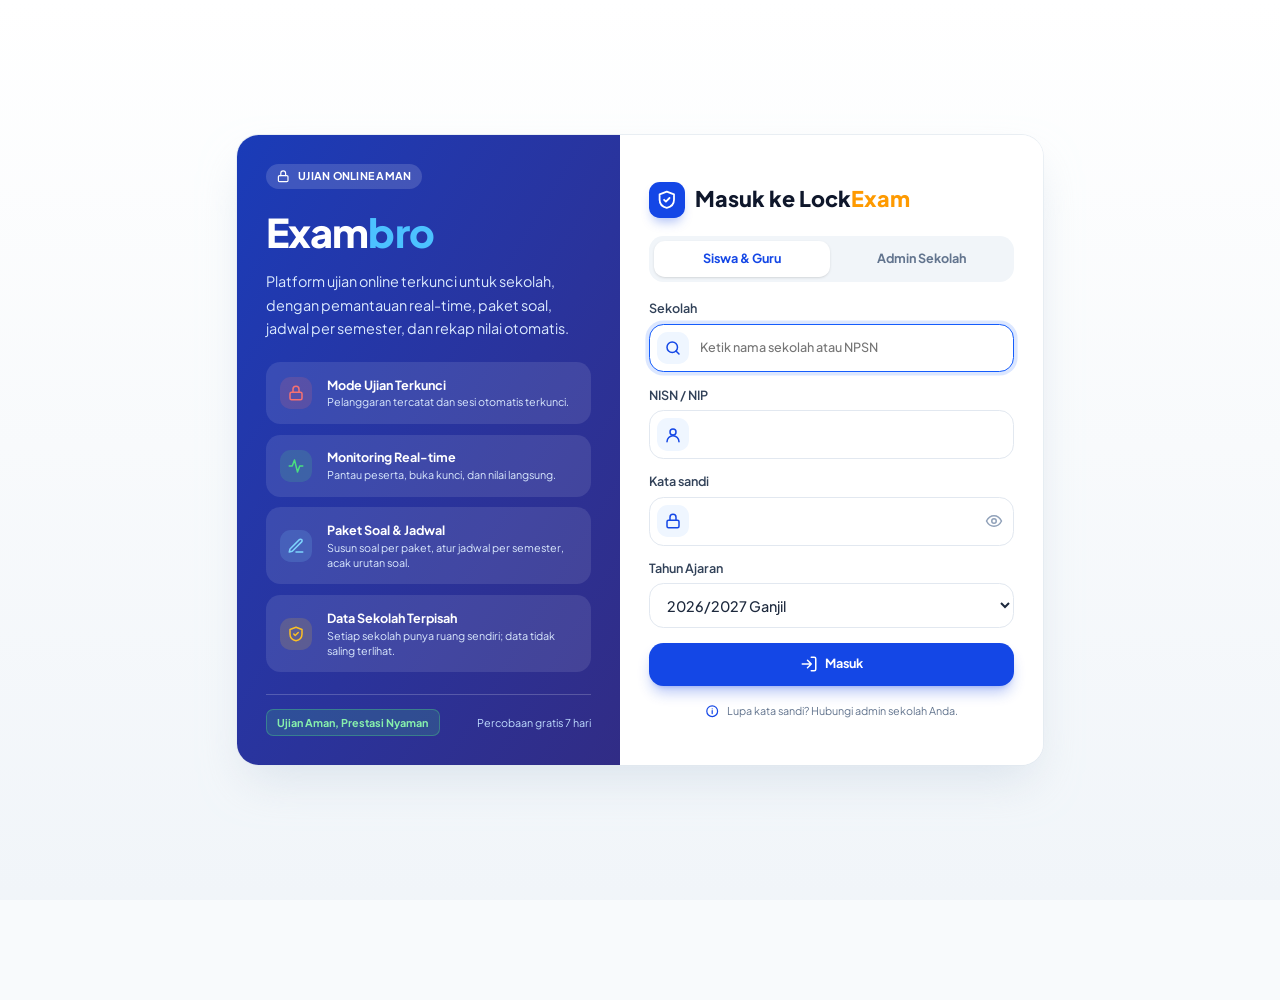
==== commit 318ee0e0: "Add files via upload" ====
--- a/index.html
+++ b/index.html
@@ -1,29 +1,41 @@
 <!doctype html>
 <html lang="id" translate="no" class="notranslate">
+
 <head>
-  <meta charset="utf-8"/>
-  <meta name="google" content="notranslate"/>
-  <meta http-equiv="Content-Language" content="id"/>
-  <meta name="viewport" content="width=device-width,initial-scale=1,viewport-fit=cover"/>
-  <meta name="theme-color" content="#ffffff"/>
-  <link rel="preconnect" href="https://fonts.googleapis.com"/>
-  <link rel="preconnect" href="https://fonts.gstatic.com" crossorigin/>
-  <link href="https://fonts.googleapis.com/css2?family=Plus+Jakarta+Sans:wght@400;500;600;700;800&display=swap" rel="stylesheet"/>
-  <title>LockExam</title>
+  <meta charset="utf-8" />
+  <meta name="google" content="notranslate" />
+  <meta http-equiv="Content-Language" content="id" />
+  <meta name="viewport" content="width=device-width,initial-scale=1,viewport-fit=cover" />
+  <meta name="theme-color" content="#ffffff" />
+  <link rel="preconnect" href="https://fonts.googleapis.com" />
+  <link rel="preconnect" href="https://fonts.gstatic.com" crossorigin />
+  <link href="https://fonts.googleapis.com/css2?family=Plus+Jakarta+Sans:wght@400;500;600;700;800&display=swap"
+    rel="stylesheet" />
+  <title>Exambro</title>
   <base href="./">
-  
-  <link rel="stylesheet" href="assets/index-zf8EDn6h.css"/>
+
+  <link rel="stylesheet" href="assets/index-zf8EDn6h.css" />
 
   <style>
-    :root { --vz: 1; }
+    :root {
+      --vz: 1;
+    }
+
     @media (min-width: 1024px) {
-      :root { --vz: 0.9; }
-      html { zoom: 0.9; }
+      :root {
+        --vz: 0.9;
+      }
+
+      html {
+        zoom: 0.9;
+      }
     }
+
     body {
       margin: 0;
       font-family: "Plus Jakarta Sans", system-ui, sans-serif;
     }
+
     .boot {
       min-height: calc(100vh / var(--vz));
       min-height: calc(100dvh / var(--vz));
@@ -35,6 +47,7 @@
       color: #0f172a;
       text-align: center;
     }
+
     .boot .m {
       display: grid;
       place-items: center;
@@ -46,14 +59,17 @@
       box-shadow: 0 10px 15px -3px rgba(29, 78, 216, 0.3);
       animation: bp 1.6s ease-in-out infinite;
     }
+
     .boot .l {
       font-size: 28px;
       font-weight: 800;
       line-height: 1.2;
     }
+
     .boot .l b {
       color: #f59e0b;
     }
+
     .boot .t {
       width: 180px;
       height: 4px;
@@ -61,6 +77,7 @@
       background: #e2e8f0;
       overflow: hidden;
     }
+
     .boot .t i {
       display: block;
       height: 100%;
@@ -69,16 +86,27 @@
       border-radius: 99px;
       animation: bi 1.2s ease-in-out infinite;
     }
+
     .boot small {
       color: #64748b;
       font-size: 13px;
     }
+
     @keyframes bp {
-      50% { opacity: 0.6; transform: scale(0.97); }
+      50% {
+        opacity: 0.6;
+        transform: scale(0.97);
+      }
     }
+
     @keyframes bi {
-      from { transform: translateX(-100%); }
-      to { transform: translateX(260%); }
+      from {
+        transform: translateX(-100%);
+      }
+
+      to {
+        transform: translateX(260%);
+      }
     }
   </style>
 
@@ -88,42 +116,45 @@
     // Jika Anda membuat database sendiri di supabase.com, tempel URL & ANON KEY di sini.
     // Jika dibiarkan kosong (""), web otomatis memakai database default resmi.
     // =========================================================================
-    window.LOCKEXAM_SUPABASE_URL = "https://dgcpdsqzllcnhvyvalaf.supabase.co"; // Contoh: "https://abcdefghijkl.supabase.co"
-    window.LOCKEXAM_SUPABASE_KEY = "sb_publishable__Uwmdbv4LU6vDkhRRcojrg_bGOPIGJ2"; // Contoh: "eyJhbGciOi..."
+    window.LOCKEXAM_SUPABASE_URL = ""; // Contoh: "https://abcdefghijkl.supabase.co"
+    window.LOCKEXAM_SUPABASE_KEY = ""; // Contoh: "eyJhbGciOi..."
 
     // Penanganan error global untuk mencegah layar putih bisu (silent white screen)
-    window.addEventListener('error', function(e) {
-      console.warn('[LockExam Client Notice]', e.message);
+    window.addEventListener('error', function (e) {
+      console.warn('[Exambro Client Notice]', e.message);
     });
 
     // Mock Cloudflare Turnstile if offline
     window.turnstile = window.turnstile || {
-      render: function(el, options) {
+      render: function (el, options) {
         if (options && typeof options.callback === 'function') {
-          setTimeout(function() { options.callback('cf-verified'); }, 300);
+          setTimeout(function () { options.callback('cf-verified'); }, 300);
         }
         return 1;
       },
-      reset: function() {},
-      remove: function() {}
+      reset: function () { },
+      remove: function () { }
     };
   </script>
 
   <script type="module" crossorigin src="assets/index-DjVUcdOX.js"></script>
 </head>
+
 <body translate="no" class="notranslate">
   <div id="root">
     <div class="boot">
       <div class="m">
-        <svg width="32" height="32" viewBox="0 0 24 24" fill="none" stroke="currentColor" stroke-width="2" stroke-linecap="round" stroke-linejoin="round">
-          <path d="M12 3 4 6v6c0 5 3.5 8 8 9 4.5-1 8-4 8-9V6z"/>
-          <path d="m9 12 2 2 4-4"/>
+        <svg width="32" height="32" viewBox="0 0 24 24" fill="none" stroke="currentColor" stroke-width="2"
+          stroke-linecap="round" stroke-linejoin="round">
+          <path d="M12 3 4 6v6c0 5 3.5 8 8 9 4.5-1 8-4 8-9V6z" />
+          <path d="m9 12 2 2 4-4" />
         </svg>
       </div>
-      <div class="l">Lock<b>Exam</b></div>
+      <div class="l">Exam<b>bro</b></div>
       <div class="t"><i></i></div>
       <small>Menyiapkan aplikasi…</small>
     </div>
   </div>
 </body>
-</html>
+
+</html>
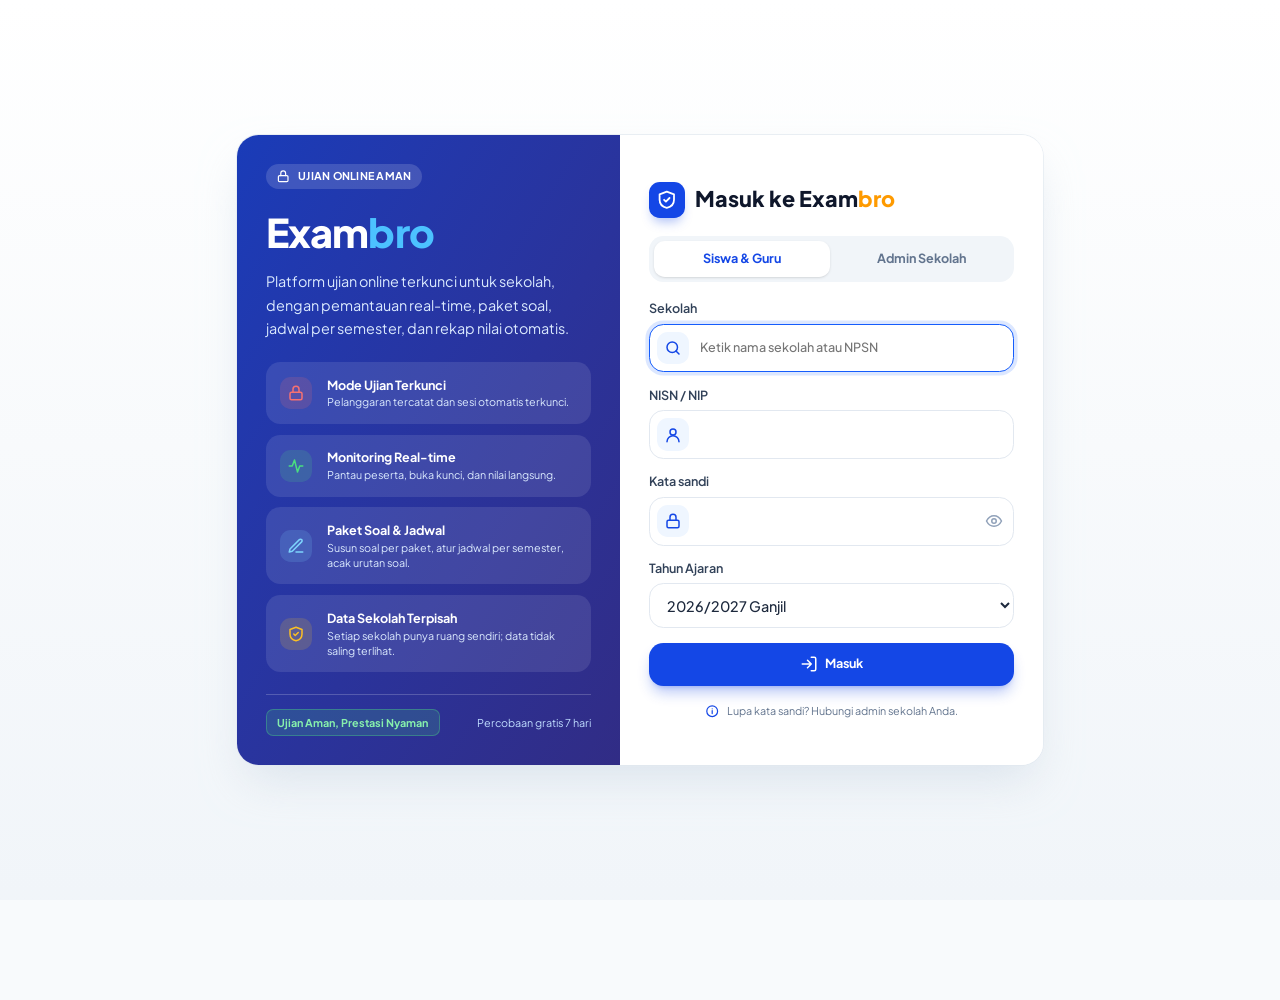
==== commit e713e0e6: "Add files via upload" ====
--- a/index.html
+++ b/index.html
@@ -116,8 +116,10 @@
     // Jika Anda membuat database sendiri di supabase.com, tempel URL & ANON KEY di sini.
     // Jika dibiarkan kosong (""), web otomatis memakai database default resmi.
     // =========================================================================
-    window.LOCKEXAM_SUPABASE_URL = ""; // Contoh: "https://abcdefghijkl.supabase.co"
-    window.LOCKEXAM_SUPABASE_KEY = ""; // Contoh: "eyJhbGciOi..."
+    window.EXAMBRO_SUPABASE_URL = ""; // Contoh: "https://abcdefghijkl.supabase.co"
+    window.EXAMBRO_SUPABASE_KEY = ""; // Contoh: "eyJhbGciOi..."
+    window.LOCKEXAM_SUPABASE_URL = window.EXAMBRO_SUPABASE_URL;
+    window.LOCKEXAM_SUPABASE_KEY = window.EXAMBRO_SUPABASE_KEY;
 
     // Penanganan error global untuk mencegah layar putih bisu (silent white screen)
     window.addEventListener('error', function (e) {
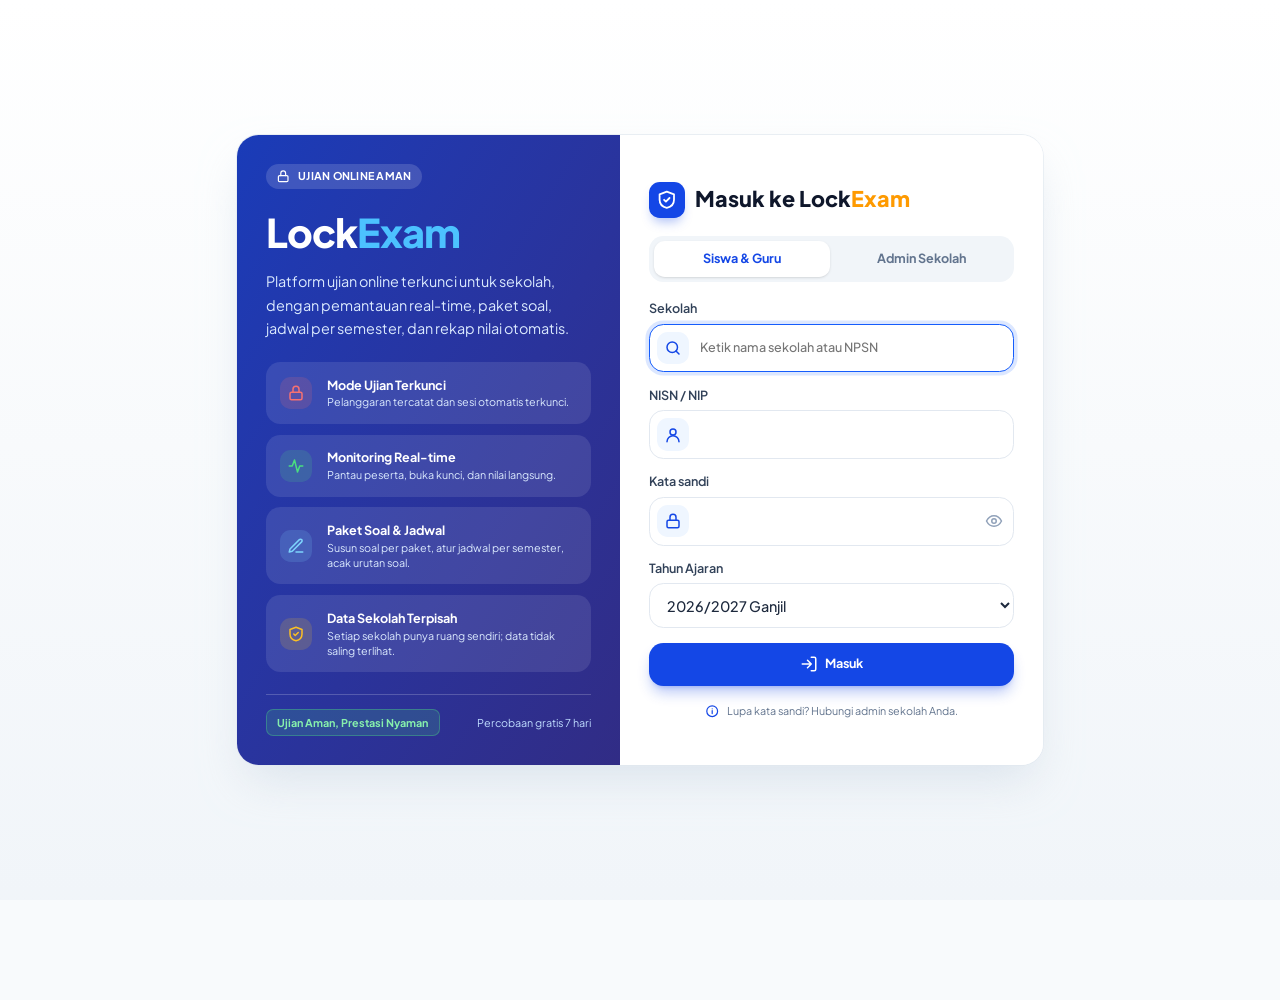
==== commit 1f587d62: "Add files via upload" ====
--- a/index.html
+++ b/index.html
@@ -1,162 +1,28 @@
-<!doctype html>
-<html lang="id" translate="no" class="notranslate">
-
-<head>
-  <meta charset="utf-8" />
-  <meta name="google" content="notranslate" />
-  <meta http-equiv="Content-Language" content="id" />
-  <meta name="viewport" content="width=device-width,initial-scale=1,viewport-fit=cover" />
-  <meta name="theme-color" content="#ffffff" />
-  <link rel="preconnect" href="https://fonts.googleapis.com" />
-  <link rel="preconnect" href="https://fonts.gstatic.com" crossorigin />
-  <link href="https://fonts.googleapis.com/css2?family=Plus+Jakarta+Sans:wght@400;500;600;700;800&display=swap"
-    rel="stylesheet" />
-  <title>Exambro</title>
-  <base href="./">
-
-  <link rel="stylesheet" href="assets/index-zf8EDn6h.css" />
-
-  <style>
-    :root {
-      --vz: 1;
-    }
-
-    @media (min-width: 1024px) {
-      :root {
-        --vz: 0.9;
-      }
-
-      html {
-        zoom: 0.9;
-      }
-    }
-
-    body {
-      margin: 0;
-      font-family: "Plus Jakarta Sans", system-ui, sans-serif;
-    }
-
-    .boot {
-      min-height: calc(100vh / var(--vz));
-      min-height: calc(100dvh / var(--vz));
-      display: grid;
-      place-content: center;
-      justify-items: center;
-      gap: 16px;
-      background: linear-gradient(to bottom, #fff, #f1f5f9);
-      color: #0f172a;
-      text-align: center;
-    }
-
-    .boot .m {
-      display: grid;
-      place-items: center;
-      width: 64px;
-      height: 64px;
-      border-radius: 20px;
-      background: linear-gradient(135deg, #1d4ed8, #3730a3);
-      color: #fff;
-      box-shadow: 0 10px 15px -3px rgba(29, 78, 216, 0.3);
-      animation: bp 1.6s ease-in-out infinite;
-    }
-
-    .boot .l {
-      font-size: 28px;
-      font-weight: 800;
-      line-height: 1.2;
-    }
-
-    .boot .l b {
-      color: #f59e0b;
-    }
-
-    .boot .t {
-      width: 180px;
-      height: 4px;
-      border-radius: 99px;
-      background: #e2e8f0;
-      overflow: hidden;
-    }
-
-    .boot .t i {
-      display: block;
-      height: 100%;
-      width: 40%;
-      background: #1d4ed8;
-      border-radius: 99px;
-      animation: bi 1.2s ease-in-out infinite;
-    }
-
-    .boot small {
-      color: #64748b;
-      font-size: 13px;
-    }
-
-    @keyframes bp {
-      50% {
-        opacity: 0.6;
-        transform: scale(0.97);
-      }
-    }
-
-    @keyframes bi {
-      from {
-        transform: translateX(-100%);
-      }
-
-      to {
-        transform: translateX(260%);
-      }
-    }
-  </style>
-
-  <script>
-    // =========================================================================
-    // KONFIGURASI DATABASE SUPABASE CLOUD (OPSIONAL - JIKA PUNYA AKUN SENDIRI)
-    // Jika Anda membuat database sendiri di supabase.com, tempel URL & ANON KEY di sini.
-    // Jika dibiarkan kosong (""), web otomatis memakai database default resmi.
-    // =========================================================================
-    window.EXAMBRO_SUPABASE_URL = ""; // Contoh: "https://abcdefghijkl.supabase.co"
-    window.EXAMBRO_SUPABASE_KEY = ""; // Contoh: "eyJhbGciOi..."
-    window.LOCKEXAM_SUPABASE_URL = window.EXAMBRO_SUPABASE_URL;
-    window.LOCKEXAM_SUPABASE_KEY = window.EXAMBRO_SUPABASE_KEY;
-
-    // Penanganan error global untuk mencegah layar putih bisu (silent white screen)
-    window.addEventListener('error', function (e) {
-      console.warn('[Exambro Client Notice]', e.message);
-    });
-
-    // Mock Cloudflare Turnstile if offline
-    window.turnstile = window.turnstile || {
-      render: function (el, options) {
-        if (options && typeof options.callback === 'function') {
-          setTimeout(function () { options.callback('cf-verified'); }, 300);
-        }
-        return 1;
-      },
-      reset: function () { },
-      remove: function () { }
-    };
-  </script>
-
-  <script type="module" crossorigin src="assets/index-DjVUcdOX.js"></script>
+<!doctype html><html lang="id" translate="no" class="notranslate"><head><meta charset="utf-8"/>
+<meta name="google" content="notranslate"/><meta http-equiv="Content-Language" content="id"/>
+<meta name="viewport" content="width=device-width,initial-scale=1,viewport-fit=cover"/>
+<meta name="theme-color" content="#ffffff"/>
+<link rel="manifest" href="/manifest.webmanifest?v=18"/><link rel="icon" type="image/png" sizes="192x192" href="/icons/icon-192.png?v=18"/><link rel="icon" type="image/svg+xml" href="/icons/favicon.svg?v=18"/><link rel="apple-touch-icon" sizes="180x180" href="/icons/apple-touch-icon.png?v=18"/><meta name="apple-mobile-web-app-capable" content="yes"/>
+<link rel="preconnect" href="https://fonts.googleapis.com"/><link rel="preconnect" href="https://fonts.gstatic.com" crossorigin/>
+<link href="https://fonts.googleapis.com/css2?family=Plus+Jakarta+Sans:wght@400;500;600;700;800&display=swap" rel="stylesheet"/>
+<title>LockExam</title>
+<style>
+:root{--vz:1}@media(min-width:1024px){:root{--vz:.9}html{zoom:.9}}
+body{margin:0;font-family:"Plus Jakarta Sans",system-ui,sans-serif}
+.boot{min-height:calc(100vh / var(--vz));min-height:calc(100dvh / var(--vz));display:grid;place-content:center;justify-items:center;gap:16px;background:linear-gradient(to bottom,#fff,#f1f5f9);color:#0f172a;text-align:center}
+.boot .m{display:grid;place-items:center;width:64px;height:64px;border-radius:20px;background:linear-gradient(135deg,#1d4ed8,#3730a3);color:#fff;box-shadow:0 10px 15px -3px rgba(29,78,216,.3);animation:bp 1.6s ease-in-out infinite}
+.boot .l{font-size:28px;font-weight:800;line-height:1.2}.boot .l b{color:#f59e0b}
+.boot .t{width:180px;height:4px;border-radius:99px;background:#e2e8f0;overflow:hidden}
+.boot .t i{display:block;height:100%;width:40%;background:#1d4ed8;border-radius:99px;animation:bi 1.2s ease-in-out infinite}
+.boot small{color:#64748b;font-size:13px}
+@keyframes bp{50%{opacity:.6;transform:scale(.97)}}@keyframes bi{from{transform:translateX(-100%)}to{transform:translateX(260%)}}
+</style>  <script>
+window.__ENV__ = {
+  VITE_SUPABASE_URL: "https://dgcpdsqzllcnhvyvalaf.supabase.co",
+  VITE_SUPABASE_ANON_KEY: "eyJhbGciOiJIUzI1NiIsInR5cCI6IkpXVCJ9.eyJpc3MiOiJzdXBhYmFzZSIsInJlZiI6ImRnY3Bkc3F6bGxjbmh2eXZhbGFmIiwicm9sZSI6ImFub24iLCJpYXQiOjE3OTU2ODU3NDksImV4cCI6MjExMTI2MTc0OX0.b1wSU-bIKmyH1See6G4V_3QpqJDvb_tDMrxQES2qqOw"
+};
+</script>
+<script type="module" crossorigin src="/assets/index-l3-6NSvD.js"></script>
+  <link rel="stylesheet" crossorigin href="/assets/index-BkufhDMT.css">
 </head>
-
-<body translate="no" class="notranslate">
-  <div id="root">
-    <div class="boot">
-      <div class="m">
-        <svg width="32" height="32" viewBox="0 0 24 24" fill="none" stroke="currentColor" stroke-width="2"
-          stroke-linecap="round" stroke-linejoin="round">
-          <path d="M12 3 4 6v6c0 5 3.5 8 8 9 4.5-1 8-4 8-9V6z" />
-          <path d="m9 12 2 2 4-4" />
-        </svg>
-      </div>
-      <div class="l">Exam<b>bro</b></div>
-      <div class="t"><i></i></div>
-      <small>Menyiapkan aplikasi…</small>
-    </div>
-  </div>
-</body>
-
-</html>+<body translate="no" class="notranslate"><div id="root"><div class="boot"><div class="m"><svg width="32" height="32" viewBox="0 0 24 24" fill="none" stroke="currentColor" stroke-width="2" stroke-linecap="round" stroke-linejoin="round"><path d="M12 3 4 6v6c0 5 3.5 8 8 9 4.5-1 8-4 8-9V6z"/><path d="m9 12 2 2 4-4"/></svg></div><div class="l">Lock<b>Exam</b></div><div class="t"><i></i></div><small>Menyiapkan aplikasi…</small></div></div></body></html>
--- a/assets/index-BkufhDMT.css
+++ b/assets/index-BkufhDMT.css
@@ -0,0 +1 @@
+:root{--b1:#0147ac;--b2:#001455;--b3:#1b63d4;--g:linear-gradient(180deg,#0147ac,#001455);--ink:#0f1f3d;--tx:#334155;--mut:#64748b;--line:#e3e9f4;--bg:#f1f5fb;--gold:#f5b400;--ok:#16a34a;--bad:#dc2626;--vio:#7c3aed;--r:16px;--sh:0 1px 2px rgba(15,31,61,.04),0 8px 24px rgba(1,71,172,.07);--shh:0 2px 4px rgba(15,31,61,.05),0 14px 32px rgba(1,71,172,.13)}*{box-sizing:border-box;margin:0}html{-webkit-text-size-adjust:100%}body{font-family:Plus Jakarta Sans,Inter,system-ui,-apple-system,Segoe UI,sans-serif;background:var(--bg);color:var(--ink);font-size:14px;line-height:1.5;-webkit-font-smoothing:antialiased}h1,h2,h3{line-height:1.2}h3{font-size:16px;font-weight:700}button{font:inherit}:focus-visible{outline:2px solid var(--b3);outline-offset:2px}svg{max-width:100%;height:auto}b{font-weight:700}label{display:grid;gap:5px;font-size:12px;font-weight:500;color:var(--mut);text-align:left}input,select,textarea{padding:10px 12px;border:1px solid var(--line);border-radius:12px;font:inherit;color:var(--ink);background:#fff;transition:border-color .15s,box-shadow .15s}input:focus,select:focus,textarea:focus{outline:0;border-color:var(--b3);box-shadow:0 0 0 3px #1b63d426}select,textarea{width:100%}input:not([type=checkbox]):not([type=radio]):not([type=file]),select{min-height:42px}select{appearance:none;-webkit-appearance:none;-moz-appearance:none;padding-right:38px;cursor:pointer;text-overflow:ellipsis;background:#fff url("data:image/svg+xml,%3Csvg xmlns='http://www.w3.org/2000/svg' width='16' height='16' viewBox='0 0 24 24' fill='none' stroke='%2364748b' stroke-width='2.4' stroke-linecap='round' stroke-linejoin='round'%3E%3Cpath d='m6 9 6 6 6-6'/%3E%3C/svg%3E") no-repeat right 12px center/16px}select:hover:not(:disabled){border-color:#b9c9e6}select:disabled{background-color:#f3f6fb;color:var(--mut);cursor:not-allowed}.bar select{width:auto;min-width:210px;max-width:100%}input[type=checkbox]{padding:0;accent-color:var(--b1)}.pw{position:relative;display:block}.pw input{width:100%;padding-right:44px}.pw button{position:absolute;right:6px;top:50%;transform:translateY(-50%);border:0;background:none;color:var(--mut);padding:6px;cursor:pointer;display:grid;border-radius:8px}.pw button:hover{color:var(--b1)}.chk{display:flex;gap:8px;align-items:center;flex-direction:row}.form{max-width:560px;display:grid;gap:12px}.two{display:grid;grid-template-columns:1fr 1fr;gap:10px}.three{display:grid;grid-template-columns:repeat(3,1fr);gap:10px}.seg{display:flex;gap:8px;flex-wrap:wrap}.seg button{flex:1;min-width:150px;text-align:left;display:grid;gap:2px;padding:10px 12px;border:1px solid var(--line);border-radius:12px;background:#fff;color:var(--ink);cursor:pointer;font-size:13px;font-weight:700;transition:.15s}.seg button small{font-weight:500;color:var(--mut);font-size:12px}.seg button:hover{border-color:var(--b3)}.seg button.on{border-color:var(--b1);background:#eaf1fd;box-shadow:0 0 0 2px #0147ac26}.fld>b{font-size:12px;color:var(--mut);font-weight:500;display:block;margin-bottom:5px}.hint{font-size:12px;color:var(--mut);margin-top:5px}.hint.warn{color:#b45309}.btn,.q{display:inline-flex;align-items:center;justify-content:center;gap:8px;cursor:pointer;transition:background .15s,transform .1s,box-shadow .15s,border-color .15s;text-decoration:none}.btn{background:var(--b1);color:#fff;border:0;border-radius:99px;padding:11px 22px;font-weight:700;box-shadow:0 6px 14px #0147ac40}.btn:active,.q:active{transform:scale(.98)}.btn.gold{background:var(--gold);color:var(--b2);box-shadow:0 6px 14px #f5b40059}.btn.gold:hover{background:#ffc41f}.btn:disabled,.q:disabled{opacity:.55;cursor:not-allowed;box-shadow:none}.q{background:#fff;border:1px solid var(--line);padding:8px 14px;border-radius:12px;font-size:13px;font-weight:600;color:var(--ink)}.q:hover{border-color:var(--b3);color:var(--b1)}.q.p{background:var(--b2);color:#fff;border-color:var(--b2)}.q.p:hover{background:var(--b1);color:#fff}.ib{display:grid;place-items:center;width:40px;height:40px;border:0;border-radius:12px;background:transparent;color:var(--tx);cursor:pointer}.ib:hover{background:#eaf1fd;color:var(--b1)}.err,.ok{display:flex;gap:8px;align-items:flex-start;border-radius:12px;padding:10px 12px;font-size:13px;margin:6px 0;text-align:left}.err{background:#fef2f2;color:#b91c1c;border:1px solid #fecaca}.ok{background:#f0fdf4;color:#15803d;border:1px solid #bbf7d0}.note{color:var(--mut);font-size:12px;margin-top:8px}.card{background:#fff;border:1px solid var(--line);border-radius:var(--r);padding:18px;box-shadow:var(--sh)}.card h3 small{font-weight:500;color:var(--mut)}.bar{display:flex;gap:8px;flex-wrap:wrap;align-items:center;margin-bottom:12px}.bar h3{margin-right:auto}.bar input{width:180px}.bar input[type=checkbox]{width:auto}.scroll{overflow-x:auto;border-radius:12px}table{width:100%;border-collapse:collapse;font-size:13px}th,td{padding:11px 12px;border-bottom:1px solid var(--line);text-align:left;white-space:nowrap}th{color:var(--mut);font-weight:600;font-size:12px;background:#f8fafd;position:sticky;top:0}tbody tr:hover td{background:#f8fafd}.ac a{color:var(--b1);cursor:pointer;margin-right:14px;font-weight:600}.ac a:hover{text-decoration:underline}td.empty{padding:0;white-space:normal}.empty{text-align:center;color:var(--mut);padding:24px}.imp{background:#f4f8ff;border:1px solid #dbe7fb;border-radius:12px;padding:12px;margin-bottom:12px;display:grid;gap:8px;justify-items:start}.chips{display:flex;flex-wrap:wrap;gap:6px;margin-top:6px}.chip{border:1px solid var(--line);background:#fff;border-radius:99px;padding:5px 13px;font-size:13px;cursor:pointer;color:var(--ink);transition:.15s}.chip:hover{border-color:var(--b3)}.chip.on{background:var(--b1);color:#fff;border-color:var(--b1)}.st{display:inline-block;font-size:12px;font-weight:600;padding:2px 10px;border-radius:99px;background:#e3e9f4;color:var(--tx)}.st-berlangsung{background:#dbeafe;color:#1d4ed8}.st-selesai{background:#dcfce7;color:#15803d}.st-terkunci{background:#fee2e2;color:#b91c1c}.modal{position:fixed;top:0;right:0;bottom:0;left:0;z-index:300;background:#0014558c;-webkit-backdrop-filter:blur(3px);backdrop-filter:blur(3px);display:flex;align-items:center;justify-content:center;padding:16px;animation:fade .15s}.mdl{background:#fff;border-radius:var(--r);width:min(420px,100%);max-height:calc(calc(100vh / var(--vz)) - 32px);max-height:calc(calc(100dvh / var(--vz)) - 32px);display:flex;flex-direction:column;overflow:hidden;box-shadow:var(--shh);animation:pop .18s ease-out}.mdl.big{width:min(640px,100%)}.mdh{display:flex;align-items:center;justify-content:space-between;gap:12px;padding:14px 14px 12px 20px;border-bottom:1px solid var(--line);flex:none}.mdh h3{font-size:17px}.mdb{padding:16px 20px;overflow-y:auto;display:grid;gap:14px;align-content:start;overscroll-behavior:contain;flex:1;min-height:0}.mdf{display:flex;gap:8px;justify-content:flex-end;flex-wrap:wrap;padding:12px 20px;border-top:1px solid var(--line);background:#f8fafd;flex:none}.mdb .err{margin:0}.modal .card{width:min(420px,100%);display:grid;gap:12px;max-height:calc(90vh / var(--vz));overflow:auto;animation:pop .18s ease-out}.card.big{width:min(640px,100%)!important}.center{min-height:calc(100vh / var(--vz));min-height:calc(100dvh / var(--vz));display:grid;place-items:center;padding:16px}.auth{min-height:calc(100vh / var(--vz));min-height:calc(100dvh / var(--vz));display:grid;grid-template-columns:1.05fr 1fr}.auth-art{position:relative;overflow:hidden;background:linear-gradient(160deg,#0147ac,#001455);color:#fff;padding:56px;display:flex;flex-direction:column;justify-content:center;gap:16px}.auth-art:before{content:"";position:absolute;top:0;right:0;bottom:0;left:0;background:radial-gradient(circle at 85% 12%,rgba(245,180,0,.28),transparent 42%),radial-gradient(circle at 10% 95%,rgba(42,120,224,.5),transparent 45%)}.auth-art>*{position:relative}.art-ring{position:absolute!important;right:-120px;top:-120px;width:380px;height:380px;border-radius:50%;border:1px solid rgba(255,255,255,.16);box-shadow:0 0 0 50px #ffffff0a,0 0 0 100px #ffffff08}.auth-art h2{font-size:48px;font-weight:800}.auth-art b,.auth-brand b,.banner b,.lockname b,.lg-logo b{color:var(--gold)}.tag{font-size:20px;font-weight:700;max-width:440px}.gd{color:var(--gold)}.sub{opacity:.85;max-width:430px}.bl{width:60px;height:60px;border-radius:18px;background:linear-gradient(135deg,var(--b1),var(--b3));color:#fff;display:grid;place-items:center;box-shadow:0 8px 20px #0147ac4d}.bl.big{width:88px;height:88px;border-radius:26px;background:#ffffff1f;border:1px solid rgba(255,255,255,.25);-webkit-backdrop-filter:blur(8px);backdrop-filter:blur(8px)}.pills{display:flex;gap:8px;flex-wrap:wrap;margin-top:12px}.pill{display:inline-flex;gap:6px;align-items:center;background:#ffffff1f;border:1px solid rgba(255,255,255,.2);-webkit-backdrop-filter:blur(6px);backdrop-filter:blur(6px);border-radius:99px;padding:5px 12px;font-size:12px;font-weight:600;color:#fff}.auth-form{display:grid;place-items:center;padding:24px;background:#fff}.auth-card{width:min(380px,100%);display:grid;gap:14px}.auth-brand{display:grid;justify-items:center;text-align:center;gap:6px;margin-bottom:6px}.auth-brand h2{font-size:30px;font-weight:800}.auth-brand p{color:var(--mut)}.auth-card .btn{width:100%;padding:13px}.auth-card .q{width:100%}.auth-card .note{text-align:center}@media (max-width:860px){.auth{grid-template-columns:1fr}.auth-art{display:none}.auth-form{background:var(--g);min-height:calc(100vh / var(--vz));min-height:calc(100dvh / var(--vz))}.auth-card{background:#fff;padding:28px 24px;border-radius:22px;box-shadow:var(--shh)}}.app{min-height:calc(100vh / var(--vz));min-height:calc(100dvh / var(--vz))}.side{position:fixed;inset:0 auto 0 0;width:248px;background:var(--g);color:#fff;padding:18px 12px;overflow-y:auto;overflow-x:hidden;scrollbar-width:none;-ms-overflow-style:none;overscroll-behavior:contain;display:flex;flex-direction:column;gap:4px;z-index:30;transition:width .2s}.brand{text-align:center;font-weight:700;font-size:13px;display:grid;gap:8px;justify-items:center;padding:4px 4px 0}.brand img{border-radius:50%;object-fit:contain}.brand .bl{background:#ffffff1f;border:1px solid rgba(255,255,255,.2)}.lockname{display:flex;align-items:center;justify-content:center;gap:8px;font-size:22px;font-weight:800;margin:12px 0 10px;color:#fff}.side nav{flex:1}.grp{font-size:11px;letter-spacing:.08em;text-transform:uppercase;color:#8fb0ee;padding:14px 14px 6px;font-weight:600}.side nav button,.bnav button{display:flex;align-items:center;gap:12px;width:100%;padding:11px 14px;border:0;border-radius:12px;background:transparent;color:#dbe7ff;cursor:pointer;font-size:14px;font-weight:500;text-align:left;transition:background .15s}.side nav button:hover{background:#ffffff17;color:#fff}.side nav button.on{background:var(--b3);color:#fff;font-weight:700;box-shadow:0 6px 16px #0003}.sidefoot{margin-top:10px;padding:12px 14px;border-radius:14px;background:#ffffff14;display:grid;gap:2px}.sidefoot small{color:#9db9ee;font-size:11px}main{margin-left:248px;min-height:calc(100vh / var(--vz));min-height:calc(100dvh / var(--vz));display:flex;flex-direction:column;transition:margin .2s}.app.col .side{width:76px;padding-inline:10px}.app.col main{margin-left:76px}.app.col .lbl{display:none}.app.col .side nav button{justify-content:center;padding:12px 0}.app.col .brand,.app.col .lockname{justify-content:center}.app.col .brand .bl,.app.col .brand img{width:44px;height:44px}main>header{position:sticky;top:0;z-index:20;display:flex;align-items:center;gap:14px;padding:calc(12px + env(safe-area-inset-top,0px)) 24px 12px;background:#ffffffdb;-webkit-backdrop-filter:saturate(1.4) blur(12px);backdrop-filter:saturate(1.4) blur(12px);border-bottom:1px solid var(--line)}.hid{flex:1;min-width:0}.hid h1{font-size:18px;font-weight:800;white-space:nowrap;overflow:hidden;text-overflow:ellipsis}.hid p{font-size:12px;color:var(--mut);white-space:nowrap;overflow:hidden;text-overflow:ellipsis}.usr{display:flex;gap:10px;align-items:center;flex:none}.meta{display:grid;line-height:1.25;text-align:right}.meta b{font-size:13px}.meta small{color:var(--mut);font-size:12px}.av{width:38px;height:38px;border-radius:50%;background:linear-gradient(135deg,var(--b1),var(--b3));color:#fff;display:grid;place-items:center;font-weight:700}.wrap{padding:22px 24px;flex:1}.page{display:grid;gap:16px;align-content:start;animation:rise .28s ease-out backwards}footer{display:flex;justify-content:space-between;gap:12px;flex-wrap:wrap;background:linear-gradient(90deg,#0147ac,#001455);color:#e6eeff;font-size:12px;padding:14px 24px}.fr{color:var(--gold);font-style:italic}.bnav,.sheetbg{display:none}.banner{position:relative;overflow:hidden;border-radius:20px;background:linear-gradient(110deg,#001455,#0147ac 60%,#2a78e0);color:#fff;padding:26px 30px;display:flex;align-items:center;justify-content:space-between;gap:24px;box-shadow:var(--shh)}.banner:after{content:"";position:absolute;top:0;right:0;bottom:0;left:0;background:radial-gradient(circle at 88% 15%,rgba(245,180,0,.3),transparent 38%);pointer-events:none}.banner>*{position:relative;z-index:1}.banner h2{font-size:34px;font-weight:800}.banner .tag{font-size:17px;margin:3px 0 2px}.banner .sub{font-size:13px;margin-bottom:14px;max-width:560px}.bact{display:flex;gap:10px 14px;align-items:center;flex-wrap:wrap}.bact .btn{padding:9px 18px;font-size:13px}.bact .pills{margin:0}.bact .pill{padding:4px 10px;font-size:11.5px}.art{flex:none;display:grid;place-items:center}.examart{display:block;width:220px;height:auto;filter:drop-shadow(0 8px 18px rgba(0,20,85,.35))}.stats{display:grid;grid-template-columns:repeat(4,1fr);gap:14px}.stc{display:flex;align-items:center;gap:14px;cursor:pointer;transition:transform .15s,box-shadow .15s}.stc:hover{transform:translateY(-2px);box-shadow:var(--shh)}.stc .ico{width:48px;height:48px;border-radius:50%;display:grid;place-items:center;color:#fff;flex:none}.stc b{font-size:28px;font-weight:800;display:block;line-height:1.1;font-variant-numeric:tabular-nums}.stc span{color:var(--mut);font-size:13px}.spark{margin-left:auto;width:84px;height:34px;flex:none}.stc.plain{display:block;cursor:default}.stc.plain:hover{transform:none;box-shadow:var(--sh)}.row{display:grid;grid-template-columns:1.6fr 1fr 1.2fr;gap:14px}.lg{display:flex;gap:14px;font-size:12px;color:var(--mut);margin:4px 0 8px}.dot{display:inline-block;width:9px;height:9px;border-radius:50%;margin-right:6px}.chart{position:relative}.tip{position:absolute;top:4px;max-width:calc(100% - 8px);transform:translate(-50%);background:var(--ink);color:#fff;border-radius:10px;padding:8px 10px;font-size:12px;display:grid;gap:2px;pointer-events:none;white-space:nowrap;box-shadow:var(--shh)}.don{display:flex;gap:16px;align-items:center;justify-content:center;flex-wrap:wrap;padding-top:8px}.legend{display:grid;gap:8px;font-size:13px}.quick{display:flex;gap:10px;align-items:center;flex-wrap:wrap}.act{display:flex;gap:12px;align-items:center;padding:11px 0;border-bottom:1px solid var(--line);font-size:13px;font-weight:600}.act:last-child{border:0}.act>span{margin-left:auto;font-size:12px;color:var(--mut);font-weight:500;text-align:right}.act>i{width:30px;height:30px;border-radius:50%;display:grid;place-items:center;color:#fff;flex:none}.act small{display:block;color:var(--mut);font-size:12px;font-weight:400}.topbar{position:fixed;top:0;left:0;right:0;height:3px;z-index:200;background:linear-gradient(90deg,var(--gold),#ffd45e);transform-origin:left;transform:scaleX(0);opacity:0;transition:transform .25s ease,opacity .25s;box-shadow:0 0 8px #f5b400b3;pointer-events:none}.topbar.on{opacity:1}.slow{position:fixed;right:16px;bottom:16px;z-index:200;display:flex;gap:10px;align-items:center;background:var(--ink);color:#fff;padding:10px 16px;border-radius:99px;font-size:13px;box-shadow:var(--shh);animation:rise .2s}.spin{display:inline-block;width:14px;height:14px;border:2px solid currentColor;border-right-color:transparent;border-radius:50%;animation:rot .7s linear infinite;flex:none}.sk{display:block;border-radius:8px;background:linear-gradient(90deg,#e8eef8 25%,#f6f9fe 37%,#e8eef8 63%);background-size:400% 100%;animation:sh 1.4s ease infinite}.skr td{padding:14px 12px}.splash{min-height:calc(100vh / var(--vz));min-height:calc(100dvh / var(--vz));display:grid;place-content:center;justify-items:center;gap:16px;background:var(--g);color:#fff;text-align:center;padding:24px}.lg-logo{font-size:38px;font-weight:800;animation:pulse 1.6s ease-in-out infinite}.ind{width:210px;height:4px;border-radius:99px;background:#fff3;overflow:hidden}.ind i{display:block;height:100%;width:40%;background:var(--gold);border-radius:99px;animation:ind 1.2s ease-in-out infinite}.splash small{opacity:.85}.splash .q{margin-top:6px}.pbar{display:grid;gap:8px;width:100%}.pbl{display:flex;justify-content:space-between;gap:10px;flex-wrap:wrap;font-size:13px}.pbl span{color:var(--mut)}.trk{height:10px;border-radius:99px;background:#dbe4f3;overflow:hidden}.fil{height:100%;border-radius:99px;background:linear-gradient(90deg,var(--b1),#2a78e0);transition:width .3s ease}.fil.busy{background-image:linear-gradient(45deg,rgba(255,255,255,.25) 25%,transparent 25%,transparent 50%,rgba(255,255,255,.25) 50%,rgba(255,255,255,.25) 75%,transparent 75%),linear-gradient(90deg,var(--b1),#2a78e0);background-size:20px 20px,100% 100%;animation:stripe 1s linear infinite}.emp{display:grid;justify-items:center;gap:6px;padding:36px 16px;color:var(--mut);text-align:center}.emp b{color:var(--ink);font-size:15px}.eic{width:56px;height:56px;border-radius:50%;background:#eaf1fd;color:var(--b1);display:grid;place-items:center;margin-bottom:4px}.eic.bad{background:#fef2f2;color:var(--bad)}.emp .q{margin-top:8px}.stu{min-height:calc(100vh / var(--vz));min-height:calc(100dvh / var(--vz))}.stuhead{position:relative;display:flex;justify-content:space-between;align-items:center;gap:12px;padding:calc(22px + env(safe-area-inset-top,0px)) 24px 56px;background:linear-gradient(110deg,#001455,#0147ac 65%,#2a78e0);color:#fff}.stuhead>div{min-width:0}.stuhead .q{flex:none}.stuhead small{opacity:.8;display:block}.stuhead h1{font-size:22px;font-weight:800;overflow-wrap:anywhere}.stubody{position:relative;z-index:1;max-width:760px;margin:-34px auto 0;padding:0 16px calc(32px + env(safe-area-inset-bottom,0px))}.stubody .card{min-width:0}.stu .act>div{min-width:0;overflow-wrap:anywhere}.stu .act>span{flex:none}@media (max-width:480px){.stu .act{flex-wrap:wrap}.stu .act>span{margin-left:0;text-align:left}}.ex{min-height:calc(100vh / var(--vz));min-height:calc(100dvh / var(--vz));display:flex;flex-direction:column;background:#f4f7fc;user-select:none;-webkit-user-select:none;-webkit-touch-callout:none}.ex-top{position:sticky;top:0;z-index:40;display:flex;align-items:center;gap:14px;padding:calc(10px + env(safe-area-inset-top,0px)) 24px 10px;background:#fffffff0;-webkit-backdrop-filter:saturate(1.4) blur(12px);backdrop-filter:saturate(1.4) blur(12px);border-bottom:1px solid var(--line)}.ex-brand{display:flex;align-items:center;gap:12px;min-width:0;flex:1}.ex-brand img{border-radius:10px;object-fit:contain;flex:none}.ex-mark{width:36px;height:36px;border-radius:11px;background:var(--g);color:#fff;display:grid;place-items:center;flex:none}.ex-title{min-width:0}.ex-title b{display:block;font-size:15px;font-weight:800;color:var(--ink);white-space:nowrap;overflow:hidden;text-overflow:ellipsis}.ex-title small{display:block;font-size:12px;color:var(--mut);white-space:nowrap;overflow:hidden;text-overflow:ellipsis}.ex-r{display:flex;align-items:center;gap:10px;flex:none}.ex-viol{display:inline-flex;align-items:center;gap:6px;font-size:12px;font-weight:700;color:var(--tx);background:#f1f5fb;border:1px solid var(--line);padding:6px 12px;border-radius:99px;white-space:nowrap}.ex-viol.has{background:#fff7ed;border-color:#fed7aa;color:#c2410c}.ex-timer{display:inline-flex;align-items:center;gap:7px;font-size:17px;font-weight:800;font-variant-numeric:tabular-nums;color:#fff;background:var(--b2);padding:6px 14px;border-radius:99px;box-shadow:0 4px 12px #00145538;white-space:nowrap}.ex-timer.warn{background:#b45309}.ex-timer.crit{background:var(--bad);animation:pulse 1s ease-in-out infinite}.ex-prog{position:absolute;left:0;right:0;bottom:-1px;height:3px;overflow:hidden}.ex-prog i{display:block;height:100%;background:linear-gradient(90deg,var(--b1),var(--gold));border-radius:0 3px 3px 0;transition:width .3s ease}.ex-body{flex:1;width:100%;max-width:1120px;margin:0 auto;padding:22px 20px calc(24px + env(safe-area-inset-bottom,0px));display:grid;grid-template-columns:minmax(0,1fr) 300px;gap:18px;align-items:start}.ex-body>*{min-width:0}.ex-q,.ex-sc{background:#fff;border:1px solid var(--line);border-radius:18px;box-shadow:var(--sh)}.ex-q{padding:24px 26px}.ex-qh{display:flex;align-items:center;justify-content:space-between;gap:10px;margin-bottom:16px;padding-bottom:14px;border-bottom:1px solid var(--line)}.ex-no{font-size:13px;font-weight:800;color:var(--b1);background:#eaf1fd;padding:5px 14px;border-radius:99px}.ex-badge{display:inline-flex;gap:6px;align-items:center;font-size:12px;font-weight:700;color:var(--mut)}.ex-badge.ok{color:var(--ok)}.tanya{font-size:17px;line-height:1.65;margin:0 0 20px;color:var(--ink);overflow-wrap:anywhere}.ex-opts{display:grid;gap:10px}.opt{display:flex;gap:14px;align-items:flex-start;width:100%;text-align:left;padding:13px 16px;border:1.5px solid var(--line);border-radius:14px;background:#fff;font:inherit;font-size:15px;line-height:1.55;color:var(--ink);cursor:pointer;transition:border-color .15s,background .15s,box-shadow .15s}.opt>b{flex:none;width:34px;height:34px;border-radius:50%;display:grid;place-items:center;background:#eef2f9;color:var(--tx);font-size:14px;transition:background .15s,color .15s}.opt:hover{border-color:var(--b3);background:#f8fbff}.opt.on{border-color:var(--b1);background:#eaf1fd;box-shadow:0 0 0 3px #0147ac1f}.opt.on>b{background:var(--b1);color:#fff}.optx{flex:1;min-width:0;align-self:center;overflow-wrap:anywhere}.optx .qimg{max-height:150px}.ex-nav{display:flex;justify-content:space-between;gap:10px;margin-top:22px;padding-top:16px;border-top:1px solid var(--line)}.ex-nav .btn,.ex-nav .q{min-height:44px;padding-inline:20px}.ex-sc{position:sticky;top:84px;padding:18px;display:grid;gap:14px}.ex-sc h4{font-size:14px;font-weight:800}.ex-stat{display:grid;grid-template-columns:1fr 1fr;gap:8px}.ex-stat span{display:grid;padding:8px 12px;border:1px solid var(--line);border-radius:12px;background:#f8fafd;font-size:12px;color:var(--mut)}.ex-stat b{font-size:20px;line-height:1.2;color:var(--ink)}.qgrid{display:grid;grid-template-columns:repeat(auto-fill,minmax(40px,1fr));gap:6px;max-height:300px;overflow:auto;padding:2px}.qn{height:40px;border:1.5px solid var(--line);border-radius:10px;background:#fff;color:var(--tx);font-size:13px;font-weight:700;cursor:pointer;transition:border-color .12s,background .12s}.qn:hover{border-color:var(--b3)}.qn.done{background:#dcfce7;border-color:#86efac;color:#166534}.qn.cur{background:var(--b1);border-color:var(--b1);color:#fff;box-shadow:0 0 0 3px #0147ac33}.ex-leg{display:flex;flex-wrap:wrap;gap:6px 14px;font-size:11.5px;color:var(--mut)}.ex-leg span{display:inline-flex;gap:6px;align-items:center}.ex-leg i{width:12px;height:12px;border-radius:4px;border:1.5px solid var(--line);background:#fff}.ex-leg i.d{background:#dcfce7;border-color:#86efac}.ex-leg i.c{background:var(--b1);border-color:var(--b1)}.ex-fin{width:100%;min-height:44px}.ex-center{flex:1;display:grid;place-items:center;padding:24px 16px calc(24px + env(safe-area-inset-bottom,0px))}.ex-card{width:min(560px,100%);display:grid;gap:18px;padding:28px;background:#fff;border:1px solid var(--line);border-radius:20px;box-shadow:var(--shh)}.ex-card h4{font-size:12px;font-weight:800;letter-spacing:.06em;text-transform:uppercase;color:var(--mut);margin-bottom:10px}.ex-gh{display:flex;gap:14px;align-items:center}.ex-gh small{display:block;margin-bottom:2px;font-size:12px;font-weight:600;color:var(--mut)}.ex-gh h2,.ex-msg h2{font-size:21px;font-weight:800;overflow-wrap:anywhere}.ex-gi{width:52px;height:52px;border-radius:16px;background:var(--g);color:#fff;display:grid;place-items:center;flex:none;box-shadow:0 8px 20px #0147ac47}.ex-gi.bad{background:linear-gradient(135deg,#dc2626,#991b1b);box-shadow:0 8px 20px #dc262647}.ex-gi.good{background:linear-gradient(135deg,#16a34a,#166534);box-shadow:0 8px 20px #16a34a47}.ex-who{display:flex;gap:12px;align-items:center;padding:10px 14px;border-radius:14px;background:#f4f8ff;border:1px solid #dbe7fb;font-size:13px}.ex-who small{display:block;color:var(--mut);font-size:12px}.ex-facts{display:grid;grid-template-columns:repeat(3,1fr);gap:10px}.ex-facts div{display:grid;justify-items:center;gap:2px;padding:12px 8px;text-align:center;border:1px solid var(--line);border-radius:14px;background:#f8fafd;color:var(--b1)}.ex-facts b{font-size:15px;color:var(--ink)}.ex-facts small{font-size:11.5px;color:var(--mut)}.ex-rules{list-style:none;padding:0;display:grid;gap:9px;font-size:13px;line-height:1.55;color:var(--tx)}.ex-rules li{display:flex;gap:10px;align-items:flex-start}.ex-rules svg{flex:none;margin-top:2px;color:var(--b1)}.ex-act{display:flex;gap:10px;justify-content:flex-end;flex-wrap:wrap}.ex-act .btn,.ex-act .q{min-height:44px}.ex-msg{display:grid;justify-items:center;gap:12px;text-align:center}.ex-msg p{color:var(--tx)}.ex-msg .btn{margin-top:4px}.pm{position:relative}.pm-btn{display:flex;align-items:center;gap:10px;padding:3px 10px 3px 3px;border:1px solid var(--line);border-radius:99px;background:#fff;color:var(--ink);cursor:pointer;transition:border-color .15s,box-shadow .15s}.pm-btn:hover,.pm-btn[aria-expanded=true]{border-color:var(--b3);box-shadow:0 0 0 3px #1b63d41f}.pm-btn .av{width:34px;height:34px;font-size:14px}.pm-meta{display:grid;max-width:150px;line-height:1.2;text-align:left}.pm-meta b{font-size:13px;white-space:nowrap;overflow:hidden;text-overflow:ellipsis}.pm-meta small{font-size:11px;color:var(--mut)}.pm-btn>svg{color:var(--mut);transition:transform .15s}.pm-btn[aria-expanded=true]>svg{transform:rotate(180deg)}.pm-menu{color:var(--ink);text-align:left;font-weight:400;position:absolute;right:0;top:calc(100% + 8px);z-index:60;width:272px;padding:8px;background:#fff;border:1px solid var(--line);border-radius:16px;box-shadow:var(--shh);transform-origin:top right;animation:pop .14s ease-out}.pm-head{display:flex;gap:12px;align-items:center;padding:8px 10px 12px;margin-bottom:6px;border-bottom:1px solid var(--line)}.pm-head>div{min-width:0;display:grid;gap:2px;line-height:1.3}.pm-head b{display:block;font-size:14px;font-weight:700;color:var(--ink);overflow-wrap:anywhere}.pm-head small{display:block;opacity:1;font-size:12px;color:var(--mut)}.pm-head .av{width:44px;height:44px;flex:none;font-size:18px;line-height:1;color:#fff;opacity:1;background:linear-gradient(135deg,var(--b1),var(--b3))}.pm-menu>button{display:flex;gap:12px;align-items:center;width:100%;padding:10px 12px;border:0;border-radius:10px;background:transparent;color:var(--ink);font-size:14px;font-weight:600;text-align:left;cursor:pointer}.pm-menu>button:hover{background:#eaf1fd;color:var(--b1)}.pm-menu>button.danger{color:#b91c1c}.pm-menu>button.danger:hover{background:#fef2f2;color:#b91c1c}.btn.danger{background:var(--bad);box-shadow:0 6px 14px #dc262640}.btn.danger:hover{background:#b91c1c}.pwform{display:grid;gap:12px}.pwm{display:grid;grid-template-columns:repeat(3,1fr);gap:4px}.pwm i{height:5px;border-radius:99px;background:#e3e9f4}.pwm.s1 i:nth-child(1){background:var(--bad)}.pwm.s2 i:nth-child(-n+2){background:#f59e0b}.pwm.s3 i{background:var(--ok)}.pwl{font-size:12px;color:var(--mut);margin-top:-6px}.qimg{display:inline-block;max-width:100%;max-height:320px;border-radius:8px;vertical-align:middle;margin:4px 2px}.rf{display:grid;gap:4px}.rfbar{display:flex;gap:10px;align-items:center;flex-wrap:wrap}.rfbar .q{display:inline-flex;gap:6px;align-items:center;font-size:12px;padding:5px 10px;color:var(--ink)}.rfprev{background:#f1f5fb;border-radius:8px;padding:8px;font-size:14px}.ex .qimg{pointer-events:none;-webkit-user-select:none;user-select:none;-webkit-user-drag:none}@keyframes rise{0%{opacity:0;transform:translateY(8px)}to{opacity:1;transform:none}}@keyframes fade{0%{opacity:0}to{opacity:1}}@keyframes pop{0%{opacity:0;transform:scale(.96)}to{opacity:1;transform:none}}@keyframes rot{to{transform:rotate(360deg)}}@keyframes sh{0%{background-position:100% 50%}to{background-position:0 50%}}@keyframes pulse{50%{opacity:.6;transform:scale(.97)}}@keyframes ind{0%{transform:translate(-100%)}to{transform:translate(260%)}}@keyframes stripe{to{background-position:20px 0,0 0}}@media (max-width:1100px){.row{grid-template-columns:1fr 1fr}.row>.card:first-child{grid-column:1/-1}}@media (max-width:900px){.side{display:none}main,.app.col main{margin-left:0;padding-bottom:92px}.hb,.meta{display:none}main>header{padding:calc(10px + env(safe-area-inset-top,0px)) 14px 10px}.wrap{padding:14px}.stats{grid-template-columns:1fr 1fr}.row{grid-template-columns:1fr}footer{padding:12px 14px}.banner{padding:25px 18px}.banner h2{font-size:28px}.banner .tag{font-size:15px}.art{display:none}.bnav{display:flex;position:fixed;left:10px;right:10px;bottom:calc(10px + env(safe-area-inset-bottom,0px));background:#001455e6;-webkit-backdrop-filter:blur(14px);backdrop-filter:blur(14px);border-radius:22px;padding:6px;justify-content:space-around;z-index:40;box-shadow:0 10px 30px #00145559}.bnav button{flex-direction:column;justify-content:center;gap:3px;font-size:11px;padding:7px 4px;width:auto;flex:1;min-width:0;border-radius:16px;font-weight:600}.bnav button.on{background:#ffffff2e;color:#fff}.sheetbg{display:block;position:fixed;top:0;right:0;bottom:0;left:0;background:#00145573;z-index:45;animation:fade .15s}.sheet{position:absolute;left:10px;right:10px;bottom:calc(88px + env(safe-area-inset-bottom,0px));background:#fff;border-radius:22px;padding:16px;box-shadow:var(--shh);animation:rise .2s}.sgrid{display:grid;grid-template-columns:repeat(3,1fr);gap:8px}.sgrid button{display:grid;justify-items:center;gap:6px;padding:14px 6px;border:1px solid var(--line);border-radius:16px;background:#fff;color:var(--ink);font-size:12px;font-weight:600;cursor:pointer}.sgrid button.on{background:var(--b1);color:#fff;border-color:var(--b1)}.slow{bottom:100px}.bar input,.bar h3{width:100%}}@media (max-width:600px){.two,.three{grid-template-columns:1fr}.stc b{font-size:24px}.spark{display:none}.stuhead{padding:calc(18px + env(safe-area-inset-top,0px)) 16px 52px}.stuhead h1{font-size:19px}}@media (max-width:900px){.ex-body{grid-template-columns:minmax(0,1fr);padding:14px 12px calc(16px + env(safe-area-inset-bottom,0px))}.ex-sc{position:static}.ex-q{padding:18px 16px}.ex-nav{position:sticky;bottom:0;z-index:5;margin:22px -16px -18px;padding:12px 16px calc(12px + env(safe-area-inset-bottom,0px));background:#fffffff5;-webkit-backdrop-filter:blur(8px);backdrop-filter:blur(8px);border-radius:0 0 18px 18px}}@media (max-width:700px){.ex-top{padding-inline:14px;gap:10px}.ex-r{gap:8px}.ex-viol .vt,.pm-meta,.pm-btn>svg{display:none}.ex-viol{padding:6px 10px}.pm-btn{padding:3px}.ex-timer{font-size:15px;padding:6px 11px}.tanya{font-size:16px}.ex-facts{grid-template-columns:1fr}.ex-facts div{grid-template-columns:auto 1fr auto;justify-items:start;align-items:center;gap:10px;text-align:left}.ex-card{padding:20px 16px}}@media (max-width:480px){.ex-brand .ex-mark,.ex-brand img{display:none}}@media (prefers-reduced-motion:reduce){*,*:before,*:after{animation-duration:.01ms!important;animation-iteration-count:1!important;transition-duration:.01ms!important}.fil.busy,.sk{animation:none}}@media print{.ex{display:none}}.pk{display:grid;gap:14px}.pk-head{display:flex;gap:12px;align-items:center;flex-wrap:wrap}.pk-head h3{font-size:18px}.pk-steps{list-style:none;display:flex;gap:8px;flex-wrap:wrap;padding:0;margin:0}.pk-steps li{display:flex;align-items:center;gap:8px;padding:7px 14px;border:1px solid var(--line);border-radius:99px;background:#fff;color:var(--mut);font-size:13px;font-weight:600}.pk-steps li b{width:22px;height:22px;border-radius:50%;display:grid;place-items:center;background:#eaf1fd;color:var(--b1);font-size:12px}.pk-steps li.on{background:var(--g);color:#fff;border-color:transparent}.pk-steps li.on b{background:#fff;color:var(--b1)}.pk-steps li.ok{color:var(--ink)}.pk-steps li.ok b{background:#dcfce7;color:var(--ok)}.pk-mob{display:none;position:relative;background:#fff;border:1px solid var(--line);border-radius:12px;padding:10px 14px 14px;font-size:13px;font-weight:600;overflow:hidden}.pk-mob i{position:absolute;left:0;bottom:0;height:4px;background:var(--g);border-radius:0 4px 4px 0;transition:width .2s}.pk-card{display:grid;gap:14px;max-width:1000px}.pk-card h4{display:flex;gap:8px;align-items:center;font-size:16px}.chip:disabled,.seg button:disabled{opacity:.55;cursor:not-allowed}.pk-sum{display:flex;justify-content:space-between;align-items:center;gap:10px;flex-wrap:wrap;padding:12px 14px;border-radius:12px;background:#f4f8ff;border:1px solid #dbe7fb}.pk-meta{display:flex;justify-content:space-between;align-items:center;gap:10px;flex-wrap:wrap;font-size:13px;color:var(--tx)}.pk-meta span{display:inline-flex;gap:6px;align-items:center}.pk-tabs{display:flex;gap:6px;flex-wrap:wrap}.pk-tabs button{display:inline-flex;gap:6px;align-items:center;padding:8px 14px;border-radius:10px;border:1px solid var(--line);background:#fff;font-weight:600;font-size:13px;color:var(--tx);cursor:pointer}.pk-tabs button.on{background:#eaf1fd;border-color:var(--b1);color:var(--b1)}.pk-imp{display:grid;gap:10px}.pk-btns{display:flex;gap:8px;flex-wrap:wrap;align-items:center}.pk-btns.sp{justify-content:space-between}.pk-btns label.q{display:inline-flex;gap:6px;align-items:center;cursor:pointer}.q.sm{font-size:12px;padding:5px 10px}.pk-ed{display:grid;grid-template-columns:170px minmax(0,1fr);gap:16px}.pk-nav{display:grid;gap:8px;align-content:start}.pk-nav small{color:var(--mut);font-size:11px}.pk-num{display:grid;grid-template-columns:repeat(5,1fr);gap:5px;max-height:340px;overflow:auto;padding:2px}.pk-num button{height:32px;border-radius:8px;border:1px solid var(--line);background:#fff;font-size:12px;font-weight:600;cursor:pointer}.pk-num button.d{background:#dcfce7;color:#166534;border-color:#bbf7d0}.pk-num button.w{background:#fef3c7;color:#92400e;border-color:#fde68a}.pk-num button.c{background:var(--b1);border-color:var(--b1);color:#fff;box-shadow:0 0 0 3px #0147ac2e}.pk-form{display:grid;gap:12px;min-width:0}.pk-qh{display:flex;gap:10px;align-items:center;flex-wrap:wrap}.pk-qh b{margin-right:auto;font-size:15px}.pk-opt{display:flex;gap:10px;align-items:flex-start}.pk-o{flex:1;min-width:0}.pk-k{width:40px;height:40px;margin-top:20px;border-radius:50%;border:1.5px solid var(--line);background:#fff;font-weight:700;color:var(--tx);cursor:pointer;flex:none;display:grid;place-items:center;transition:.15s}.pk-k:hover{border-color:var(--b3);color:var(--b1)}.pk-opt.key .pk-k{background:var(--ok);border-color:var(--ok);color:#fff}.pk-opt.key .rf input,.pk-opt.key .rf textarea{border-color:#86efac;background:#f0fdf4}.pk-stat{display:grid;grid-template-columns:repeat(auto-fit,minmax(88px,1fr));gap:10px}.pk-stat div{background:#f8fafd;border:1px solid var(--line);border-radius:12px;padding:10px 12px;display:grid}.pk-stat b{font-size:22px;color:var(--ink)}.pk-stat b.bad{color:var(--bad)}.pk-stat b.good{color:var(--ok)}.pk-stat span{font-size:12px;color:var(--mut)}.pk-prev{display:grid;gap:10px;max-height:440px;overflow:auto;border:1px solid var(--line);border-radius:12px;padding:12px}.pk-pq{display:flex;gap:10px;padding-bottom:10px;border-bottom:1px solid var(--line)}.pk-pq:last-child{border:0;padding-bottom:0}.pk-pq>div{min-width:0;flex:1}.pk-pt{margin-bottom:6px;font-size:14px}.pk-po{display:flex;gap:8px;align-items:flex-start;font-size:13px;padding:3px 6px;border-radius:8px}.pk-po i{font-style:normal;font-weight:700;width:18px;flex:none;color:var(--mut)}.pk-po.key{background:#f0fdf4;color:#166534}.pk-po.key i{color:#166534}.err a{color:var(--b1);cursor:pointer;font-weight:600;margin-left:8px}@media (max-width:900px){.pk-steps{display:none}.pk-mob{display:block}.pk-ed{grid-template-columns:1fr}.pk-num{display:flex;overflow-x:auto;max-height:none}.pk-num button{min-width:36px;flex:none}.pk-sum{position:sticky;bottom:calc(86px + env(safe-area-inset-bottom,0px));z-index:5;background:#fff;box-shadow:var(--shh)}}@media (max-width:600px){.pk-k{width:36px;height:36px}.pk-sum .btn{width:100%;justify-content:center}}.jw-stp{display:flex;gap:8px;align-items:center;flex-wrap:wrap}.jw-stp input{width:72px;text-align:center}.jw-stp .q{width:40px;height:40px;padding:0;font-size:18px}.jw-sum{width:100%;font-size:13px}.jw-sum td{white-space:normal;padding:8px 4px}.jw-sum td:first-child{color:var(--mut);width:110px;font-weight:600}.pk-steps li[style*=pointer]:hover{border-color:var(--b3)}.nl-list{display:grid;gap:10px;margin-top:12px}.nl-it{display:grid;grid-template-columns:minmax(0,1fr) auto;gap:8px 14px;align-items:center;padding:14px 16px;border:1px solid var(--line);border-radius:14px;background:#fff;cursor:pointer;transition:.15s}.nl-it:hover,.nl-it:focus-visible{border-color:var(--b3);box-shadow:var(--shh);outline:none}.nl-it.skel{height:84px;background:linear-gradient(90deg,#eef2f9,#f7f9fd,#eef2f9);background-size:200% 100%;animation:nlsk 1.2s infinite}.nl-it b{font-size:15px;display:block}.nl-it small{display:block;color:var(--mut);font-size:12px;margin-top:2px}.nl-meta{display:flex;gap:6px;flex-wrap:wrap;margin-top:8px}.nl-tg{padding:3px 10px;border-radius:99px;font-size:11px;font-weight:600;background:#eef2f9;color:#475569}.nl-tg.ok{background:#dcfce7;color:#166534}.nl-tg.wr{background:#fef3c7;color:#92400e}.nl-tg.in{background:#eaf1fd;color:var(--b1)}.nl-rt{text-align:right}.nl-rt b{font-size:24px;color:var(--b1)}.nl-rt small{white-space:nowrap}.st-tidak_ikut{background:#fee2e2;color:#b91c1c}@media (max-width:600px){.nl-it{grid-template-columns:1fr}.nl-rt{text-align:left;display:flex;gap:10px;align-items:baseline;flex-wrap:wrap}}@keyframes nlsk{to{background-position:-200% 0}}.pk-fmt{border:1px solid var(--line);border-radius:12px;padding:8px 14px;background:#f8fafd}.pk-fmt summary{cursor:pointer;font-weight:600;font-size:13px;color:var(--b1)}.pk-fmt pre{margin:10px 0;padding:12px 14px;border-radius:10px;background:#0b1b3d;color:#e6efff;font:13px/1.6 ui-monospace,Menlo,Consolas,monospace;overflow:auto;white-space:pre}.pwa{position:fixed;left:12px;right:12px;bottom:calc(12px + env(safe-area-inset-bottom,0px));z-index:60;max-width:460px;margin-inline:auto;background:#fff;border:1px solid var(--line);border-radius:18px;box-shadow:var(--shh);padding:14px;display:grid;grid-template-columns:auto minmax(0,1fr);gap:6px 12px;align-items:center;animation:rise .25s ease-out}.pwa .pi{width:44px;height:44px;border-radius:14px;background:var(--g);color:#fff;display:grid;place-items:center}.pwa b{font-size:14px}.pwa p{font-size:12.5px;color:var(--tx);line-height:1.5;margin-top:2px}.pwa p b{font-size:inherit}.pwa .pa{grid-column:1/-1;display:flex;gap:8px;justify-content:flex-end;flex-wrap:wrap}.pwa .pa .btn{padding:9px 18px;font-size:13px}.pwa.ios{margin-bottom:8px}.pwa.ios:after{content:"";position:absolute;left:50%;bottom:-8px;width:14px;height:14px;background:#fff;border-right:1px solid var(--line);border-bottom:1px solid var(--line);transform:translate(-50%) rotate(45deg)}@media (max-width:900px){.pwa.up{bottom:calc(96px + env(safe-area-inset-bottom,0px))}}@media (min-width:700px){.pwa.ios:after{display:none}.pwa{left:auto;right:20px;margin-inline:0}}.navtoast{position:fixed;left:50%;top:calc(14px + env(safe-area-inset-top,0px));transform:translate(-50%,-12px);max-width:calc(100% - 32px);background:var(--ink);color:#fff;font-size:13px;font-weight:600;padding:10px 18px;border-radius:99px;box-shadow:var(--shh);opacity:0;pointer-events:none;transition:opacity .2s,transform .2s;z-index:400;text-align:center}.navtoast.on{opacity:1;transform:translate(-50%)}button.chip{font:inherit;font-size:13px}.chip.warn{border-color:#fca5a5;color:#b91c1c;background:#fff5f5}.chip.warn.on{background:#b91c1c;border-color:#b91c1c;color:#fff}th.ck,td.ck{width:40px;padding-right:0}th.ck input,td.ck input{width:18px;height:18px;cursor:pointer}tbody tr.sel td{background:#eef4ff}.mbar{display:flex;flex-wrap:wrap;gap:8px 12px;align-items:center;margin-top:10px;padding:10px 14px;border-radius:14px;background:#fff5f5;border:1px solid #fecaca;font-size:13px}.mbar.on{background:#eff6ff;border-color:#bfdbfe}.mbar .sp{margin-left:auto;display:flex;gap:8px;flex-wrap:wrap}.btn.sm{font-size:12px;padding:7px 14px}.pager{display:flex;flex-wrap:wrap;gap:10px 16px;align-items:center;justify-content:space-between;margin-top:12px}.pager .note{margin:0}.pager label{display:flex;gap:8px;align-items:center;font-size:13px;color:var(--mut)}.pager select{width:auto;min-width:0;min-height:36px;padding-top:6px;padding-bottom:6px}.pgn{display:flex;gap:8px;align-items:center;font-size:13px}@media (max-width:600px){.mbar .sp{margin-left:0;width:100%}.pager{justify-content:center}.bar select{min-width:0;flex:1}}.an-intro{font-size:13px;color:var(--tx);line-height:1.6;margin-bottom:10px}.an-tool{display:flex;gap:6px 14px;align-items:center;flex-wrap:wrap;margin:8px 0 12px;font-size:13px}.an-tool label{display:flex;gap:8px;align-items:center;cursor:pointer}.an-tool input[type=checkbox]{width:18px;height:18px}.an-list{display:grid;gap:12px}.an-it{border:1px solid var(--line);border-radius:16px;padding:12px 14px;background:#fff;display:grid;gap:10px;min-width:0}.an-it.flag{border-color:#fcd34d;background:#fffdf5}.an-it.ann{border-color:#93c5fd;background:#f5f9ff}.an-h{display:flex;gap:8px;align-items:center;flex-wrap:wrap}.an-h b{font-size:14px}.an-q{font-size:13px;color:var(--tx);line-height:1.55;overflow-wrap:anywhere}.an-why{font-size:12px;color:#92400e;display:flex;gap:6px;align-items:center}.an-bars{display:grid;gap:5px}.an-bar{display:grid;grid-template-columns:20px minmax(0,1fr) 112px;gap:8px;align-items:center;font-size:12px}.an-bar i{font-style:normal;font-weight:800;color:var(--mut);text-align:center}.an-bar .tr{height:10px;border-radius:99px;background:#eef2f9;overflow:hidden}.an-bar .tr span{display:block;height:100%;min-width:2px;background:#9db4d8;border-radius:99px}.an-bar em{font-style:normal;color:var(--mut);text-align:right;white-space:nowrap}.an-bar.key i,.an-bar.key em{color:var(--ok);font-weight:700}.an-bar.key .tr span{background:#22a06b}.an-seg{display:flex;gap:6px;flex-wrap:wrap}.an-seg button{flex:1;min-width:112px;padding:8px 10px;border:1px solid var(--line);border-radius:12px;background:#fff;color:var(--ink);font:inherit;font-size:12.5px;font-weight:700;cursor:pointer}.an-seg button[aria-checked=true]{background:var(--b1);border-color:var(--b1);color:#fff}@media (max-width:480px){.an-seg button{min-width:100%}.an-bar{grid-template-columns:20px minmax(0,1fr) 98px}.an-bar em{font-size:11px}}.side::-webkit-scrollbar{display:none;width:0;height:0}.jt{table-layout:auto}.jt th,.jt td{white-space:normal;vertical-align:middle;padding:11px 10px}.jt td.nw,.jt th.nw{white-space:nowrap}.jt td b{display:block;font-weight:600;color:var(--ink)}.jt td small{display:block;color:var(--mut);font-size:12px;margin-top:2px;line-height:1.35}.jt td.jt-j{min-width:150px}.jt td.jt-2 span{display:block;line-height:1.35}.jt td.jt-k{min-width:80px;max-width:150px}.jt td.ac{white-space:nowrap}.jt td.ac a{margin-right:10px}@media (max-width:900px){.jt thead{display:none}.jt,.jt tbody,.jt tr,.jt td{display:block;width:100%}.jt tr{border:1px solid var(--line);border-radius:14px;padding:10px 14px;margin-bottom:10px;background:#fff}.jt td{border:0;padding:5px 0;display:flex;justify-content:space-between;align-items:flex-start;gap:14px;text-align:right}.jt td:before{content:attr(data-l);color:var(--mut);font-size:12px;font-weight:600;text-align:left;flex:none}.jt td.jt-j{display:block;text-align:left;border-bottom:1px solid var(--line);padding-bottom:8px;margin-bottom:4px}.jt td.jt-j:before{display:none}.jt td.jt-k,.jt td.jt-2{max-width:none}.jt td.ac{justify-content:flex-start;padding-top:8px}.jt td.ac:before{display:none}.jt td.empty{display:block}.jt td.empty:before{display:none}.jt tbody tr:hover td{background:transparent}}.nl-tg.live{background:#dbeafe;color:#1d4ed8;display:inline-flex;align-items:center;gap:6px}.nl-tg.live:before{content:"";width:7px;height:7px;border-radius:50%;background:#1d4ed8;animation:lxlive 1.4s ease-in-out infinite}.nl-tg.lk{background:#fee2e2;color:#b91c1c}@keyframes lxlive{0%,to{opacity:1;transform:scale(1)}50%{opacity:.35;transform:scale(.7)}}@media (prefers-reduced-motion:reduce){.nl-tg.live:before{animation:none}}.auth-card select{width:100%}.semsel{width:auto;min-width:0;min-height:36px;margin-left:auto;padding-top:6px;padding-bottom:6px;font-size:13px;font-weight:600;color:var(--b1);border-color:#cfe0fb;background-color:#f4f8ff}@media (max-width:600px){.semsel{max-width:150px;font-size:12px}}.nl-meta{align-items:center}.nl-meta .nl-tg{display:inline-flex;align-items:center;margin:0;border:0;padding:4px 11px;line-height:1.3;text-align:left;white-space:nowrap}.nl-meta .nl-tg.live{gap:6px}.dl-opsi{display:grid;gap:8px;margin:10px 0}.dl-opsi .q{justify-content:flex-start;text-align:left}:root{--b1:#1d4ed8;--b2:#312e81;--b3:#2563eb;--g:linear-gradient(135deg,#1e40af,#312e81);--bg:#f8fafc;--line:#e2e8f0;--gold:#f59e0b;--r:20px;--sh:0 1px 2px rgba(15,23,42,.04),0 6px 18px rgba(15,23,42,.05);--shh:0 2px 4px rgba(15,23,42,.05),0 14px 32px rgba(29,78,216,.14)}.btn{border-radius:14px;box-shadow:0 8px 18px #1d4ed847}.btn:hover{background:var(--b3)}.btn.gold{background:linear-gradient(90deg,#f59e0b,#f97316);color:#fff;box-shadow:0 8px 18px #f973164d}.btn.gold:hover{background:linear-gradient(90deg,#fbbf24,#fb923c)}input,select,textarea{border-radius:14px}.card{border-radius:20px}.q.p{background:var(--b1);border-color:var(--b1)}.side{background:#fff;color:var(--ink);border-right:1px solid var(--line)}.brand{color:var(--ink)}.brand .bl{background:linear-gradient(135deg,#1d4ed8,#312e81);border:0;color:#fff}.lockname{color:var(--ink)}.lockname b,.auth-brand b,.banner b,.lg-logo b{color:var(--gold)}.grp{color:#94a3b8}.side nav button,.bnav button{color:#475569;font-weight:600}.side nav button:hover{background:#f1f5f9;color:var(--b1)}.side nav button.on{background:var(--b1);color:#fff;box-shadow:0 8px 18px #1d4ed84d}.sidefoot{background:#f1f5f9}.sidefoot small{color:#64748b}.banner{border-radius:24px;background:var(--g);box-shadow:0 18px 36px #1e40af33}.banner:after{background:radial-gradient(circle at 90% 10%,rgba(251,191,36,.2),transparent 40%)}footer{background:#fff;color:#64748b;border-top:1px solid var(--line)}.fr{color:#d97706}.av,.pm-head .av{background:var(--g)}.auth{display:grid;grid-template-columns:1fr;place-items:center;padding:24px;background:linear-gradient(180deg,#fff,#f1f5f9)}.auth-shell{width:min(920px,100%);display:grid;grid-template-columns:.95fr 1.05fr;border-radius:28px;overflow:hidden;background:#fff;border:1px solid var(--line);box-shadow:0 30px 60px #0f172a24}.auth-art{background:var(--g);padding:36px}.auth-art:before{background:radial-gradient(circle at 85% 12%,rgba(251,191,36,.18),transparent 42%)}.auth-art h2{font-size:38px}.auth-form{padding:36px;background:#fff}.auth-card{width:min(380px,100%)}.auth-brand{justify-items:start;text-align:left;margin-bottom:6px}.auth-brand h2{font-size:24px;color:var(--ink)}.auth-brand .bl{display:none}.auth-card .btn{border-radius:14px;padding:14px}@media (max-width:860px){.auth{background:var(--g);padding:16px}.auth-shell{grid-template-columns:1fr;border-radius:24px}.auth-art{display:none}.auth-form{background:#fff;min-height:0;padding:28px 20px}.auth-card{padding:0;box-shadow:none;border-radius:0}.auth-brand .bl{display:grid}.bnav{background:#fffffff5;border:1px solid var(--line);box-shadow:0 10px 30px #0f172a24}.bnav button.on{background:#eff6ff;color:var(--b1)}}:root{--vz:1;--s50:oklch(98.4% .003 247.858);--s100:oklch(96.8% .007 247.896);--s200:oklch(92.9% .013 255.508);--s300:oklch(86.9% .022 252.894);--s400:oklch(70.4% .04 256.788);--s500:oklch(55.4% .046 257.417);--s600:oklch(44.6% .043 257.281);--s700:oklch(37.2% .044 257.287);--s800:oklch(27.9% .041 260.031);--s900:oklch(20.8% .042 265.755);--bl50:oklch(97% .014 254.604);--bl100:oklch(93.2% .032 255.585);--bl200:oklch(88.2% .059 254.128);--bl300:oklch(80.9% .105 251.813);--bl600:oklch(54.6% .245 262.881);--bl700:oklch(48.8% .243 264.376);--bl800:oklch(42.4% .199 265.638);--bl900:oklch(37.9% .146 265.522);--in50:oklch(96.2% .018 272.314);--in600:oklch(51.1% .262 276.966);--in800:oklch(39.8% .195 277.366);--in900:oklch(35.9% .144 278.697);--am50:oklch(98.7% .022 95.277);--am500:oklch(76.9% .188 70.08);--am600:oklch(66.6% .179 58.318);--am700:oklch(55.5% .163 48.998);--or500:oklch(70.5% .213 47.604);--em50:oklch(97.9% .021 166.113);--em300:oklch(90.5% .093 164.15);--em600:oklch(59.6% .145 163.225);--em700:oklch(50.8% .118 165.612);--ro50:oklch(96.9% .015 12.422);--ro100:oklch(94.1% .03 12.58);--ro500:oklch(64.5% .246 16.439);--ro600:oklch(58.6% .253 17.585);--te200:oklch(91% .096 180.426);--te400:oklch(77.7% .152 181.912);--sh-sm:0 1px 3px 0 rgb(0 0 0/.1),0 1px 2px -1px rgb(0 0 0/.1)}.x-i{flex:none;max-width:none;display:block}.x-app,.x-login{font-size:1rem;line-height:1.5;color:var(--s800);background:var(--s50)}.x-app button,.x-login button{cursor:pointer}.x-login{min-height:calc(100vh / var(--vz));min-height:calc(100dvh / var(--vz));display:flex;align-items:center;justify-content:center;padding:1rem;background:linear-gradient(to bottom in oklab,#fff,var(--s100))}.x-lcard{width:100%;max-width:56rem;overflow:hidden;border-radius:1.5rem;background:#fff;display:grid;box-shadow:0 0 0 1px color-mix(in oklab,var(--s200) 70%,transparent),0 25px 50px -12px color-mix(in oklab,var(--s300) 60%,transparent)}.x-lcard.one{max-width:32rem}.x-lart{background:linear-gradient(to bottom right in oklab,var(--bl800),var(--in900));padding:2rem;color:#fff;display:flex;flex-direction:column;gap:1.5rem}.x-badge{display:inline-flex;width:fit-content;align-items:center;gap:.5rem;border-radius:9999px;background:#ffffff26;padding:.375rem .75rem;font-size:.75rem;line-height:1.333;font-weight:700;letter-spacing:.025em}.x-lart h1{font-size:2.25rem;line-height:1.25;font-weight:800}.x-lart p{margin-top:1rem;font-size:.875rem;line-height:1.625;color:var(--bl100)}.x-feat{display:grid;gap:.75rem}.x-feat>div{border-radius:1rem;background:#ffffff1a;padding:1rem}.x-feat b{display:block;font-size:.875rem;line-height:1.4286;font-weight:700}.x-feat span{font-size:.75rem;line-height:1.333;color:var(--bl100)}.x-lfoot{margin-top:auto;display:flex;align-items:center;justify-content:space-between;border-top:1px solid rgb(255 255 255/.2);padding-top:1rem;font-size:.75rem;line-height:1.333;color:var(--bl200)}.x-chip{border-radius:.5rem;background:color-mix(in oklab,var(--te400) 20%,transparent);padding:.375rem .75rem;font-weight:700;color:var(--te200)}.x-lform{padding:2.5rem 2rem;display:flex;flex-direction:column;justify-content:center;background:#fff}.x-lform h2{font-size:1.5rem;line-height:1.333;font-weight:800;color:var(--s900)}.x-lh{display:flex;align-items:center;gap:.75rem}.x-lhi{display:grid;place-items:center;flex:none;width:2.5rem;height:2.5rem;border-radius:.75rem;background:var(--bl700);color:#fff;box-shadow:0 8px 12px -4px color-mix(in oklab,var(--bl700) 35%,transparent)}.x-ox{color:var(--am500)}.x-sub{margin-top:.25rem;font-size:.875rem;line-height:1.4286;color:var(--s500)}.x-tabs{margin-top:1.25rem;display:grid;grid-template-columns:1fr 1fr;gap:.25rem;border-radius:1rem;background:var(--s100);padding:.375rem}.x-tabs button{border:0;background:transparent;border-radius:.75rem;padding:.625rem 0;font-size:.875rem;line-height:1.4286;font-weight:700;color:var(--s500)}.x-tabs button[aria-selected=true]{background:#fff;color:var(--bl700);box-shadow:var(--sh-sm)}.x-fields{margin-top:1.25rem;display:grid;gap:1rem}.x-lbl{display:grid;gap:.375rem;font-size:.875rem;line-height:1.4286;font-weight:600;color:var(--s700)}.x-field{display:flex;align-items:center;gap:.75rem;border-radius:1rem;border:1px solid var(--s200);background:#fff;padding:.75rem 1rem;color:var(--s400)}.x-field:focus-within{border-color:var(--bl600);box-shadow:0 0 0 4px color-mix(in oklab,var(--bl600) 15%,transparent)}.x-field input,.x-field input:not([type=checkbox]):not([type=radio]):not([type=file]),.x-field input:focus{width:100%;min-height:0;padding:0;border:0;border-radius:0;background:transparent;box-shadow:none;outline:0;font:inherit;font-weight:500;color:var(--s800)}.x-eye{border:0;background:none;padding:0;color:var(--s400);display:grid}.x-eye:hover{color:var(--bl700)}.x-btn{display:flex;align-items:center;justify-content:center;gap:.5rem;width:100%;border:0;border-radius:1rem;background:var(--bl700);padding:.875rem 0;font-size:.875rem;line-height:1.4286;font-weight:700;color:#fff;box-shadow:0 10px 15px -3px color-mix(in oklab,var(--bl700) 30%,transparent),0 4px 6px -4px color-mix(in oklab,var(--bl700) 30%,transparent)}.x-btn:hover{background:var(--bl600)}.x-btn:disabled{opacity:.6;cursor:not-allowed}.x-hint{margin-top:1.25rem;border-radius:1rem;border:1px solid var(--s200);background:var(--s50);padding:1rem}.x-hint>p{display:flex;align-items:center;gap:.5rem;font-size:.75rem;line-height:1.333;font-weight:700;color:var(--s700)}.x-hint>p svg{color:var(--bl700)}.x-hint>div{margin-top:.75rem;display:grid;grid-template-columns:1fr 1fr;gap:.5rem;font-size:.75rem;line-height:1.333}.x-hint>div>div{border-radius:.75rem;border:1px solid var(--s200);background:#fff;padding:.75rem}.x-hint b{display:block;font-weight:700}.x-hint b.a{color:var(--bl800)}.x-hint b.b{color:var(--em700)}.x-hint span{color:var(--s500)}@media (min-width:768px){.x-login{padding:2rem}.x-lcard{grid-template-columns:.95fr 1.05fr}.x-lcard.one{grid-template-columns:1fr}}@media (max-width:767px){.x-lart{display:none}.x-mbrand{display:flex}.x-lform{padding:1.75rem 1.5rem}}.x-side{position:fixed;inset:0 auto 0 0;z-index:20;display:none;width:16rem;flex-direction:column;border-right:1px solid var(--s200);background:#fff}.x-brand{display:flex;align-items:center;gap:.75rem;border-bottom:1px solid var(--s100);padding:1.25rem}.x-logo{display:grid;place-items:center;width:2.75rem;height:2.75rem;flex:none;overflow:hidden;border-radius:1rem;background:linear-gradient(to bottom right in oklab,var(--bl700),var(--in800));color:#fff;box-shadow:0 4px 6px -1px color-mix(in oklab,var(--bl700) 30%,transparent),0 2px 4px -2px color-mix(in oklab,var(--bl700) 30%,transparent)}.x-logo img{width:100%;height:100%;object-fit:contain;background:#fff}.x-brand b{display:block;font-size:1rem;line-height:1.25;font-weight:800;color:var(--s900)}.x-brand b span{color:var(--am500)}.x-brand small{font-size:.75rem;line-height:1.333;color:var(--s500)}.x-nav{flex:1;overflow-y:auto;padding:.75rem;scrollbar-width:none}.x-nav::-webkit-scrollbar{display:none}.x-grp{padding:.5rem .75rem .25rem;font-size:11px;font-weight:700;text-transform:uppercase;letter-spacing:.05em;color:var(--s400)}.x-grp.n{padding-top:1rem}.x-mi{display:flex;align-items:center;gap:.75rem;width:100%;margin-bottom:.25rem;border:0;background:transparent;border-radius:.75rem;padding:.625rem .75rem;text-align:left;font-size:.875rem;line-height:1.4286;font-weight:600;color:var(--s600)}.x-mi:hover{background:var(--s100)}.x-mi[aria-current=page]{background:var(--bl700);color:#fff;box-shadow:0 4px 6px -1px color-mix(in oklab,var(--bl700) 30%,transparent),0 2px 4px -2px color-mix(in oklab,var(--bl700) 30%,transparent)}.x-user{display:flex;align-items:center;gap:.75rem;border-top:1px solid var(--s100);padding:1rem}.x-av{display:grid;place-items:center;width:2.5rem;height:2.5rem;flex:none;border-radius:9999px;background:var(--bl100);font-size:.875rem;font-weight:800;color:var(--bl700)}.x-um{min-width:0;flex:1}.x-um b{display:block;overflow:hidden;text-overflow:ellipsis;white-space:nowrap;font-size:.875rem;line-height:1.4286}.x-um small{font-size:11px;font-weight:700;text-transform:uppercase;color:var(--bl700)}.x-out{display:grid;place-items:center;width:2.25rem;height:2.25rem;flex:none;border:0;border-radius:9999px;background:var(--ro50);color:var(--ro500)}.x-out:hover{background:var(--ro100)}.x-out.lg{width:2.5rem;height:2.5rem}.x-main{padding-bottom:5rem}.x-top{position:sticky;top:0;z-index:10;display:flex;align-items:center;gap:1rem;border-bottom:1px solid var(--s200);background:color-mix(in oklab,#fff 90%,transparent);padding:calc(1rem + env(safe-area-inset-top,0px)) 1.25rem 1rem;-webkit-backdrop-filter:blur(8px);backdrop-filter:blur(8px)}.x-ttl{min-width:0;flex:1}.x-ttl h2{overflow:hidden;text-overflow:ellipsis;white-space:nowrap;font-size:1.25rem;line-height:1.4;font-weight:800;color:var(--s900)}.x-ttl p{overflow:hidden;text-overflow:ellipsis;white-space:nowrap;font-size:.75rem;line-height:1.333;color:var(--s500)}.x-search{display:none;align-items:center;gap:.5rem;border-radius:9999px;border:1px solid var(--s200);background:var(--s50);padding:.5rem 1rem;font-size:.75rem;line-height:1.333;color:var(--s500)}.x-search.miss{border-color:var(--ro500)}.x-search input,.x-search input:not([type=checkbox]):not([type=radio]):not([type=file]),.x-search input:focus{width:11rem;min-height:0;padding:0;border:0;border-radius:0;background:transparent;box-shadow:none;outline:0;font:inherit;color:var(--s800)}.x-sem{width:auto;min-width:0;min-height:0;margin:0;-moz-appearance:auto;appearance:auto;-webkit-appearance:menulist;background:#fff;border-radius:9999px;border:1px solid var(--s200);padding:.5rem 1rem;font-size:.75rem;line-height:1.333;font-weight:700;color:var(--s700);outline:0;max-width:11rem}.x-sem:focus{box-shadow:none;border-color:var(--s200)}.x-wrap{padding:1.25rem 1.25rem 0}.x-foot{display:flex;flex-wrap:wrap;justify-content:space-between;gap:.5rem;padding:1.25rem 1.5rem;font-size:.75rem;line-height:1.333;color:var(--s400)}.x-bnav{position:fixed;inset:auto 0 0 0;z-index:20;display:grid;grid-auto-flow:column;grid-auto-columns:1fr;border-top:1px solid var(--s200);background:#fff;padding-bottom:env(safe-area-inset-bottom,0px)}.x-bnav button{display:flex;flex-direction:column;align-items:center;gap:.25rem;border:0;background:transparent;padding:.625rem 0;font-size:11px;font-weight:600;color:var(--s500)}.x-bnav button.on{font-weight:700;color:var(--bl700)}.x-sheetbg{position:fixed;top:0;right:0;bottom:0;left:0;z-index:25;background:#0f172a66;animation:fade .15s}.x-sheet{position:absolute;left:.75rem;right:.75rem;bottom:calc(4.5rem + env(safe-area-inset-bottom,0px));border-radius:1.5rem;background:#fff;padding:1rem;box-shadow:0 20px 25px -5px #0000001a,0 8px 10px -6px #0000001a;animation:rise .2s}.x-sgrid{display:grid;grid-template-columns:repeat(3,1fr);gap:.5rem}.x-sgrid button{display:grid;justify-items:center;gap:.375rem;border:1px solid var(--s200);border-radius:1rem;background:#fff;padding:.875rem .375rem;font-size:.75rem;font-weight:600;color:var(--s700)}.x-sgrid button.on{background:var(--bl700);border-color:var(--bl700);color:#fff}@media (min-width:768px){.x-side{display:flex}.x-main{margin-left:16rem;padding-bottom:0}.x-bnav,.x-sheetbg,.x-out.lg{display:none}}@media (min-width:1024px){.x-search{display:flex}}@media (max-width:480px){.x-sem{max-width:8.5rem}}.x-dash{display:grid;gap:1.25rem;font-size:1rem;line-height:1.5;align-content:start}.xd-card{border-radius:1rem;border:1px solid var(--s200);background:#fff;padding:1.25rem;box-shadow:var(--sh-sm)}.xd-hero{display:flex;flex-wrap:wrap;align-items:center;justify-content:space-between;gap:1.25rem;border-radius:1.5rem;background:linear-gradient(to bottom right in oklab,var(--bl800),var(--in900));padding:1.75rem 2rem;color:#fff;box-shadow:0 20px 25px -5px color-mix(in oklab,var(--bl900) 20%,transparent),0 8px 10px -6px color-mix(in oklab,var(--bl900) 20%,transparent)}.xd-hmsg{max-width:36rem}.xd-chip{display:inline-flex;align-items:center;gap:.5rem;border-radius:9999px;background:#ffffff26;padding:.25rem .75rem;font-size:.75rem;line-height:1.333;font-weight:700}.xd-chip i{width:.375rem;height:.375rem;border-radius:9999px;background:var(--em300)}.xd-hero h3{margin-top:.75rem;font-size:1.875rem;line-height:1.25;font-weight:800}.xd-hero p{margin-top:.5rem;font-size:.875rem;line-height:1.625;color:var(--bl100)}.xd-hact{display:flex;flex-wrap:wrap;gap:.75rem}.xd-hact button{display:flex;align-items:center;gap:.5rem;border:0;border-radius:1rem;padding:.75rem 1rem;font-size:.875rem;line-height:1.4286;font-weight:700}.xd-hact .w{background:#fff;color:var(--bl800)}.xd-hact .o{background:var(--am500);color:#fff}.xd-stats{display:grid;gap:1rem}.xd-st{cursor:pointer}.xd-st.f{border-color:var(--bl300)}.xd-sh{display:flex;align-items:center;justify-content:space-between;font-size:11px;line-height:1.5;font-weight:700;text-transform:uppercase;letter-spacing:.025em;color:var(--s500)}.xd-ic{display:grid;place-items:center;width:2.5rem;height:2.5rem;border-radius:.75rem}.xd-ic.blue{background:var(--bl50);color:var(--bl700)}.xd-ic.emerald{background:#d0fae5;color:var(--em600)}.xd-ic.indigo{background:#e0e7ff;color:var(--in600)}.xd-ic.amber{background:#fef3c6;color:var(--am600)}.xd-st b{display:block;margin-top:1.5rem;font-size:1.75rem;line-height:1.2;font-weight:800;color:var(--s900)}.xd-st small{display:block;margin-top:.5rem;font-size:.75rem;line-height:1.333;color:var(--s500)}.xd-st small.gr{font-weight:600;color:var(--em600)}.xd-two{display:grid;gap:1.25rem}.xd-card h3{font-size:1rem;line-height:1.5;font-weight:800;color:var(--s900)}.xd-s{font-size:.75rem;line-height:1.333;color:var(--s500)}.xd-s.m{margin-top:.25rem}.xd-list{margin-top:1rem;display:grid;gap:.75rem;list-style:none;padding:0}.xd-list li{display:flex;align-items:center;gap:1rem;border-radius:1rem;border:1px solid var(--s200);background:color-mix(in oklab,var(--s50) 60%,transparent);padding:1rem}.xd-list li>div{min-width:0;flex:1}.xd-row{display:flex;flex-wrap:wrap;align-items:center;gap:.5rem}.xd-row b{font-size:.875rem;line-height:1.4286;color:var(--s900)}.xd-bd{border-radius:.5rem;padding:.25rem .625rem;font-size:11px;font-weight:700}.xd-bd.rose{background:var(--ro50);color:var(--ro600)}.xd-bd.amber{background:var(--am50);color:var(--am700)}.xd-bd.blue{background:var(--bl50);color:var(--bl700)}.xd-date{display:flex;align-items:center;gap:.375rem;border-radius:.75rem;border:1px solid var(--s200);background:#fff;padding:.375rem .75rem;font-size:.75rem;line-height:1.333;font-weight:600;color:var(--s600);white-space:nowrap}.xd-empty{margin-top:1rem;font-size:.875rem;color:var(--s500)}.xd-bars{margin-top:1.25rem;display:grid;gap:1.25rem;font-size:.75rem;line-height:1.333;font-weight:600;color:var(--s700)}.xd-bl{display:flex;justify-content:space-between;margin-bottom:.375rem}.xd-bl b{color:var(--bl700)}.xd-tr{height:.5rem;border-radius:9999px;background:var(--s100)}.xd-tr div{height:.5rem;border-radius:9999px;background:var(--bl700)}.xd-note{margin-top:1.5rem;display:flex;align-items:center;gap:.75rem;border-radius:1rem;background:var(--bl50);padding:.75rem;font-size:.75rem;line-height:1.333;color:var(--bl900)}.xd-note svg{color:var(--bl700)}@media (min-width:640px){.xd-stats{grid-template-columns:repeat(2,1fr)}}@media (min-width:1024px){.xd-two{grid-template-columns:1.35fr 1fr}}@media (min-width:1280px){.xd-stats{grid-template-columns:repeat(4,1fr)}}@media (max-width:480px){.xd-list li{flex-wrap:wrap}}.xd-pn{padding:1.5rem}.xd-pn h3{display:flex;align-items:center;gap:.625rem}.xd-pn h3 span{display:grid;place-items:center;flex:none}.xd-pn h3 .xc-ro{color:var(--ro500)}.xd-pn h3 .xc-bl{color:var(--bl700)}.xd-ph{display:flex;align-items:center;justify-content:space-between;gap:.75rem}.xd-all{border:0;background:transparent;padding:0;font-size:.875rem;line-height:1.4286;font-weight:700;color:var(--bl700);white-space:nowrap}.xd-all:hover{color:var(--bl800)}.xd-pn .xd-list{margin-top:1.25rem}.xd-pn .xd-list li{align-items:flex-start}.xd-pn .xd-s.m{font-size:.78rem;line-height:1.5;margin-top:.5rem}.xd-bd{font-size:.75rem;line-height:1rem;padding:.25rem .625rem}.xd-bd.green{background:#d0fae5;color:var(--em700)}.xd-bd.amber{color:var(--am700);background:#fef3c6}.xd-bd.rose{color:var(--ro600)}.xd-bd.pill{border-radius:9999px;padding:.25rem .75rem}.xd-cp{display:flex;flex-wrap:wrap;gap:.5rem;margin-top:.5rem}.xd-pn .xd-date{padding:.5rem 1rem;color:var(--s700)}.xd-eye{display:grid;place-items:center;width:2.5rem;height:2.5rem;flex:none;border:0;border-radius:.75rem;background:#d0fae5;color:var(--em600)}.xd-eye:hover{background:var(--em300)}.xd-pn .xd-bars{margin-top:1.5rem;gap:1rem;font-size:.875rem;line-height:1.4286;color:var(--s800)}.xd-bl b.xc-bl{color:var(--bl700)}.xd-bl b.xc-ro{color:var(--ro600)}.xd-tr div.xc-bl{background:linear-gradient(to right in oklab,var(--bl600),var(--in600))}.xd-tr div.xc-ro{background:var(--ro500)}.xd-tr div{min-width:0}.x-mbrand{display:none;align-items:center;gap:.75rem;margin-bottom:1.5rem}.x-mbrand b{display:block;font-size:1.125rem;line-height:1.25;font-weight:800;color:var(--s900)}.x-mbrand b span{color:var(--am500)}.x-mbrand small{font-size:.75rem;line-height:1.333;color:var(--s500)}.x-fi{display:grid;place-items:center;width:2.25rem;height:2.25rem;flex:none;border-radius:.75rem;background:var(--bl50);color:var(--bl700)}.x-field{padding:.5rem .75rem .5rem .5rem}.x-sel{display:block;width:100%;min-height:0;margin:0;-moz-appearance:auto;appearance:auto;-webkit-appearance:menulist;border-radius:1rem;border:1px solid var(--s200);background:#fff;padding:.875rem 1rem;font:inherit;font-size:1rem;font-weight:500;line-height:1.5;color:var(--s800);outline:0}.x-sel:focus{border-color:var(--bl600);box-shadow:0 0 0 4px color-mix(in oklab,var(--bl600) 15%,transparent)}.x-help{margin-top:1.25rem;display:flex;align-items:center;justify-content:center;gap:.5rem;font-size:.75rem;line-height:1.333;color:var(--s500)}.x-help svg{color:var(--bl700)}.x-eye{color:var(--s400)}.x-field input:-webkit-autofill,.x-field input:-webkit-autofill:hover,.x-field input:-webkit-autofill:focus{-webkit-box-shadow:0 0 0 1000px #fff inset!important;box-shadow:0 0 0 1000px #fff inset!important;-webkit-text-fill-color:var(--s800);caret-color:var(--s800);transition:background-color 9999s ease-out 0s}.x-field input:autofill{box-shadow:0 0 0 1000px #fff inset!important;-webkit-text-fill-color:var(--s800)}.splash{background:linear-gradient(to bottom,#fff,var(--s100));color:var(--s900)}.sp-mark{display:grid;place-items:center;width:4rem;height:4rem;border-radius:1.25rem;background:linear-gradient(135deg,var(--bl700),var(--in800));color:#fff;box-shadow:0 10px 15px -3px color-mix(in oklab,var(--bl700) 30%,transparent);animation:pulse 1.6s ease-in-out infinite}.splash .lg-logo{font-size:1.75rem;line-height:1.2;animation:none}.splash .lg-logo b{color:var(--am500)}.splash .ind{width:180px;background:var(--s200)}.splash .ind i{background:var(--bl700)}.splash small{color:var(--s500);opacity:1}.x-feat>div{display:flex;align-items:flex-start;gap:1rem}.x-feat>div>div{min-width:0}.x-feat b{display:block}.x-feat>div>div>span{display:block;line-height:1.4}.x-fic{display:grid!important;place-items:center;width:1.5rem;height:1.5rem;flex:none;margin-top:.125rem}.x-fic.g{color:var(--am500)}.x-fic.m{color:var(--em300)}.x-lart p{font-size:1rem;line-height:1.625}.x-search{background:color-mix(in oklab,var(--bl50) 60%,#fff);border-color:var(--bl100)}.x-search input,.x-search input:not([type=checkbox]):not([type=radio]):not([type=file]),.x-search input:focus{width:17rem}.x-sem{background:var(--bl50);border-color:var(--bl100);color:var(--bl800)}.x-sem:focus{border-color:var(--bl200)}.xd-hero{border-radius:1.75rem;padding:2.25rem 2.5rem;background:linear-gradient(100deg in oklab,var(--bl800),var(--in800))}.xd-hmsg{max-width:46rem}.xd-hero h3{font-size:2.25rem;line-height:1.2}.xd-hero p{font-size:1.0625rem;line-height:1.6}.xd-hact button{border-radius:1rem;padding:.75rem 1rem;font-size:.875rem;line-height:1.4286}@media (max-width:767px){.xd-hero{padding:1.5rem}.xd-hero h3{font-size:1.75rem}.xd-hero p{font-size:.9375rem}}@media (min-width:1024px){:root{--vz:.9}html{zoom:.9}}.st-wrap{display:grid;gap:1.25rem;max-width:60rem}.st-stack{display:grid;gap:1.25rem}.st-tabs{display:flex;gap:.25rem;overflow-x:auto;padding:.375rem;background:#fff;border:1px solid var(--s200);border-radius:1rem;scrollbar-width:none}.st-tabs button{display:flex;align-items:center;gap:.5rem;flex:none;border:0;background:transparent;color:var(--s600);border-radius:.75rem;padding:.625rem 1rem;font-size:.875rem;line-height:1.4286;font-weight:700;white-space:nowrap}.st-tabs button:hover{background:var(--s50);color:var(--s900)}.st-tabs button.on{background:var(--bl700);color:#fff;box-shadow:0 4px 12px -4px color-mix(in oklab,var(--bl700) 55%,transparent)}.st-card{border-radius:1.25rem;padding:1.5rem;display:grid;gap:1rem}.st-card h3,.st-card .note{margin:0}.st-hd{display:flex;gap:.875rem;align-items:flex-start;padding-bottom:1rem;border-bottom:1px solid var(--s100)}.st-hd p{margin:.125rem 0 0;color:var(--s500);font-size:.875rem;line-height:1.4286}.st-ic{display:grid;place-items:center;flex:none;width:2.5rem;height:2.5rem;border-radius:.75rem;background:var(--bl100);color:var(--bl700)}.st-ic.amber{background:#fef3c6;color:var(--am600)}.st-grid{display:grid;gap:1rem;grid-template-columns:repeat(2,minmax(0,1fr))}.st-grid.one{grid-template-columns:1fr}@media (max-width:640px){.st-grid{grid-template-columns:1fr}}.st-logo{display:flex;gap:1rem;align-items:flex-start}.st-logo img,.st-ph{width:5rem;height:5rem;flex:none;object-fit:contain;border:1px solid var(--s200);border-radius:1rem;background:var(--s50);padding:.5rem}.st-ph{display:grid;place-items:center;color:var(--s400)}.st-logo .st-grid{flex:1}.st-ft{display:flex;justify-content:flex-end;padding-top:1rem;border-top:1px solid var(--s100)}.st-note{display:flex;gap:1rem;align-items:center;justify-content:space-between;flex-wrap:wrap;background:var(--bl50);border:1px solid var(--bl100);border-radius:1.25rem;padding:1rem 1.25rem}.st-note div{display:grid;gap:.125rem;font-size:.875rem;color:var(--s600)}.st-note b{color:var(--bl800);font-size:1rem}.st-dl{display:inline-flex;align-items:center;gap:.5rem}.st-opts{display:grid;gap:.625rem}.st-opt{display:flex!important;flex-direction:row!important;align-items:flex-start;gap:.75rem;border:1px solid var(--s200);border-radius:1rem;padding:.875rem 1rem;cursor:pointer;background:#fff}.st-opt:has(input:checked){border-color:var(--bl300);background:var(--bl50)}.st-opt input{width:1.125rem;height:1.125rem;margin-top:.125rem;flex:none}.st-opt span{display:grid;gap:.125rem}.st-opt small{color:var(--s500);font-size:.8125rem;font-weight:400}.st-sum{display:grid;gap:.5rem;background:var(--s50);border:1px solid var(--s200);border-radius:1rem;padding:1rem}.st-sum>span{color:var(--s500);font-size:.8125rem}.st-chips{display:flex;flex-wrap:wrap;gap:.375rem}.st-chips span{background:#fff;border:1px solid var(--s200);border-radius:9999px;padding:.125rem .625rem;font-size:.75rem;color:var(--s600)}.st-warn{display:flex;gap:.75rem;background:#fffbeb;border:1px solid #fde68a;color:var(--am700);border-radius:1rem;padding:.875rem 1rem;font-size:.875rem;line-height:1.5}.st-warn svg{flex:none;margin-top:.125rem}.st-prog{font-size:.875rem;color:var(--bl700);font-weight:600}.st-res{list-style:none;margin:0;padding:0;display:grid;gap:.25rem;font-size:.875rem}.st-res .good{color:var(--em600)}.st-res .bad{color:var(--ro600)}.btn.warn{background:var(--am500)}.btn:disabled{opacity:.5;cursor:not-allowed}.x-lart h1{font-size:2.75rem;line-height:1.15;letter-spacing:-.02em}.x-lart h1 span{font-weight:800;color:#4cc2ff}.x-fic{width:2.25rem;height:2.25rem;margin-top:0;border-radius:.75rem}.x-fic.g{color:#f87171;background:#f8717129}.x-fic.m{color:#4ade80;background:#4ade8029}.x-feat>div{align-items:center}.x-chip{background:#4ade8029;color:#86efac;border:1px solid rgb(74 222 128/.35)}.x-lh+.x-fields{margin-top:1.5rem}@media (max-width:767px){.x-top{gap:.625rem;padding:calc(.75rem + env(safe-area-inset-top,0px)) 1rem .75rem}.x-ttl h2{font-size:1.0625rem;line-height:1.35}.x-ttl p{font-size:.6875rem}.x-sem{padding:.4375rem .75rem;max-width:9rem}.x-out.lg{width:2.25rem;height:2.25rem}.x-wrap{padding:1rem 1rem 0}.x-foot{flex-direction:column;align-items:center;gap:.25rem;padding:1rem;text-align:center;font-size:.6875rem}.x-main{padding-bottom:calc(4.75rem + env(safe-area-inset-bottom,0px))}.x-bnav{box-shadow:0 -4px 16px #0f172a0f}.x-bnav button{min-width:0;gap:.1875rem;padding:.5rem 0 .5625rem;font-size:.6875rem;white-space:nowrap;overflow:hidden;text-overflow:ellipsis}.x-bnav button.on{box-shadow:inset 0 2px 0 var(--bl700)}.x-sheet{bottom:calc(4.25rem + env(safe-area-inset-bottom,0px))}.x-dash{gap:1rem}.xd-hero{gap:1rem;padding:1.25rem;border-radius:1.25rem}.xd-hmsg{max-width:none}.xd-chip{align-items:flex-start;line-height:1.4;border-radius:.875rem}.xd-chip i{flex:none;margin-top:.4375rem}.xd-hero h3{margin-top:.625rem;font-size:1.375rem;line-height:1.3;overflow-wrap:anywhere}.xd-hero p{font-size:.875rem;line-height:1.55}.xd-hact{width:100%;display:grid;grid-template-columns:1fr 1fr;gap:.625rem}.xd-hact button{justify-content:center;padding:.75rem .5rem}.xd-stats{gap:.75rem}.xd-card,.xd-pn{padding:1rem}.xd-st b{margin-top:.75rem;font-size:1.5rem}.xd-ph{flex-wrap:wrap;align-items:flex-start}.xd-pn h3{font-size:.9375rem;align-items:flex-start}.xd-pn h3 span{margin-top:.125rem}.xd-all{font-size:.8125rem}.xd-list{gap:.625rem}.xd-list li,.xd-pn .xd-list li{flex-wrap:wrap;align-items:center;gap:.625rem;padding:.875rem}.xd-list li>div{flex:1 1 100%}.xd-list li .xd-date{margin-right:auto}.xd-pn .xd-date{padding:.375rem .75rem}.xd-eye{width:2.25rem;height:2.25rem}.xd-row{align-items:flex-start}.xd-row b{overflow-wrap:anywhere}.xd-pn .xd-bars{margin-top:1.25rem;font-size:.8125rem}}@media (max-width:767px){.x-wrap .card{padding:14px;border-radius:16px}.x-wrap .bar{gap:.5rem}.x-wrap .bar h3{flex:1 1 100%;margin-right:0}.x-wrap .bar input:not([type=checkbox]):not([type=radio]):not([type=file]){flex:1 1 100%;width:100%;min-width:0}.x-wrap .scroll{overflow-x:visible}table.tm{font-size:.8125rem}.tm thead{display:none}.tm,.tm tbody,.tm tr,.tm td{display:block;width:100%}.tm tr{border:1px solid var(--s200);border-radius:1rem;padding:.625rem .875rem;margin-bottom:.625rem;background:#fff;box-shadow:var(--sh-sm)}.tm tbody tr:hover td{background:transparent}.tm td{display:flex;align-items:flex-start;justify-content:space-between;gap:1rem;border:0;padding:.3125rem 0;text-align:right;white-space:normal;overflow-wrap:anywhere}.tm td:before{content:attr(data-l);flex:none;max-width:45%;font-size:.75rem;font-weight:600;color:var(--s500);text-align:left}.tm td[data-l=""]:before,.tm td:not([data-l]):before{display:none}.tm td.ck{justify-content:flex-start;padding-bottom:0}.tm td.ac{justify-content:flex-start;flex-wrap:wrap;gap:.375rem 1.25rem;margin-top:.375rem;padding-top:.625rem;border-top:1px solid var(--s100);text-align:left}.tm td.ac a{margin-right:0}.tm td.empty{display:block;text-align:center}.tm tr.sel{border-color:var(--bl300);background:var(--bl50)}}.jt td .jt-st{min-width:0}@media (max-width:767px){.xd-stats{grid-template-columns:repeat(2,minmax(0,1fr));gap:.625rem}.xd-card.xd-st{display:flex;flex-direction:column;padding:.875rem;border-radius:.875rem}.xd-st .xd-sh{flex-direction:column-reverse;align-items:flex-start;justify-content:flex-end;gap:.5rem;font-size:.625rem;line-height:1.3;letter-spacing:.03em}.xd-st .xd-ic{width:2rem;height:2rem;border-radius:.625rem}.xd-st .xd-ic svg{width:1rem;height:1rem}.xd-st b{margin-top:.5rem;font-size:1.25rem;line-height:1.25;overflow-wrap:anywhere}.xd-st small{margin-top:.375rem;font-size:.6875rem;line-height:1.4}.xd-st small.gr{margin-top:auto;padding-top:.375rem}.xd-st small{flex:1 1 auto}}@media (max-width:900px){.jt td.jt-2{align-items:flex-start}.jt td.jt-2 .jt-st{text-align:right;min-width:0}.jt td.jt-2 .jt-st span{display:block;font-weight:600;color:var(--ink);overflow-wrap:anywhere}.jt td.jt-2 .jt-st small{display:block;margin-top:2px}.jt td.nw .jt-st span{white-space:normal}}.qz{position:relative;display:inline-block;max-width:100%;vertical-align:middle}.ex .qz-b{position:absolute;right:8px;bottom:8px;display:grid;place-items:center;width:34px;height:34px;border-radius:50%;background:#0f172ab8;color:#fff;cursor:pointer;pointer-events:auto;-webkit-tap-highlight-color:transparent}.ex .qz-b:hover{background:#0f172ae6}.zg{position:fixed;top:0;right:0;bottom:0;left:0;z-index:400;display:flex;flex-direction:column;background:#0f172aeb;padding:calc(10px + env(safe-area-inset-top,0px)) 10px calc(10px + env(safe-area-inset-bottom,0px));animation:fade .15s}.zg-bar{display:flex;align-items:center;justify-content:center;gap:10px;padding-bottom:10px}.zg-b{display:inline-flex;align-items:center;justify-content:center;gap:6px;min-width:44px;height:44px;border:0;border-radius:12px;background:#fff;color:#0f172a;font:inherit;font-weight:700;font-size:14px;padding:0 12px;cursor:pointer}.zg-b:disabled{opacity:.4;cursor:not-allowed}.zg-b.x{background:#ef4444;color:#fff}.zg-v{min-width:48px;text-align:center;color:#fff;font-weight:700;font-size:14px}.zg-box{flex:1;min-height:0;overflow:auto;border-radius:12px;background:#fff;-webkit-overflow-scrolling:touch;overscroll-behavior:contain}.zg-box img{display:block;max-width:none;height:auto;margin:0 auto;-webkit-user-select:none;user-select:none;-webkit-user-drag:none}.sw-list{display:grid;gap:12px}.sw-card{position:relative;display:flex;align-items:center;gap:14px;padding:16px 18px;border:1.5px solid var(--line);border-radius:18px;background:#fff;cursor:pointer;transition:border-color .15s,background .15s,box-shadow .15s}.sw-card:hover{border-color:#b9c8e6}.sw-card.on{border-color:var(--b1);background:#f3f7ff;box-shadow:0 6px 18px #1d4ed81a}.sw-card input{position:absolute;opacity:0;top:0;right:0;bottom:0;left:0;width:100%;height:100%;margin:0;cursor:pointer}.sw-card:focus-within{outline:3px solid rgba(29,78,216,.25);outline-offset:2px}.sw-ic{flex:none;display:grid;place-items:center;width:46px;height:46px;border-radius:14px;background:#eef2f9;color:var(--mut);transition:background .15s,color .15s}.sw-card.on .sw-ic{background:var(--b1);color:#fff}.sw-tx{flex:1;min-width:0;display:grid;gap:2px}.sw-tx b{font-size:16px;font-weight:700;color:var(--ink);line-height:1.3}.sw-tx small{font-size:14px;color:var(--mut);line-height:1.45}.sw-tg{flex:none;position:relative;width:52px;height:30px;border-radius:99px;background:#cbd5e1;transition:background .18s}.sw-tg i{position:absolute;top:3px;left:3px;width:24px;height:24px;border-radius:50%;background:#fff;box-shadow:0 2px 6px #0f172a40;transition:transform .18s}.sw-card.on .sw-tg{background:var(--ok)}.sw-card.on .sw-tg i{transform:translate(22px)}@media (max-width:520px){.sw-card{padding:14px;gap:12px}.sw-ic{width:42px;height:42px}.sw-tx b{font-size:15px}.sw-tx small{font-size:13.5px}}.hn-wait{display:grid;justify-items:center;gap:12px;text-align:center;padding:12px 0}.hn-wait p{color:var(--tx);font-size:15px}.hn{display:grid;justify-items:center;gap:16px;text-align:center;--c:#2563eb;--c2:#dbeafe}.hn-top{display:grid;gap:6px;justify-items:center}.hn-top small{font-size:12px;font-weight:800;letter-spacing:.08em;text-transform:uppercase;color:var(--mut)}.hn-top h2{font-size:20px;font-weight:800;color:var(--ink);overflow-wrap:anywhere}.hn-mp{font-size:13px;font-weight:700;color:var(--b1);background:#eaf1ff;border-radius:99px;padding:4px 12px}.hn-ring{position:relative;width:176px;height:176px;margin-top:4px}.hn-ring svg{display:block;transform:rotate(-90deg)}.hn-ring circle{fill:none;stroke-width:11}.hn-ring .bg{stroke:var(--c2)}.hn-ring .fg{stroke:var(--c);stroke-linecap:round;transition:stroke-dashoffset 1s cubic-bezier(.2,.7,.2,1)}.hn-ring>div{position:absolute;top:0;right:0;bottom:0;left:0;display:grid;place-content:center;gap:0}.hn-ring b{font-size:46px;font-weight:800;line-height:1;color:var(--ink);letter-spacing:-.02em}.hn-ring small{font-size:13px;color:var(--mut);margin-top:4px}.hn-st{display:grid;grid-template-columns:repeat(3,minmax(0,1fr));gap:10px;width:100%}.hn-st>div{display:grid;justify-items:center;gap:2px;padding:14px 8px;border-radius:16px;border:1px solid var(--line);background:#fff}.hn-st svg{margin-bottom:2px}.hn-st b{font-size:24px;font-weight:800;line-height:1.1}.hn-st small{font-size:13px;color:var(--mut)}.hn-st .b{background:#f0fdf4;border-color:#bbf7d0}.hn-st .b svg,.hn-st .b b{color:#16a34a}.hn-st .s{background:#fef2f2;border-color:#fecaca}.hn-st .s svg,.hn-st .s b{color:#dc2626}.hn-st .k{background:#f8fafc}.hn-st .k svg,.hn-st .k b{color:#64748b}.hn-meta{width:100%;display:grid;border:1px solid var(--line);border-radius:16px;background:#fff;overflow:hidden;text-align:left}.hn-meta>div{display:flex;justify-content:space-between;gap:16px;padding:12px 16px;font-size:14px}.hn-meta>div+div{border-top:1px solid var(--line)}.hn-meta dt{color:var(--mut);flex:none}.hn-meta dd{margin:0;font-weight:700;color:var(--ink);text-align:right;overflow-wrap:anywhere}.hn>.btn,.hn-wait>.btn{width:100%;justify-content:center;margin-top:2px}@media (max-width:420px){.hn-ring,.hn-ring svg{width:156px;height:156px}.hn-ring b{font-size:40px}.hn-st b{font-size:21px}}.stu-end{display:inline-flex;flex-direction:column;align-items:flex-end;gap:8px}@media (max-width:520px){.stu-end{align-items:flex-end}}.as-wait{display:grid;justify-items:center;gap:10px;padding:28px 0;color:var(--mut)}.as-sub{font-size:14px;color:var(--mut);margin:-4px 0 12px}.as-sum{display:grid;grid-template-columns:repeat(6,minmax(0,1fr));gap:10px}.as-sum>div{display:grid;gap:2px;padding:12px 10px;border:1px solid var(--line);border-radius:14px;background:#fff;text-align:center}.as-sum b{font-size:22px;font-weight:800;line-height:1.1;color:var(--ink)}.as-sum span{font-size:12.5px;color:var(--mut)}.as-sum .mu{background:#f0fdf4;border-color:#bbf7d0}.as-sum .mu b{color:#16a34a}.as-sum .se{background:#fffbeb;border-color:#fde68a}.as-sum .se b{color:#d97706}.as-sum .su{background:#fef2f2;border-color:#fecaca}.as-sum .su b{color:#dc2626}.as-sum .cek{background:#fff7ed;border-color:#fed7aa}.as-sum .cek b{color:#ea580c}.as-tool{display:flex;flex-wrap:wrap;align-items:center;justify-content:space-between;gap:10px;margin:14px 0 10px}.as-tool small{font-size:13px;color:var(--mut)}.as-seg{flex:0 1 auto}.as-seg button{min-width:0;flex:none;padding:8px 14px;text-align:center;font-size:14px}.as-list{display:grid;gap:12px}.as-it{display:grid;gap:12px;padding:14px 16px;border:1px solid var(--line);border-radius:16px;background:#fff}.as-it.cek{border-color:#fdba74;background:#fffaf5}.as-it header{display:flex;align-items:flex-start;gap:12px}.as-no{flex:none;display:grid;place-items:center;min-width:34px;height:34px;padding:0 8px;border-radius:10px;background:#eaf1ff;color:var(--b1);font-weight:800;font-size:14px}.as-it header p{flex:1;min-width:0;font-size:14.5px;line-height:1.5;color:var(--ink);display:-webkit-box;-webkit-line-clamp:3;-webkit-box-orient:vertical;overflow:hidden;overflow-wrap:anywhere}.as-kt{flex:none;font-size:13px;font-weight:800;border-radius:99px;padding:5px 12px;white-space:nowrap}.as-kt.mu{background:#dcfce7;color:#15803d}.as-kt.se{background:#fef3c7;color:#b45309}.as-kt.su{background:#fee2e2;color:#b91c1c}.as-bars{display:grid;gap:7px}.as-b{display:grid;grid-template-columns:22px minmax(0,1fr) 112px;align-items:center;gap:10px;font-size:13.5px}.as-b b{display:grid;place-items:center;width:22px;height:22px;border-radius:7px;background:#f1f5f9;color:var(--tx);font-size:12px}.as-b .tr{height:10px;border-radius:99px;background:#eef2f7;overflow:hidden}.as-b .tr i{display:block;height:100%;border-radius:99px;background:#94a3b8;transition:width .4s}.as-b em{font-style:normal;color:var(--mut);text-align:right;white-space:nowrap}.as-b.key b{background:#16a34a;color:#fff}.as-b.key .tr i{background:#16a34a}.as-b.key em{color:#15803d;font-weight:700}.as-b.top b{background:#f59e0b;color:#fff}.as-b.top .tr i{background:#f59e0b}.as-b.top em{color:#b45309;font-weight:700}.as-b.kos .tr i{background:#cbd5e1}.as-it footer{display:flex;flex-wrap:wrap;gap:8px 16px;align-items:center;font-size:13.5px;color:var(--mut)}.as-it footer b{color:var(--ink)}.as-tg{display:inline-flex;align-items:center;gap:5px;border-radius:99px;padding:3px 10px;background:#eef2f7;color:var(--tx);font-weight:600}.as-tg.w{background:#ffedd5;color:#c2410c}@media (max-width:700px){.as-sum{grid-template-columns:repeat(3,minmax(0,1fr))}.as-b{grid-template-columns:22px minmax(0,1fr) 92px;gap:8px}.as-it{padding:12px}.as-it header{flex-wrap:wrap}.as-it header p{flex:1 1 calc(100% - 52px)}.as-kt{margin-left:46px}}@media (max-width:700px){.ex-center:has(.hn){align-items:start;padding:12px 12px calc(12px + env(safe-area-inset-bottom,0px))}.ex-card:has(.hn){padding:14px;gap:0}.hn{gap:10px}.hn-top{gap:4px}.hn-top small{font-size:11px}.hn-top h2{font-size:17px}.hn-mp{font-size:12px;padding:3px 10px}.hn-ring,.hn-ring svg{width:116px;height:116px;margin-top:0}.hn-ring circle{stroke-width:12}.hn-ring b{font-size:34px}.hn-ring small{font-size:11px;margin-top:2px}.hn-st{gap:8px}.hn-st>div{grid-template-columns:auto auto;grid-template-areas:"i n" "l l";justify-content:center;align-items:center;column-gap:6px;row-gap:0;padding:8px 6px;border-radius:14px}.hn-st svg{grid-area:i;width:16px;height:16px;margin:0}.hn-st b{grid-area:n;font-size:20px}.hn-st small{grid-area:l;font-size:12px}.hn-meta{grid-template-columns:1fr 1fr;border-radius:14px}.hn-meta>div{display:grid;gap:1px;justify-content:stretch;padding:8px 12px;font-size:13px}.hn-meta>div+div{border-top:0}.hn-meta>div:nth-child(n+3){border-top:1px solid var(--line)}.hn-meta>div:nth-child(2n){border-left:1px solid var(--line)}.hn-meta dt{font-size:11.5px}.hn-meta dd{text-align:left;font-size:13px;line-height:1.3}.hn>.btn,.hn-wait>.btn{padding:12px 16px;margin-top:0}}@media (max-width:700px) and (max-height:640px){.hn{gap:8px}.hn-ring,.hn-ring svg{width:96px;height:96px}.hn-ring b{font-size:28px}.hn-top h2{font-size:16px}}.xs .stuhead{padding:calc(22px + env(safe-area-inset-top,0px)) 20px 68px;background:linear-gradient(120deg,#1e3a8a,#1d4ed8 55%,#312e81)}.xs .stuhead small{font-size:13px;opacity:.85;letter-spacing:.01em}.xs .stuhead h1{margin-top:2px;font-size:21px;line-height:1.25;font-weight:800}.xs .stubody{max-width:780px;margin-top:-44px;padding:0 16px calc(36px + env(safe-area-inset-bottom,0px))}.xs-sum{display:grid;grid-template-columns:repeat(3,minmax(0,1fr));background:#fff;border:1px solid var(--line);border-radius:20px;box-shadow:var(--sh);padding:6px 0}.xs-sum>div{display:grid;justify-items:center;gap:2px;padding:12px 6px;text-align:center}.xs-sum>div+div{border-left:1px solid var(--line)}.xs-sum b{font-size:26px;line-height:1.1;font-weight:800;color:var(--b1);font-variant-numeric:tabular-nums}.xs-sum span{font-size:12px;line-height:1.3;color:var(--mut);font-weight:600}.xs-title{display:flex;align-items:baseline;justify-content:space-between;gap:10px;margin:22px 4px 4px}.xs-title h2{font-size:18px;font-weight:800;color:var(--ink)}.xs-title span{font-size:13px;color:var(--mut);font-weight:600}.xs-grp{margin-top:16px}.xs-grp>h4{display:flex;align-items:center;gap:8px;margin:0 4px 10px;font-size:12.5px;font-weight:800;letter-spacing:.06em;text-transform:uppercase;color:var(--mut)}.xs-grp>h4 span{display:inline-grid;place-items:center;min-width:22px;height:22px;padding:0 6px;border-radius:99px;background:#e2e8f0;color:#475569;font-size:11.5px;letter-spacing:0}.xs-list{display:grid;gap:12px;grid-template-columns:repeat(auto-fill,minmax(min(100%,320px),1fr))}.xs-card{--rail:#cbd5e1;position:relative;overflow:hidden;display:flex;flex-direction:column;min-width:0;padding:16px 16px 16px 20px;background:#fff;border:1px solid var(--line);border-radius:18px;box-shadow:var(--sh)}.xs-card:before{content:"";position:absolute;inset:0 auto 0 0;width:4px;background:var(--rail)}.xs-card.k-dibuka{--rail:#1d4ed8}.xs-card.k-terkunci{--rail:#dc2626}.xs-card.k-akan{--rail:#f59e0b}.xs-card.k-selesai{--rail:#16a34a}.xs-top{display:flex;align-items:center;justify-content:space-between;gap:10px}.xs-mapel{display:inline-flex;align-items:center;height:24px;padding:0 10px;border-radius:8px;background:#eaf1fd;color:var(--b1);font-size:12px;font-weight:800;letter-spacing:.03em}.xs-pill{display:inline-flex;align-items:center;gap:6px;height:24px;padding:0 10px;border-radius:99px;font-size:12px;font-weight:700;white-space:nowrap;background:#e2e8f0;color:#475569}.xs-pill.ic-live{background:#dbeafe;color:#1d4ed8}.xs-pill.ic-live:before{content:"";width:7px;height:7px;border-radius:50%;background:#1d4ed8;animation:lxlive 1.4s ease-in-out infinite}.xs-pill.ic-soon{background:#fef3c7;color:#92400e}.xs-pill.ic-lock{background:#fee2e2;color:#b91c1c}.xs-pill.ic-done{background:#dcfce7;color:#166534}.xs-card h3{margin:12px 0 10px;font-size:17px;line-height:1.3;font-weight:800;color:var(--ink);overflow-wrap:anywhere}.xs-meta{display:grid;grid-template-columns:repeat(2,minmax(0,1fr));gap:8px 14px;margin:0;padding:12px 0 0;border-top:1px dashed var(--line);list-style:none}.xs-meta li{display:flex;align-items:center;gap:8px;min-width:0;font-size:14px;line-height:1.4;color:var(--tx)}.xs-meta li.w{grid-column:1/-1}.xs-meta svg{flex:none;color:var(--mut)}.xs-act{width:100%;min-height:46px;margin-top:16px;font-size:15px}.xs-note{display:flex;align-items:flex-start;gap:10px;margin-top:16px;padding:12px 14px;border-radius:12px;background:#f8fafc;border:1px solid var(--line);color:var(--tx)}.xs-note svg{flex:none;margin-top:1px;color:var(--mut)}.xs-note b{display:block;font-size:14px;line-height:1.35;color:var(--ink)}.xs-note span{display:block;margin-top:1px;font-size:13px;line-height:1.45;color:var(--mut)}.xs-note.lock{background:#fef2f2;border-color:#fecaca}.xs-note.lock svg,.xs-note.lock b{color:#b91c1c}.xs-note.lock span{color:#7f1d1d}.xs-note.ok{background:#f0fdf4;border-color:#bbf7d0}.xs-note.ok svg,.xs-note.ok b{color:#15803d}.xs-note.ok span{color:#166534}@media (max-width:480px){.xs .stuhead{padding-inline:16px}.xs .stuhead h1{font-size:19px}.xs-sum b{font-size:24px}.xs-card{padding:14px 14px 14px 18px}.xs-meta{gap:8px 10px}}@media (prefers-reduced-motion:reduce){.xs-pill.ic-live:before{animation:none}}.ex-why{display:grid;gap:2px;width:100%;padding:12px 14px;border-radius:12px;background:#fef2f2;border:1px solid #fecaca;text-align:left}.ex-why small{font-size:12px;color:#7f1d1d}.ex-why b{font-size:14px;color:#b91c1c;overflow-wrap:anywhere}.mn-tiles{display:grid;grid-template-columns:repeat(5,minmax(0,1fr));gap:10px;margin-top:14px}.mn-tile{--ac:#64748b;display:grid;gap:2px;justify-items:start;padding:12px 14px;border:1px solid var(--line);border-top:3px solid var(--ac);border-radius:14px;background:#fff;color:var(--ink);font:inherit;text-align:left;cursor:pointer;transition:border-color .15s,box-shadow .15s,background .15s}.mn-tile span{font-size:12.5px;font-weight:600;color:var(--mut)}.mn-tile b{font-size:24px;line-height:1.15;font-weight:800;color:var(--ink);font-variant-numeric:tabular-nums}.mn-tile:hover{box-shadow:var(--shh)}.mn-tile.on{background:#f8fbff;border-color:var(--ac);box-shadow:0 0 0 3px color-mix(in srgb,var(--ac) 18%,transparent)}.mn-tile.all{--ac:#1d4ed8}.mn-tile.belum{--ac:#94a3b8}.mn-tile.berlangsung{--ac:#2563eb}.mn-tile.terkunci{--ac:#dc2626}.mn-tile.terkunci b{color:#b91c1c}.mn-tile.selesai{--ac:#16a34a}.mn-tool{display:flex;flex-wrap:wrap;gap:10px;align-items:center;margin-top:14px}.mn-tool select{width:auto;min-width:150px}.mn-search{position:relative;display:flex;align-items:center;flex:1 1 240px;min-width:0}.mn-search svg{position:absolute;left:12px;color:var(--mut);pointer-events:none}.mn-search input{width:100%;padding-left:36px}.mn-sel{position:sticky;top:8px;z-index:5;display:flex;flex-wrap:wrap;align-items:center;justify-content:space-between;gap:10px 14px;margin-top:12px;padding:12px 14px;border:1px solid var(--line);border-radius:14px;background:#f8fafc;box-shadow:var(--sh)}.mn-sel.on{background:#eff6ff;border-color:#bfdbfe}.mn-selt{display:grid;gap:1px;min-width:0}.mn-selt b{font-size:14px;color:var(--ink)}.mn-selt small{font-size:12.5px;color:var(--mut)}.mn-sela{display:flex;flex-wrap:wrap;gap:8px;margin-left:auto}.mn-sela .btn svg{flex:none}.mn-names{display:grid;gap:6px;margin:12px 0;padding:0;list-style:none}.mn-names li{display:flex;align-items:baseline;justify-content:space-between;gap:12px;padding:8px 12px;border:1px solid var(--line);border-radius:10px;background:#f8fafc;font-size:14px}.mn-names li b{min-width:0;overflow-wrap:anywhere}.mn-names small{flex:none;color:var(--mut);font-size:12px}.mn-names li.more{justify-content:center;color:var(--mut);background:transparent;border-style:dashed}.mn td.ac a.lk{color:#b91c1c}.mn tr.sel td{background:#f3f8ff}@media (max-width:900px){.mn-tiles{grid-template-columns:repeat(3,minmax(0,1fr))}}@media (max-width:600px){.mn-tiles{grid-template-columns:repeat(2,minmax(0,1fr))}.mn-tile.all{grid-column:1/-1}.mn-tool select{flex:1;min-width:0}.mn-sela{width:100%;margin-left:0}.mn-sela>*{flex:1 1 auto;justify-content:center}.mn-sel{position:static}}.x-lcard.one.ds{max-width:40rem}.x-sub{margin:.25rem 0 1rem;color:var(--s500);font-size:.9375rem;line-height:1.55}.x-sub a,.ds-link{color:var(--bl700);font-weight:600;cursor:pointer;text-decoration:underline;text-underline-offset:2px}.ds-baru{margin-top:.5rem}.ds-hint{font-weight:400;color:var(--s500)}.ds-steps{list-style:none;display:grid;grid-template-columns:repeat(3,1fr);gap:.5rem;margin:0 0 1.25rem;padding:0}.ds-steps li{display:flex;align-items:center;gap:.5rem;font-size:.8125rem;font-weight:600;color:var(--s500);min-width:0}.ds-steps li b{flex:none;display:grid;place-items:center;width:1.75rem;height:1.75rem;border-radius:99px;background:var(--s100);color:var(--s500);font-size:.8125rem}.ds-steps li span{overflow:hidden;text-overflow:ellipsis;white-space:nowrap}.ds-steps li.on{color:var(--bl700)}.ds-steps li.on b{background:var(--bl600);color:#fff}.ds-steps li.ok b{background:#dcfce7;color:#15803d}@media (max-width:480px){.ds-steps li span{display:none}.ds-steps li.on span{display:inline}.ds-steps{grid-template-columns:auto auto auto}}.ds-seg{display:grid;grid-template-columns:repeat(3,1fr);gap:.5rem}.ds-seg.two{grid-template-columns:repeat(2,1fr)}.ds-seg button{display:grid;align-content:center;align-items:center;gap:.125rem;justify-items:center;min-height:3.25rem;border:1px solid var(--s200);background:#fff;border-radius:1rem;padding:.5rem;color:var(--s700);font:inherit}.ds-seg button small{font-size:.6875rem;font-weight:500;color:var(--s500)}.ds-seg button.on{border-color:var(--bl600);background:var(--bl50);color:var(--bl700);box-shadow:0 0 0 3px color-mix(in oklab,var(--bl600) 14%,transparent)}.ds-row{display:grid;grid-template-columns:1fr 1fr 1.4fr;gap:.75rem}.ds-cek{display:flex;gap:.75rem;align-items:flex-start;font-size:.8125rem;line-height:1.5;color:var(--s600);cursor:pointer}.ds-cek input{flex:none;width:1.25rem;height:1.25rem;margin-top:.1rem;accent-color:var(--bl600)}.ds-nav{display:flex;gap:.75rem;justify-content:flex-end}.ds-nav .x-btn{width:auto;min-width:9rem;padding-inline:1.5rem}.x-btn.ghost{background:#fff;color:var(--s700);box-shadow:inset 0 0 0 1px var(--s200)}.ds-dup{align-items:flex-start}.ds-act{display:flex;gap:1rem;margin-top:.375rem}.ds-act a{cursor:pointer;font-weight:700;text-decoration:underline}.ds-captcha{min-height:65px}.x-sel:disabled{background:var(--s100);color:var(--s400)}.cs-wrap{position:relative}.cs-list{position:absolute;z-index:30;left:0;right:0;top:calc(100% + .375rem);margin:0;padding:.375rem;list-style:none;max-height:18rem;overflow:auto;background:#fff;border:1px solid var(--s200);border-radius:1rem;box-shadow:0 12px 32px -8px #0f1f3d40}.cs-list li{display:grid;gap:.0625rem;padding:.625rem .75rem;border-radius:.75rem;cursor:pointer;min-height:2.75rem}.cs-list li b{font-size:.875rem;color:var(--s800)}.cs-list li small{font-size:.75rem;color:var(--s500);font-weight:500}.cs-list li.on,.cs-list li:hover{background:var(--bl50)}.cs-list li.cs-info{cursor:default;color:var(--s500);font-size:.8125rem;font-weight:500}.cs-list li.cs-info.err{color:#b91c1c}.cs-pilih{display:flex;align-items:center;gap:.75rem;border:1px solid var(--s200);border-radius:1rem;padding:.625rem .75rem;background:var(--s50)}.cs-pilih>div{flex:1;min-width:0;display:grid}.cs-pilih b{font-size:.875rem;color:var(--s800);overflow:hidden;text-overflow:ellipsis;white-space:nowrap}.cs-pilih small{font-size:.75rem;color:var(--s500);font-weight:500}.cs-ic{flex:none;display:grid;place-items:center;width:2.25rem;height:2.25rem;border-radius:.75rem;background:var(--bl50);color:var(--bl700)}.cs-ganti{flex:none;border:0;background:transparent;color:var(--bl700);font-weight:700;font-size:.8125rem;padding:.5rem;min-height:2.75rem}.tb{display:flex;align-items:center;gap:.75rem;flex-wrap:wrap;margin:.75rem 1rem 0;padding:.625rem .875rem;border-radius:1rem;background:var(--bl50);border:1px solid color-mix(in oklab,var(--bl600) 18%,transparent);color:var(--s700);font-size:.8125rem;line-height:1.45}.tb.gt{background:var(--am50);border-color:#fcd34d;color:#92400e}.tb-ic{flex:none;display:grid;place-items:center}.tb p{flex:1 1 16rem;margin:0}.tb-kuota{display:flex;gap:1rem;list-style:none;margin:0;padding:0}.tb-kuota li{display:grid;grid-template-columns:auto auto;gap:0 .5rem;align-items:center;font-size:.75rem}.tb-kuota li b{font-variant-numeric:tabular-nums}.tb-kuota li i{grid-column:1/-1;height:.25rem;border-radius:99px;background:color-mix(in oklab,currentColor 15%,transparent);position:relative;overflow:hidden}.tb-kuota li i:after{content:"";position:absolute;top:0;right:0;bottom:0;left:0;transform-origin:left;transform:scaleX(var(--p));background:currentColor}@media (max-width:640px){.tb{margin:.5rem .5rem 0}}.ps-kunci{display:grid;grid-template-columns:repeat(auto-fit,minmax(14rem,1fr));gap:.75rem;margin:0 0 1rem}.ps-kunci div{background:var(--s100);border-radius:.75rem;padding:.625rem .75rem}.ps-kunci dt{font-size:.6875rem;color:var(--s500);font-weight:600}.ps-kunci dd{margin:.125rem 0 0;font-size:.875rem;color:var(--s700);overflow-wrap:anywhere}.x-login.sa{align-items:flex-start}.sa-card{width:100%;max-width:80rem;background:#fff;border-radius:1.5rem;padding:1.25rem;box-shadow:0 0 0 1px var(--s200)}.sa-top{display:flex;justify-content:space-between;gap:1rem;align-items:center;margin-bottom:1rem}.sa-top h2{margin:0;font-size:1.25rem}.sa-top p{margin:.125rem 0 0;color:var(--s500);font-size:.875rem}@media (prefers-reduced-motion:reduce){.tb-kuota li i:after{transition:none}}.x-lrow{display:flex;justify-content:space-between;align-items:baseline;gap:.75rem}.x-lrow label{font:inherit;color:inherit}.x-forgot{font-size:.8125rem;font-weight:700;color:var(--bl700);cursor:pointer;text-decoration:none;padding:.375rem 0;min-height:2.75rem;display:inline-flex;align-items:center;margin-block:-.5rem}.x-forgot:hover,.x-forgot:focus-visible{text-decoration:underline;text-underline-offset:2px}.x-or{display:flex;align-items:center;gap:.75rem;margin:1.25rem 0 .25rem;color:var(--s400);font-size:.8125rem}.x-or:before,.x-or:after{content:"";flex:1;height:1px;background:var(--s200)}.x-daftar{text-align:center;justify-content:center}.x-help.x-daftar{font-size:.8125rem;line-height:1.4}.x-daftar .ds-link{font-size:.8125rem;font-weight:700;text-decoration:none;padding:.5rem .125rem}.x-daftar .ds-link:hover,.x-daftar .ds-link:focus-visible{text-decoration:underline;text-underline-offset:2px}.x-fic.b{color:#7dd3fc;background:#7dd3fc29}.x-fic.a{color:#fbbf24;background:#fbbf2429}.x-lart .x-feat{align-content:start}.x-lcard.one.bk{max-width:34rem}.bk-form{display:grid;gap:.75rem;margin:.25rem 0 1rem}.bk-ta{min-height:5.5rem;resize:vertical;border-radius:1rem;padding:.75rem 1rem;line-height:1.5}.bk-ok{display:flex;gap:.75rem;align-items:flex-start;background:#ecfdf5;border:1px solid #a7f3d0;color:#065f46;border-radius:1rem;padding:.875rem 1rem;margin:.25rem 0 1rem;font-size:.875rem;line-height:1.5}.bk-ok svg{flex:none;margin-top:.125rem}.bk-ok b,.bk-ok span{display:block}.bk-note{display:flex;gap:.5rem;align-items:center;background:var(--am50);border:1px solid #fcd34d;color:#92400e;border-radius:.875rem;padding:.625rem .875rem;font-size:.8125rem}.bk-act{display:flex;gap:.75rem;flex-wrap:wrap}.bk-act .x-btn{flex:1;min-width:9rem}.sa-minta{margin-top:.25rem;display:inline-block}.sa-pesan{display:block;max-width:22rem;white-space:normal;color:var(--s500);margin-top:.125rem}.pk-card label,.pk-card .fld>b{font-size:13px;font-weight:600;color:#334155;letter-spacing:.005em}.pk-card .fld>b{margin-bottom:7px}.pk-card input:not([type=checkbox]):not([type=radio]):not([type=file]),.pk-card select{font-size:14px;min-height:44px}.pk-card .hint{font-size:12px;line-height:1.5}.pk-card .chips{gap:8px;margin-top:0}.pk-card .chip,.pk-card button.chip{font-size:14px;font-weight:500;padding:8px 15px;min-height:38px}.pk-row{display:grid;grid-template-columns:minmax(0,1.15fr) minmax(0,1fr);gap:16px;align-items:start}.pk-row .hint{margin-top:6px}.pk-seg{display:grid;grid-template-columns:repeat(auto-fit,minmax(5.25rem,1fr));gap:8px}.pk-seg button{min-height:44px;border:1px solid var(--line);background:#fff;border-radius:12px;font:inherit;font-size:14px;font-weight:600;color:var(--ink);cursor:pointer;transition:border-color .15s,background .15s,color .15s}.pk-seg button:hover:not(:disabled){border-color:var(--b3)}.pk-seg button.on{background:var(--b1);border-color:var(--b1);color:#fff}.pk-seg button:disabled{opacity:.55;cursor:not-allowed}.pk-seg button:focus-visible{outline:0;box-shadow:0 0 0 3px #1b63d440}@media (max-width:640px){.pk-row{grid-template-columns:1fr;gap:14px}.pk-card .chip,.pk-card button.chip{padding:8px 13px}}.qn{position:relative}.qn.doubt:not(.cur){background:#fef9c3;border-color:#facc15;color:#854d0e}.qn.doubt.cur:after{content:"";position:absolute;right:3px;top:3px;width:9px;height:9px;border-radius:50%;background:#facc15;border:1.5px solid #fff}.ex-leg i.r{background:#fef9c3;border-color:#facc15}.ex-badge.ragu{color:#a16207}.ex-qh{flex-wrap:wrap;gap:8px}.ex-doubt{display:inline-flex;align-items:center;gap:7px;min-height:44px;padding:0 14px;border:1.5px solid #facc15;border-radius:10px;background:#fff;color:#854d0e;font:inherit;font-size:13px;font-weight:700;cursor:pointer;transition:background .12s}.ex-doubt:hover{background:#fefce8}.ex-doubt[aria-pressed=true]{background:#fef9c3;box-shadow:inset 0 0 0 1px #facc15}.ex-doubt:focus-visible{outline:0;box-shadow:0 0 0 3px #facc1573}.ex-stat.tiga{grid-template-columns:repeat(3,1fr)}.chip.r{background:#fef9c3;border-color:#facc15;color:#854d0e}.kt-ctl{display:grid;grid-template-columns:repeat(4,minmax(0,1fr));gap:12px;margin-bottom:4px}.kt-ctl label{display:grid;gap:6px;font-size:12.5px;font-weight:700;color:var(--mut)}.kt-ctl input[readonly]{background:#f8fafd}.card>.hint{margin:10px 0 12px}.kt-act{padding-top:12px;align-items:flex-end}.kt-pilih{display:grid;gap:4px;font-size:12px}.kt-judul{margin:22px 0 4px;font-size:14px}.kt-kelas h5{margin:14px 0 8px;font-size:12.5px;color:var(--mut);font-weight:700}.kt-grid{display:flex;flex-wrap:wrap;gap:12px}.kt-card{--bl:#1f3a9e;--em:#f5b400;position:relative;display:grid;grid-template-rows:15.2mm 1fr 5mm;flex:none;width:85.6mm;height:53.98mm;overflow:hidden;box-sizing:border-box;border:.2mm solid #d5dcea;border-radius:3.18mm;background:#fff;color:#0f172a;break-inside:avoid;page-break-inside:avoid;-webkit-print-color-adjust:exact;print-color-adjust:exact}@media screen{.kt-card{box-shadow:0 .4mm 2mm #0f172a24}}.kt-head{position:relative;overflow:hidden;display:flex;align-items:center;gap:4.2mm;padding:0 4mm 0 4.8mm;background:linear-gradient(100deg,#1b3390,#2543b3);border-bottom:.8mm solid var(--em);color:#fff}.kt-head:before{content:"";position:absolute;right:-8mm;top:-15mm;width:38mm;height:38mm;border-radius:50%;background:#ffffff12}.kt-head:after{content:"";position:absolute;right:11mm;top:-12mm;width:14mm;height:14mm;border-radius:50%;background:#ffffff0a}.kt-logo{position:relative;z-index:1;flex:none;display:grid;place-items:center;box-sizing:border-box;width:9mm;height:11mm;padding:.5mm;background:transparent;color:#fff}.kt-logo img{display:block;width:100%;height:100%;object-fit:contain;filter:drop-shadow(.3mm 0 0 #fff) drop-shadow(-.3mm 0 0 #fff) drop-shadow(0 .3mm 0 #fff) drop-shadow(0 -.3mm 0 #fff)}.kt-head>div{position:relative;z-index:1;display:grid;gap:.5mm;min-width:0}.kt-head small{font-size:4.6pt;font-weight:700;letter-spacing:.1em;color:#c7d2fe}.kt-head b{font-size:9.2pt;font-weight:800;line-height:1.15;white-space:nowrap;overflow:hidden}.kt-head span:not(.kt-logo){font-size:6.6pt;font-weight:600;line-height:1.2;color:#e0e7ff;white-space:nowrap;overflow:hidden}.kt-body{display:grid;grid-template-columns:22.8mm minmax(0,1fr);gap:3.6mm;padding:2.4mm 4.2mm 2.2mm 4.8mm}.kt-qr{display:grid;grid-template-rows:1fr auto;justify-items:center;align-items:center;gap:1mm;padding:1.8mm 1mm 1.9mm;border:.2mm solid #dbe3f3;border-radius:2.2mm;background:#fff;box-shadow:0 .2mm 1.2mm #1f3a9e14;text-align:center}.kt-qr>div{width:17.8mm;height:17.8mm}.kt-qr svg{display:block;width:100%;height:100%}.kt-qr small{font-size:5pt;line-height:1.25;font-weight:700;color:var(--bl)}.kt-isi{display:flex;flex-direction:column;min-width:0}.kt-pills{display:flex;gap:1.6mm}.kt-pills span{display:inline-flex;align-items:center;height:4.2mm;padding:0 2.8mm;border-radius:99px;background:#e4eafb;color:var(--bl);font-size:5.8pt;font-weight:800;letter-spacing:.03em;white-space:nowrap}.kt-pills span.a{background:var(--bl);color:#fff}.kt-nm{display:flex;justify-content:space-between;align-items:flex-start;gap:2mm;margin-top:2.3mm}.kt-nm>div{min-width:0;flex:1}.kt-nm small{display:block;font-size:5pt;font-weight:600;letter-spacing:.07em;color:#64748b;line-height:1.3}.kt-nm b{display:block;font-size:9pt;font-weight:700;line-height:1.2;white-space:nowrap;overflow:hidden;color:#0f172a}.kt-nm em{flex:none;font-style:normal;font-size:6.8pt;font-weight:800;color:#1d4ed8;line-height:1.3}.kt-lahir{margin:.8mm 0 0;font-size:6.6pt;color:#475569;line-height:1.3;white-space:nowrap;overflow:hidden}.kt-cred{display:grid;grid-template-columns:1fr 1fr;gap:1.6mm;margin-top:auto}.kt-cred>div{box-sizing:border-box;min-height:9.4mm;padding:1.5mm 2mm 1.3mm;border:.2mm solid #dde3ef;border-radius:1.8mm;background:#f4f6fb}.kt-cred small{display:block;font-size:4.8pt;font-weight:700;letter-spacing:.08em;color:#64748b;line-height:1.3}.kt-cred b{display:block;margin-top:.5mm;font-family:ui-monospace,SFMono-Regular,Menlo,Consolas,monospace;font-size:8.8pt;font-weight:800;line-height:1.2;letter-spacing:.02em;font-variant-numeric:tabular-nums;color:#0f172a;white-space:nowrap}.kt-foot{display:flex;align-items:center;padding:0 4.8mm;background:#eef2fb;border-top:.2mm solid #dbe3f3;border-bottom:.7mm solid var(--bl);font-size:5.6pt;color:#334155}.kt-print{display:none}.pager{display:flex;flex-wrap:wrap;align-items:center;justify-content:flex-end;gap:10px;margin-top:10px;font-size:13px;color:var(--mut)}.pager>span:first-child{margin-right:auto}@media (max-width:900px){.kt-ctl{grid-template-columns:repeat(2,minmax(0,1fr))}}@media (max-width:520px){.kt-ctl{grid-template-columns:minmax(0,1fr)}.kt-grid{zoom:.85}}@media print{@page{size:A4;margin:7mm 17mm}html{zoom:1!important}html,body{background:#fff!important}#root,.navtoast{display:none!important}.kt-print{display:block!important}.kt-print .kt-grid{display:grid;grid-template-columns:repeat(2,85.6mm);gap:2.5mm 3mm;justify-content:center}.kt-print .kt-kelas{break-after:page;page-break-after:always}.kt-print .kt-kelas:last-child{break-after:auto;page-break-after:auto}.kt-print h5{display:none}}@media (max-width:520px){.ex-nav{gap:6px}.ex-nav .btn,.ex-nav .q,.ex-doubt{padding-inline:10px;font-size:12.5px}.ex-doubt{min-width:0}}
